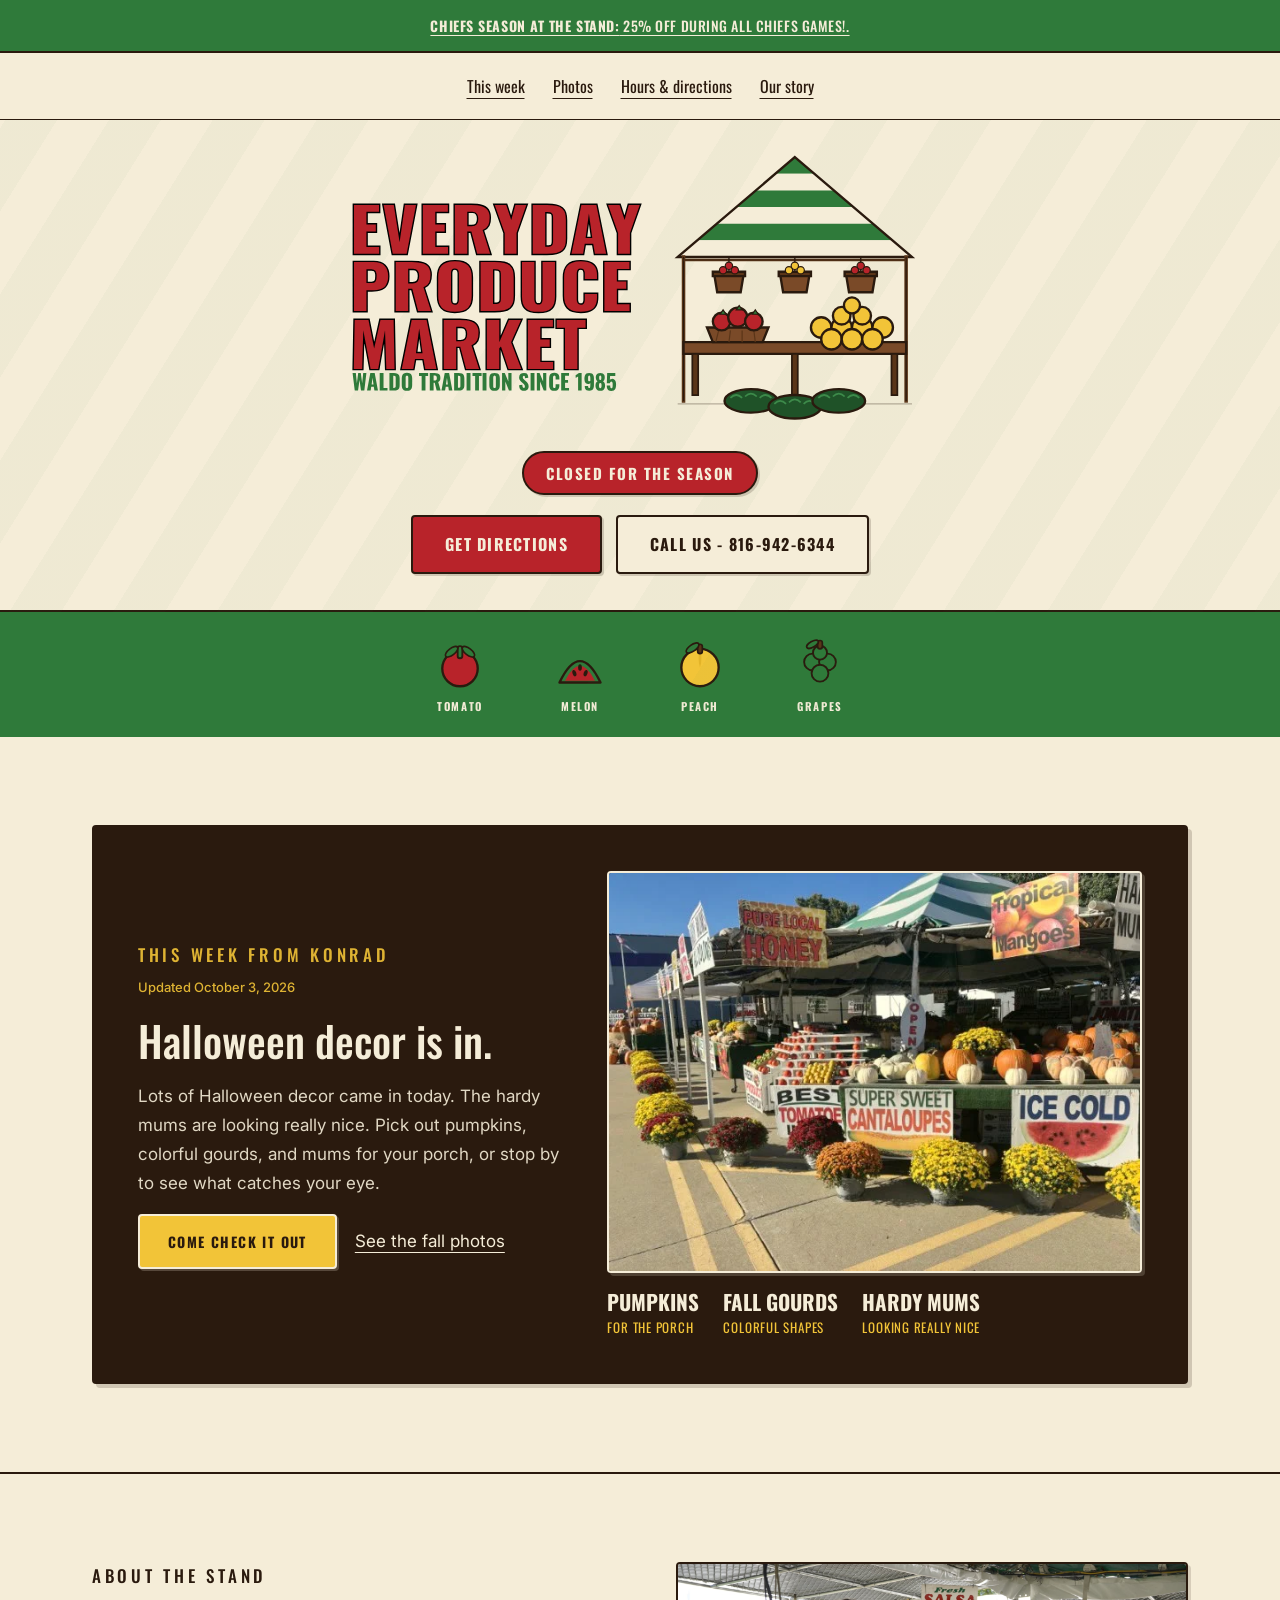
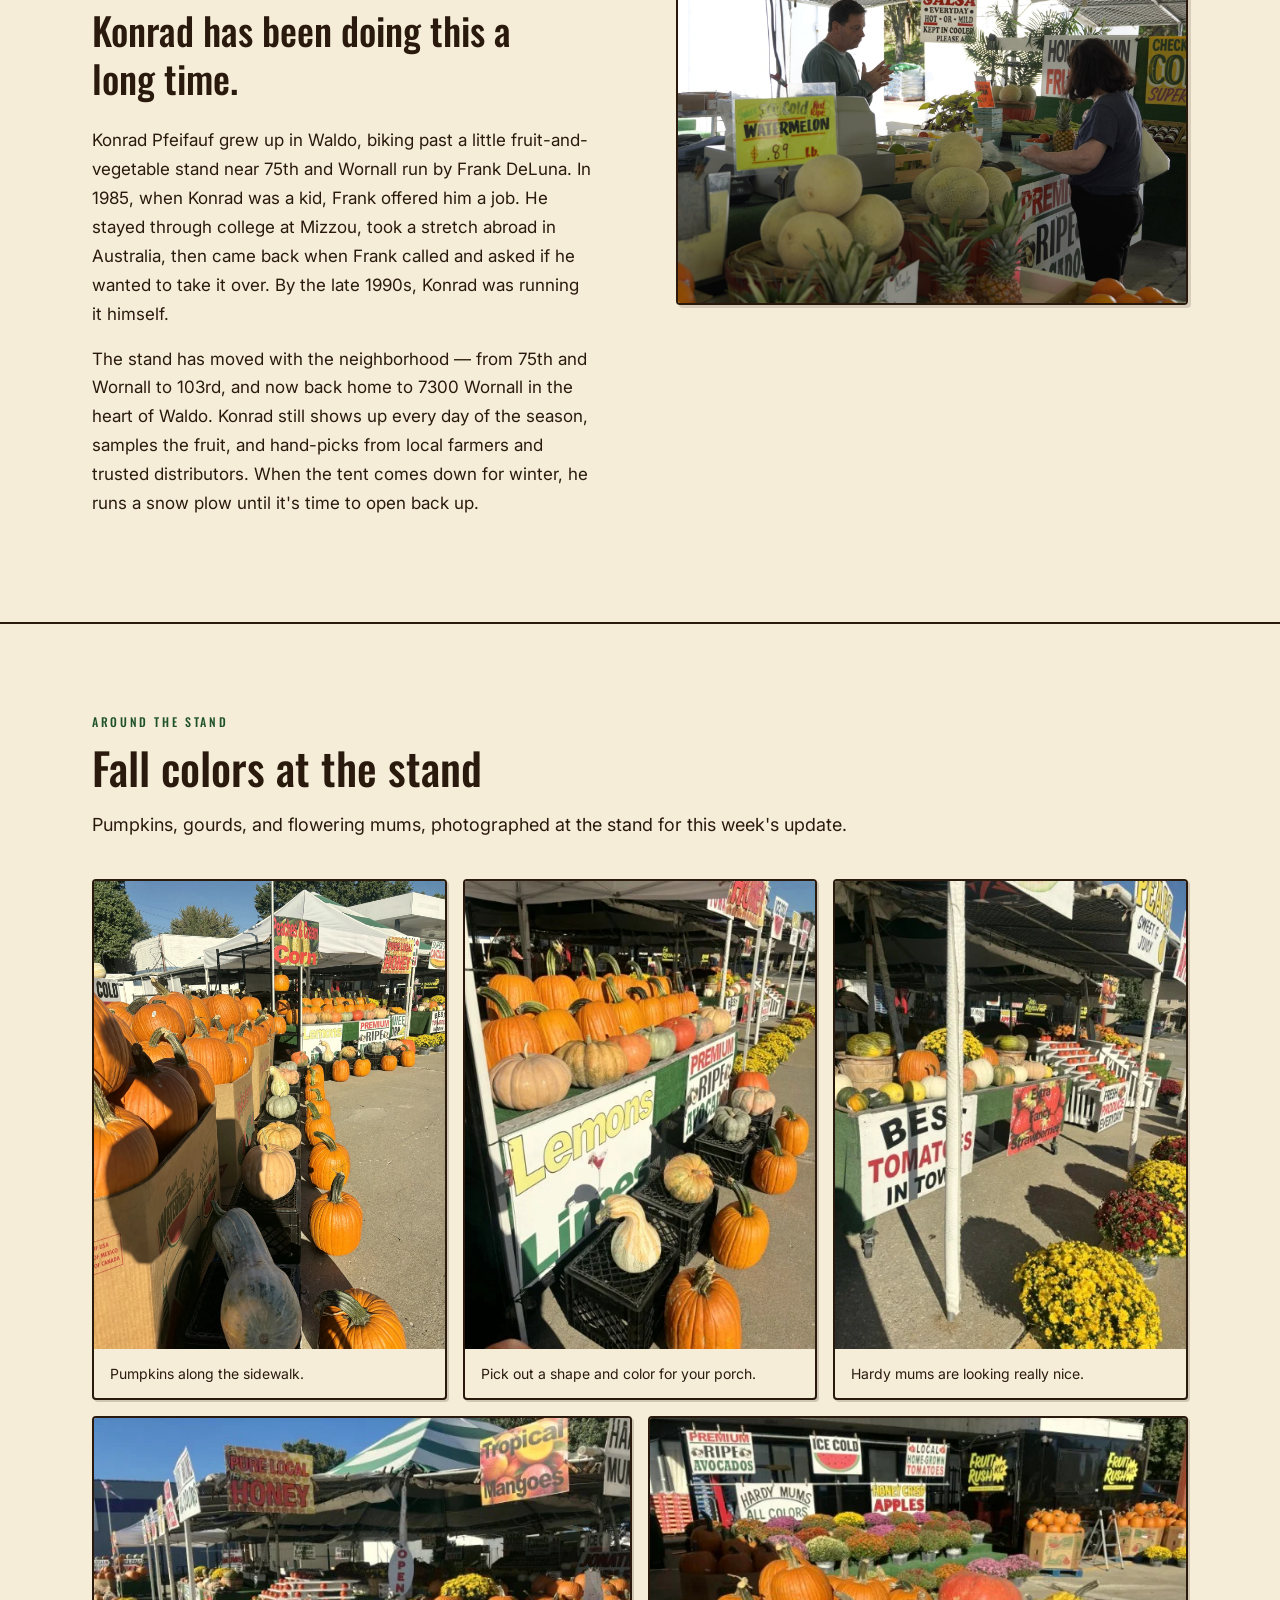
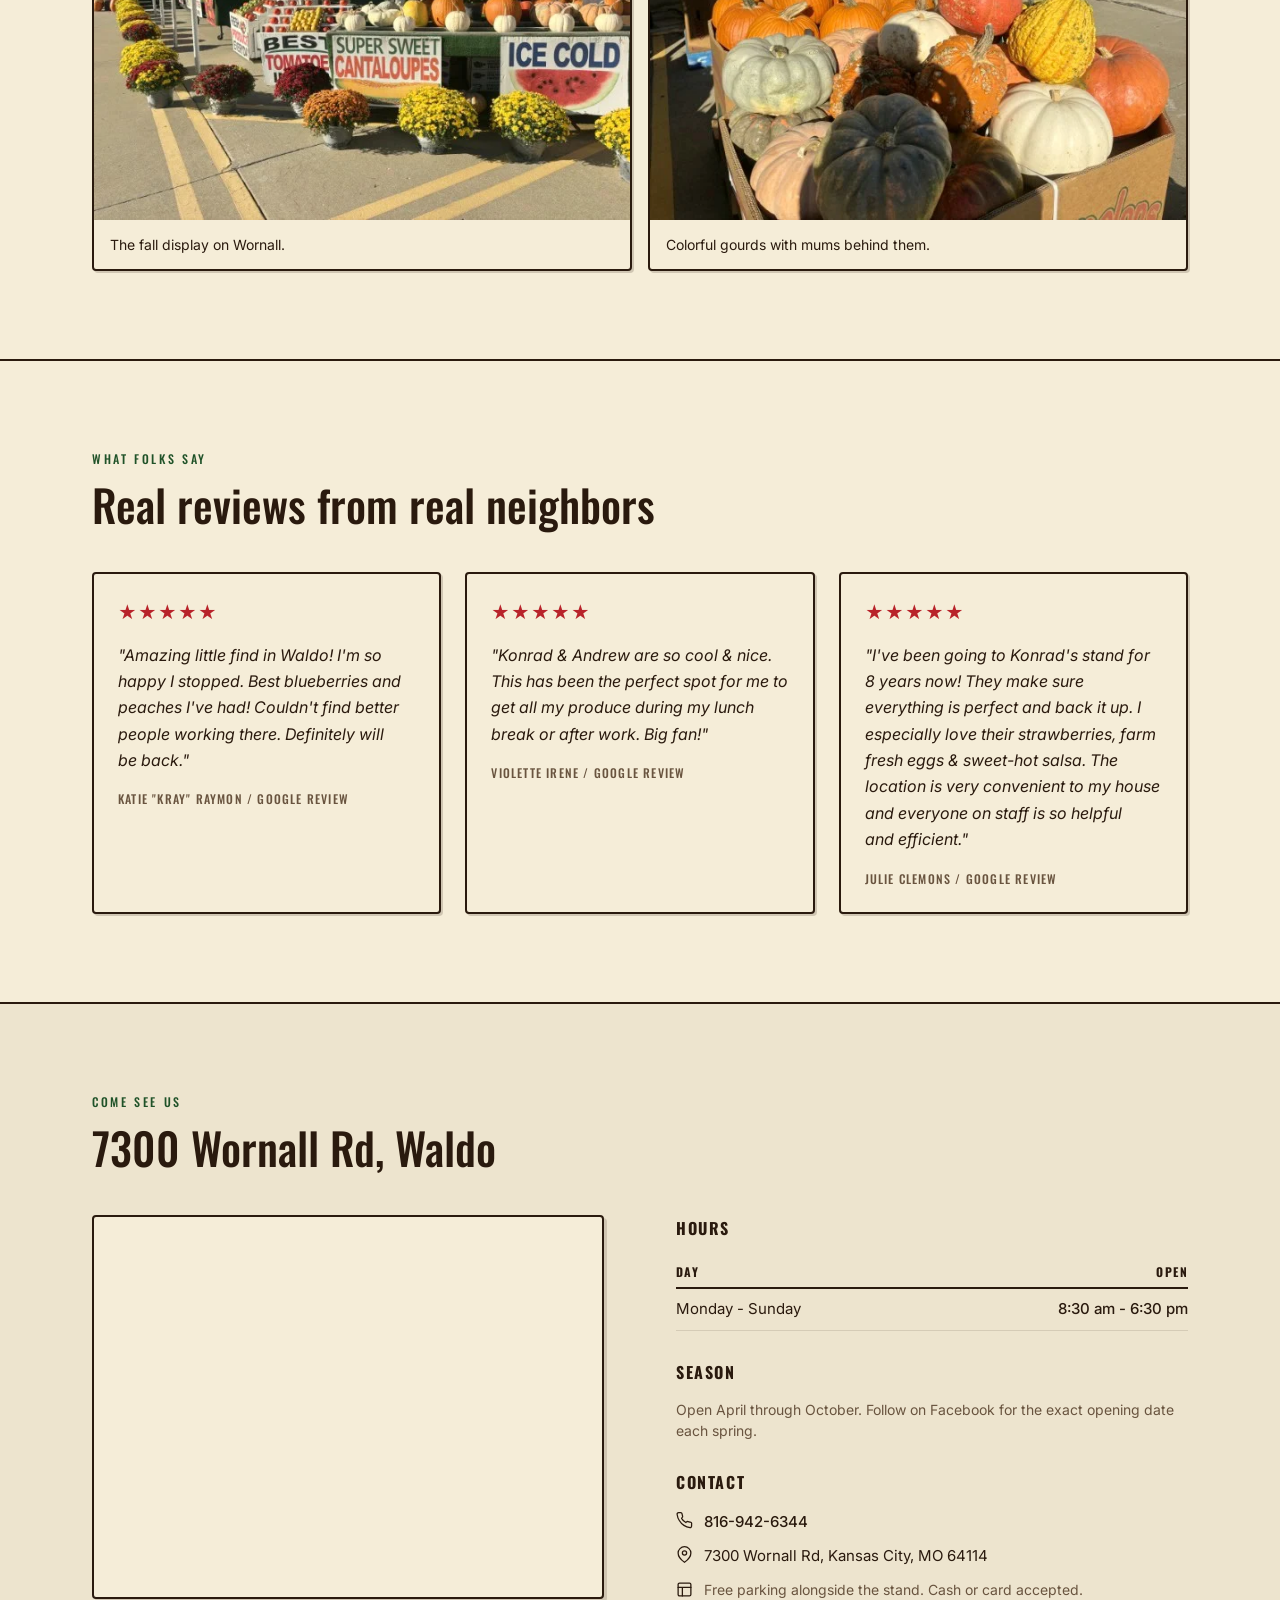
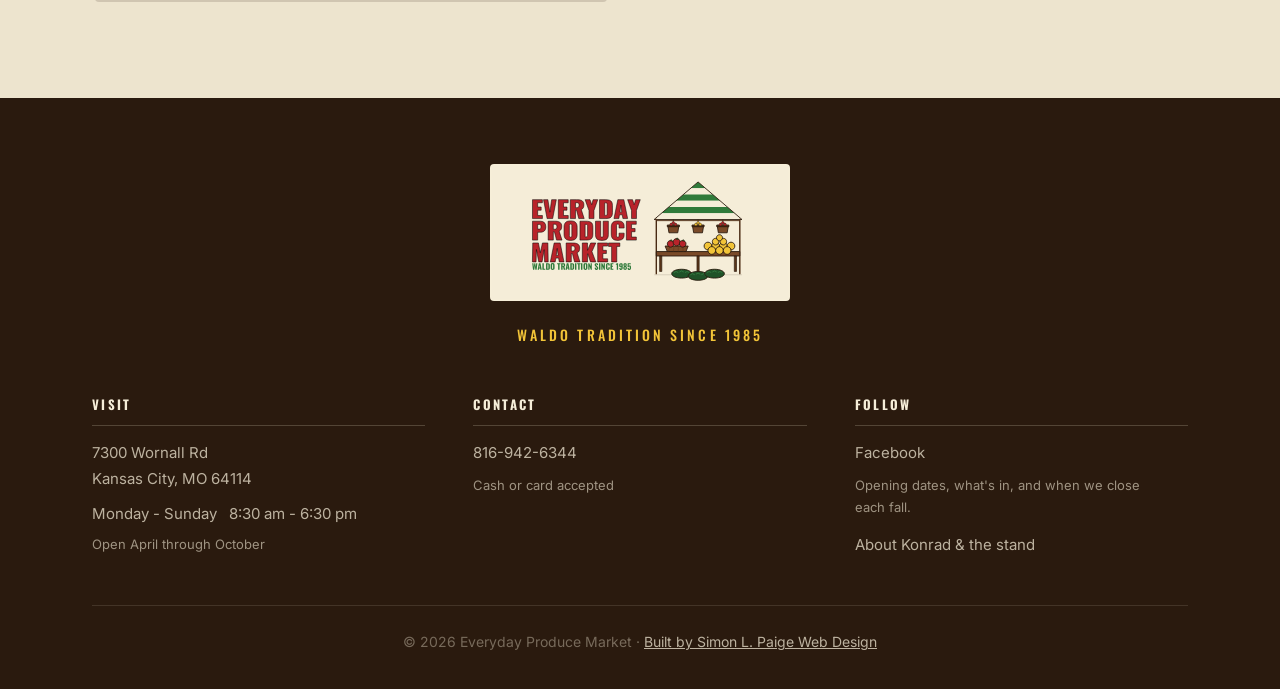
==== index.html @ 8f5fb09f "Update index.html Chiefs season at the stand header change" ====
<!DOCTYPE html>
<html lang="en">
<head>
  <meta charset="UTF-8">
  <meta name="viewport" content="width=device-width, initial-scale=1.0">
  <title>Everyday Produce Market | Fresh Local Produce in Waldo, Kansas City</title>
  <meta name="description" content="Fresh produce, hardy mums, and fall decor at 7300 Wornall Rd in Waldo, Kansas City. Open daily 8:30 am - 6:30 pm, April through October.">
  <meta property="og:title" content="Everyday Produce Market | Produce & Fall Decor in Waldo">
  <meta property="og:description" content="Visit the Waldo stand for seasonal produce, pumpkins, fall gourds, and hardy mums. Find photos, hours, and directions.">
  <meta property="og:image" content="https://everyday-produce.com/photos/weekly-update-2026-10-03/fall-display-on-wornall.jpg">
  <meta property="og:image:alt" content="Pumpkins and flowering hardy mums outside the Everyday Produce Market stand in Waldo.">
  <meta name="twitter:card" content="summary_large_image">
  <meta property="og:locale" content="en_US">
  <meta property="og:site_name" content="Everyday Produce Market">
  <meta property="og:type" content="website">
  <meta property="og:url" content="https://everyday-produce.com">
  <link rel="canonical" href="https://everyday-produce.com">
  <link rel="icon" href="assets/favicon.svg">
  <meta name="theme-color" content="#2F7A3A">
  <link rel="preload" as="image" href="assets/logo-horizontal.svg?v=3" fetchpriority="high">
  <link rel="preconnect" href="https://fonts.googleapis.com">
  <link rel="preconnect" href="https://fonts.gstatic.com" crossorigin>
  <link href="https://fonts.googleapis.com/css2?family=Alfa+Slab+One&family=Oswald:wght@500;700&family=Inter:wght@400;500;600&display=swap" rel="stylesheet">
  <style>
    :root {
      --red:        #B8232A;
      --red-dark:   #8F1A20;
      --green:      #2F7A3A;
      --green-dark: #1F5228;
      --yellow:     #F2C438;
      --brown:      #7A4A28;
      --brown-dark: #5A3518;
      --cream:      #F5EDD8;
      --cream-mid:  #EDE4CE;
      --ink:        #2A1A0E;
      --ink-muted:  #69543F;
      --shadow:     2px 2px 0 rgba(42,26,14,0.18);
    }
    *, *::before, *::after { box-sizing: border-box; margin: 0; padding: 0; }
    html { scroll-behavior: smooth; }
    body {
      background: var(--cream);
      color: var(--ink);
      font-family: 'Inter', sans-serif;
      font-size: 17px;
      line-height: 1.65;
      text-wrap: pretty;
    }

    img { display: block; max-width: 100%; }

    /* Skip link */
    .skip-link {
      position: absolute; top: -200%; left: 16px;
      background: var(--ink); color: var(--cream);
      padding: 8px 20px; border-radius: 4px;
      font-family: 'Oswald', sans-serif; font-weight: 700; font-size: 14px;
      text-transform: uppercase; letter-spacing: 0.08em; text-decoration: none;
      z-index: 9999;
    }
    .skip-link:focus { top: 12px; }

    /* Global layout */
    .container { max-width: 1160px; margin: 0 auto; padding: 0 32px; }
    .section-pad { padding: 88px 0; }
    @media (max-width: 768px) { .section-pad { padding: 56px 0; } .container { padding: 0 20px; } }

    /* Typography helpers */
    .eyebrow {
      font-family: 'Oswald', sans-serif; font-weight: 500;
      font-size: 12px; text-transform: uppercase; letter-spacing: 0.22em;
      color: var(--green-dark); margin-bottom: 8px;
    }
    .section-h2 {
      font-family: 'Oswald', sans-serif; font-weight: 500;
      font-size: clamp(28px, 4vw, 44px); line-height: 1.25; color: var(--ink);
    }

    /* Buttons */
    .btn {
      display: inline-flex; align-items: center; justify-content: center;
      font-family: 'Oswald', sans-serif; font-weight: 700; font-size: 16px;
      text-transform: uppercase; letter-spacing: 0.08em; text-decoration: none;
      padding: 14px 32px; border-radius: 4px; border: 2px solid var(--ink);
      cursor: pointer; transition: background 120ms, transform 120ms;
      box-shadow: var(--shadow); white-space: nowrap;
    }
    .btn:focus-visible { outline: 3px solid var(--ink); outline-offset: 3px; }
    .btn-primary  { background: var(--red);   color: var(--cream); }
    .btn-primary:hover  { background: var(--red-dark); transform: translateY(-1px); }
    .btn-secondary { background: var(--cream); color: var(--ink); }
    .btn-secondary:hover { background: #e6dcc4; transform: translateY(-1px); }

    /* Status pill */
    .status-pill {
      display: inline-flex; align-items: center; gap: 8px;
      font-family: 'Oswald', sans-serif; font-weight: 700; font-size: 15px;
      text-transform: uppercase; letter-spacing: 0.10em; color: var(--cream);
      padding: 8px 22px; border-radius: 999px; border: 2px solid var(--ink);
      box-shadow: var(--shadow);
    }
    .status-open   { background: var(--green); }
    .status-closed { background: var(--red); }

    /* Cards */
    .card {
      background: var(--cream); border: 2px solid var(--ink);
      box-shadow: var(--shadow); border-radius: 4px; padding: 24px;
    }

    /* Logo image */
    .ep-logo { display: block; width: 100%; height: auto; }
    .hero-logo { max-width: 640px; width: 100%; }
    .footer-logo-img { max-width: 240px; width: 100%; }

    /* HERO */
    #hero {
      background: var(--cream);
      display: flex; flex-direction: column; position: relative; overflow: hidden;
    }
    #hero::before {
      content: ''; position: absolute; inset: 0; pointer-events: none;
      background: repeating-linear-gradient(
        -58deg, transparent 0, transparent 44px,
        rgba(47,122,58,0.032) 44px, rgba(47,122,58,0.032) 88px
      );
    }
    .hero-inner {
      flex: 1; display: flex; flex-direction: column;
      align-items: center; justify-content: center;
      text-align: center; padding: 32px 24px 36px; gap: 20px;
      position: relative; z-index: 1;
    }
    .hero-ctas { display: flex; flex-wrap: wrap; justify-content: center; gap: 14px; }

    /* Produce strip */
    .produce-strip {
      border-top: 2px solid var(--ink); background: var(--green);
      padding: 22px 32px; display: flex; justify-content: center;
      align-items: center; gap: clamp(20px, 5vw, 64px); flex-wrap: wrap;
    }
    .produce-chip {
      display: flex; flex-direction: column; align-items: center; gap: 7px;
    }
    .produce-chip svg { width: 56px; height: 56px; }
    .produce-chip span {
      font-family: 'Oswald', sans-serif; font-weight: 700; font-size: 11px;
      text-transform: uppercase; letter-spacing: 0.14em; color: var(--cream);
    }

    /* ABOUT */
    #about { border-top: 2px solid var(--ink); }
    .about-grid {
      display: grid; grid-template-columns: 1fr 1fr;
      gap: 72px; align-items: start;
    }
    @media (max-width: 768px) { .about-grid { grid-template-columns: 1fr; gap: 40px; } }
    .about-h2 {
      font-family: 'Oswald', sans-serif; font-weight: 500; font-size: clamp(26px, 3.5vw, 38px);
      line-height: 1.25; margin: 8px 0 24px; color: var(--ink);
    }
    .about-text p { font-size: 17px; line-height: 1.7; margin-bottom: 16px; color: var(--ink); }
    .about-photo {
      width: 100%; height: auto; display: block;
      border: 2px solid var(--ink); box-shadow: 3px 3px 0 rgba(42,26,14,0.15);
      border-radius: 4px;
    }

    /* GALLERY */
    #gallery { border-top: 2px solid var(--ink); background: var(--cream); }
    .gallery-header { margin-bottom: 40px; }
    .gallery-grid {
      display: grid;
      grid-template-columns: repeat(4, 1fr);
      grid-auto-rows: 240px;
      gap: 16px;
    }
    .gallery-item {
      border: 2px solid var(--ink);
      box-shadow: var(--shadow);
      border-radius: 4px;
      overflow: hidden;
      position: relative;
      background: var(--cream);
    }
    .gallery-item img {
      width: 100%;
      height: 100%;
      object-fit: cover;
      object-position: center center;
      display: block;
      transition: transform 250ms cubic-bezier(0.4, 0, 0.2, 1);
    }
    .gallery-item:hover img,
    .gallery-item:focus-within img { transform: scale(1.04); }
    .gallery-item.tall { grid-row: span 2; }
    .gallery-item.wide { grid-column: span 2; }
    .gallery-grid.bottom-gallery {
      grid-template-columns: repeat(2, minmax(0, 1fr));
      grid-auto-rows: auto;
      margin-top: 16px;
    }
    .bottom-gallery .gallery-item {
      aspect-ratio: 4 / 3;
    }
    @media (max-width: 760px) {
      .gallery-grid {
        grid-template-columns: repeat(2, 1fr);
        grid-auto-rows: 220px;
      }
      .gallery-grid.bottom-gallery {
        grid-template-columns: 1fr;
      }
      .gallery-item.wide { grid-column: span 2; }
    }
    @media (max-width: 520px) {
      .gallery-grid { grid-template-columns: 1fr; }
      .gallery-item.wide { grid-column: span 1; }
    }
    @media (prefers-reduced-motion: reduce) {
      .gallery-item img { transition: none; }
      .gallery-item:hover img,
      .gallery-item:focus-within img { transform: none; }
    }


    /* REVIEWS */
    #reviews { border-top: 2px solid var(--ink); }
    .reviews-grid {
      display: grid; grid-template-columns: repeat(3,1fr); gap: 24px; margin-top: 40px;
    }
    @media (max-width: 900px) { .reviews-grid { grid-template-columns: 1fr; } }
    .review-card {
      background: var(--cream); border: 2px solid var(--ink);
      box-shadow: var(--shadow); border-radius: 4px; padding: 24px;
    }
    .review-stars { color: var(--red); font-size: 18px; letter-spacing: 1px; margin-bottom: 14px; }
    .review-quote { font-style: italic; line-height: 1.65; margin-bottom: 16px; font-size: 16px; }
    .review-meta {
      font-family: 'Oswald', sans-serif; font-weight: 500; font-size: 12px;
      text-transform: uppercase; letter-spacing: 0.1em; color: var(--ink-muted);
    }

    /* VISIT */
    #visit { background: var(--cream-mid); border-top: 2px solid var(--ink); }
    .visit-grid {
      display: grid; grid-template-columns: 1fr 1fr; gap: 72px; align-items: start; margin-top: 40px;
    }
    @media (max-width: 768px) { .visit-grid { grid-template-columns: 1fr; gap: 40px; } }
    .map-frame {
      width: 100%; aspect-ratio: 4/3;
      border: 2px solid var(--ink); box-shadow: 3px 3px 0 rgba(42,26,14,0.15);
      border-radius: 4px; overflow: hidden; background: var(--cream);
    }
    .map-frame iframe { width: 100%; height: 100%; border: 0; display: block; }
    .hours-h3 {
      font-family: 'Oswald', sans-serif; font-weight: 700; font-size: 16px;
      text-transform: uppercase; letter-spacing: 0.1em; margin-bottom: 14px; margin-top: 28px;
    }
    .hours-h3:first-child { margin-top: 0; }
    .hours-table { width: 100%; border-collapse: collapse; margin-bottom: 8px; }
    .hours-table th {
      font-family: 'Oswald', sans-serif; font-weight: 700; font-size: 12px;
      text-transform: uppercase; letter-spacing: 0.12em; padding: 6px 0;
      text-align: left; border-bottom: 2px solid var(--ink); color: var(--ink);
    }
    .hours-table th:last-child { text-align: right; }
    .hours-table td {
      font-family: 'Inter', sans-serif; font-size: 15px; line-height: 1.5;
      padding: 9px 0; border-bottom: 1px solid rgba(42,26,14,0.12); color: var(--ink);
    }
    .hours-table td:last-child { text-align: right; font-weight: 500; }
    .contact-row { display: flex; align-items: flex-start; gap: 11px; margin-bottom: 10px; font-size: 15px; }
    .contact-row svg { flex-shrink: 0; margin-top: 2px; }
    .contact-row a { color: var(--ink); text-decoration: none; font-weight: 500; }
    .contact-row a:hover { color: var(--red); }
    .contact-note { font-size: 14px; color: var(--ink-muted); line-height: 1.5; }

    /* FOOTER */
    footer {
      background: var(--ink); color: var(--cream);
      padding: 64px 0 36px; border-top: 2px solid var(--ink);
    }
    .footer-top { text-align: center; margin-bottom: 48px; }
    .footer-logo-badge {
      display: inline-block; background: var(--cream);
      border: 2px solid rgba(245,237,216,0.25); border-radius: 4px;
      padding: 14px 28px; margin-bottom: 14px;
    }
    .footer-tagline {
      font-family: 'Oswald', sans-serif; font-weight: 500; font-size: 14px;
      text-transform: uppercase; letter-spacing: 0.22em; color: var(--yellow);
    }
    .footer-cols {
      display: grid; grid-template-columns: repeat(3,1fr); gap: 48px; margin-bottom: 48px;
    }
    @media (max-width: 768px) { .footer-cols { grid-template-columns: 1fr; gap: 32px; } }
    .footer-col h4 {
      font-family: 'Oswald', sans-serif; font-weight: 700; font-size: 13px;
      text-transform: uppercase; letter-spacing: 0.18em; color: var(--cream);
      padding-bottom: 10px; margin-bottom: 14px;
      border-bottom: 1px solid rgba(245,237,216,0.2);
    }
    .footer-col p, .footer-col a {
      font-family: 'Inter', sans-serif; font-size: 15px; line-height: 1.7;
      color: rgba(245,237,216,0.72); text-decoration: none; display: block;
    }
    .footer-col a:hover { color: var(--cream); }
    .footer-dim { font-size: 13px !important; opacity: 0.8; margin-top: 6px; }
    .footer-bottom {
      border-top: 1px solid rgba(245,237,216,0.12); padding-top: 24px;
      text-align: center; font-family: 'Inter', sans-serif; font-size: 14px;
      color: rgba(245,237,216,0.38);
    }
    .footer-bottom a {
      color: rgba(245,237,216,0.72);
      text-decoration: underline;
    }
    .footer-bottom a:hover {
      color: var(--cream);
    }
    /* THIS WEEK CALLOUT */

    .this-week-callout {
      background: var(--ink);
      color: var(--cream);
      border: 2px solid var(--ink);
      box-shadow: 4px 4px 0 rgba(42,26,14,0.18);
      border-radius: 4px;
      padding: clamp(24px, 4vw, 44px);
      display: grid;
      grid-template-columns: 0.9fr 1.1fr;
      gap: 32px;
      align-items: center;
    }
    @media (max-width: 820px) { .this-week-callout { grid-template-columns: 1fr; } }
    .this-week-callout .eyebrow { color: var(--yellow); }
    .this-week-callout h2 {
      font-family: 'Oswald', sans-serif;
      font-weight: 500;
      font-size: clamp(26px, 4vw, 42px);
      line-height: 1.25;
      margin: 8px 0 16px;
    }
    .this-week-callout p { font-size: 17px; line-height: 1.7; margin-bottom: 16px; opacity: 0.9; }
    .this-week-callout .callout-cta {
      display: inline-block;
      background: var(--yellow);
      color: var(--ink);
      padding: 14px 28px;
      border-radius: 4px;
      border: 2px solid var(--cream);
      font-family: 'Oswald', sans-serif;
      font-weight: 700;
      font-size: 14px;
      letter-spacing: 0.1em;
      text-transform: uppercase;
      text-decoration: none;
      box-shadow: 2px 2px 0 rgba(245,237,216,0.22);
    }
    .this-week-callout .callout-cta:hover,
    .this-week-callout .callout-cta:focus { background: var(--red); color: var(--cream); }
    .callout-photo-slot {
      margin-bottom: 18px;
      border: 2px solid var(--cream);
      border-radius: 4px;
      overflow: hidden;
      box-shadow: 3px 3px 0 rgba(245,237,216,0.18);
    }
    .callout-photo-slot img {
      width: 100%; height: auto; display: block;
    }
    

    .house-stat-row { display: flex; flex-wrap: wrap; gap: 18px; }
    .house-stat { font-family: 'Oswald', sans-serif; }
    .house-stat .num { display: block; color: var(--cream); font-size: 21px; font-weight: 700; line-height: 1; text-transform: uppercase; }
    .house-stat .label { display: block; color: var(--yellow); font-size: 11px; letter-spacing: 0.14em; margin-top: 5px; text-transform: uppercase; }

/* TODAY'S NEWS BANNER */
    .news-banner {
      background: var(--green);
      color: var(--cream);
      border-bottom: 2px solid var(--ink);
      text-align: center;
      padding: 14px 20px;
      font-family: 'Oswald', sans-serif;
      font-weight: 500;
      font-size: 14px;
      letter-spacing: 0.04em;
      text-transform: uppercase;
    }
    .news-banner strong { font-weight: 700; }
    .news-banner a { color: inherit; text-decoration: underline; text-underline-offset: 3px; }
    .news-banner a:hover { color: var(--yellow); }
    @media (max-width: 640px) {
      .news-banner { font-size: 13px; padding: 12px 16px; }
    }

    /* SEASON LEDE (the "Right now" line) */
    .season-lede {
      font-size: 18px;
      line-height: 1.6;
      margin-top: 16px;
      max-width: 760px;
      color: var(--ink);
    }

    /* Gallery: ensure <picture> wrappers fill their tile */
    .gallery-item picture { display: block; width: 100%; height: 100%; }
  


    /* Keep seasonal photos whole, with captions that explain the display. */
    .quick-nav { display: flex; flex-wrap: wrap; justify-content: center; gap: 4px 16px; padding: 10px 20px; border-bottom: 1px solid var(--ink); }
    .quick-nav a { color: var(--ink); font-family: 'Oswald', sans-serif; font-size: 16px; padding: 10px 6px; text-underline-offset: 5px; }
    a:focus-visible { outline: 3px solid var(--ink); outline-offset: 4px; }
    .this-week-callout a:focus-visible, footer a:focus-visible { outline-color: var(--cream); }
    .update-date { display: block; font-family: 'Inter', sans-serif; font-size: 13px; letter-spacing: 0; text-transform: none; margin-top: 6px; }
    .callout-actions { display: flex; flex-wrap: wrap; align-items: center; gap: 18px; }
    .callout-link { color: var(--cream); text-underline-offset: 5px; padding: 10px 0; }
    .house-stat-row { gap: 24px; }
    .house-stat .label { font-size: 13px; letter-spacing: 0.06em; }
    .gallery-grid { grid-template-columns: repeat(3, minmax(0, 1fr)); grid-auto-rows: auto; align-items: start; }
    .gallery-item img { height: auto; object-fit: contain; transition: none; }
    .gallery-item:hover img, .gallery-item:focus-within img { transform: none; }
    .gallery-item picture { height: auto; }
    .gallery-item figcaption { padding: 14px 16px; font-size: 14px; line-height: 1.5; }
    .bottom-gallery .gallery-item { aspect-ratio: auto; }
    section { scroll-margin-top: 16px; }
    @media (max-width: 760px) { .gallery-grid { grid-template-columns: 1fr; } .gallery-item { max-width: 520px; width: 100%; margin: 0 auto; } }
    @media (prefers-reduced-motion: reduce) { html { scroll-behavior: auto; } .btn { transition: none; } }
  </style>
</head>
<body>
<h1 style="position:absolute;left:-9999px;width:1px;height:1px;overflow:hidden">Everyday Produce Market - Fresh Local Produce in Waldo, Kansas City</h1>

  <a class="skip-link" href="#main">Skip to main content</a>
  <!-- TODAY'S NEWS BANNER -->
  <header>
  <div class="news-banner" role="region" aria-label="Latest update from the stand">
    <a href="#this-week"><strong>Chiefs season at the stand:</strong> 25% off During all Chiefs games!.</a>
  </div>

  <nav class="quick-nav" aria-label="Main navigation">
    <a href="#this-week">This week</a><a href="#gallery">Photos</a><a href="#visit">Hours &amp; directions</a><a href="about.html">Our story</a>
  </nav>
  </header>

  <main id="main">

    <!-- HERO -->
    <section id="hero" aria-label="Hero">
      <div class="hero-inner">
        <img src="assets/logo-horizontal.svg?v=3" alt="Everyday Produce Market - Waldo Tradition Since 1985" class="ep-logo hero-logo" width="920" height="400">

        <div id="status-pill" class="status-pill status-open" aria-live="polite" aria-atomic="true" aria-label="Seasonal hours">
          8:30 am - 6:30 pm &middot; 7 days a week
        </div>

        <div class="hero-ctas">
          <a href="https://maps.google.com/?q=7300+Wornall+Rd+Kansas+City+MO+64114"
             class="btn btn-primary" target="_blank" rel="noopener">Get directions</a>
          <a href="tel:+18169426344" class="btn btn-secondary">Call us - 816-942-6344</a>
        </div>
      </div>

      <!-- Produce strip -->
      <div class="produce-strip" aria-hidden="true" role="presentation">

        <!-- Tomato -->
        <div class="produce-chip">
          <svg viewBox="0 0 60 60" fill="none" xmlns="http://www.w3.org/2000/svg">
            <circle cx="30" cy="37" r="19" fill="#B8232A" stroke="#2A1A0E" stroke-width="2.5"/>
            <rect x="27.5" y="13" width="5" height="13" rx="2.5" fill="#2F7A3A" stroke="#2A1A0E" stroke-width="2"/>
            <ellipse cx="21" cy="19" rx="8" ry="3.5" fill="#2F7A3A" stroke="#2A1A0E" stroke-width="1.8" transform="rotate(-38 21 19)"/>
            <ellipse cx="39" cy="19" rx="8" ry="3.5" fill="#2F7A3A" stroke="#2A1A0E" stroke-width="1.8" transform="rotate(38 39 19)"/>
          </svg>
          <span>Tomato</span>
        </div>

        <!-- Watermelon slice -->
        <div class="produce-chip">
          <svg viewBox="0 0 60 60" fill="none" xmlns="http://www.w3.org/2000/svg">
            <path d="M8 52 Q30 6 52 52Z" fill="#2F7A3A" stroke="#2A1A0E" stroke-width="2.5" stroke-linejoin="round"/>
            <path d="M14 50 Q30 18 46 50Z" fill="#B8232A"/>
            <ellipse cx="24" cy="42" rx="2" ry="3.5" fill="#2A1A0E" transform="rotate(-18 24 42)"/>
            <ellipse cx="30" cy="36" rx="2" ry="3.5" fill="#2A1A0E"/>
            <ellipse cx="36" cy="42" rx="2" ry="3.5" fill="#2A1A0E" transform="rotate(18 36 42)"/>
          </svg>
          <span>Melon</span>
        </div>

        <!-- Peach -->
        <div class="produce-chip">
          <svg viewBox="0 0 60 60" fill="none" xmlns="http://www.w3.org/2000/svg">
            <circle cx="30" cy="36" r="20" fill="#F2C438" stroke="#2A1A0E" stroke-width="2.5"/>
            <path d="M30 16 Q27 26 30 36 Q33 26 30 16" fill="#D4A419" opacity="0.5"/>
            <rect x="27.5" y="11" width="5" height="10" rx="2.5" fill="#5A3518" stroke="#2A1A0E" stroke-width="1.8"/>
            <ellipse cx="22" cy="15" rx="8" ry="3.5" fill="#2F7A3A" stroke="#2A1A0E" stroke-width="1.8" transform="rotate(-35 22 15)"/>
          </svg>
          <span>Peach</span>
        </div>

        <!-- Grapes -->
        <div class="produce-chip">
          <svg viewBox="0 0 60 60" fill="none" xmlns="http://www.w3.org/2000/svg">
            <circle cx="22" cy="30" r="9"  fill="#2F7A3A" stroke="#2A1A0E" stroke-width="2"/>
            <circle cx="38" cy="30" r="9"  fill="#2F7A3A" stroke="#2A1A0E" stroke-width="2"/>
            <circle cx="30" cy="42" r="9"  fill="#2F7A3A" stroke="#2A1A0E" stroke-width="2"/>
            <circle cx="30" cy="20" r="7.5" fill="#2F7A3A" stroke="#2A1A0E" stroke-width="2"/>
            <rect x="27.5" y="7" width="5" height="9" rx="2.5" fill="#5A3518" stroke="#2A1A0E" stroke-width="1.8"/>
            <ellipse cx="22" cy="11" rx="7" ry="3" fill="#2F7A3A" stroke="#2A1A0E" stroke-width="1.8" transform="rotate(-30 22 11)"/>
          </svg>
          <span>Grapes</span>
        </div>

      </div>
    </section>


    <!-- THIS WEEK CALLOUT -->
    <section id="this-week" class="section-pad callout-section" aria-labelledby="weekly-heading">
      <div class="container">
        <div class="house-callout this-week-callout">
          <div class="callout-copy">
            <p class="eyebrow">This week from Konrad <time class="update-date" datetime="2026-10-03">Updated October 3, 2026</time></p>
            <h2 id="weekly-heading">Halloween decor is in.</h2>
            <p>Lots of Halloween decor came in today. The hardy mums are looking really nice. Pick out pumpkins, colorful gourds, and mums for your porch, or stop by to see what catches your eye.</p>
            <div class="callout-actions"><a href="#visit" class="callout-cta">Come check it out</a><a href="#gallery" class="callout-link">See the fall photos</a></div>
          </div>
          <div class="callout-card">
            <div class="callout-photo-slot">
              <picture>
                <source srcset="photos/weekly-update-2026-10-03/fall-display-on-wornall.webp" type="image/webp">
                <img src="photos/weekly-update-2026-10-03/fall-display-on-wornall.jpg" alt="Yellow, red, and orange hardy mums line the stand in front of pumpkins under the striped awning." loading="lazy" width="600" height="450">
              </picture>
            </div>
            <div class="house-stat-row">
              <div class="house-stat"><span class="num">Pumpkins</span><span class="label">for the porch</span></div>
              <div class="house-stat"><span class="num">Fall gourds</span><span class="label">colorful shapes</span></div>
              <div class="house-stat"><span class="num">Hardy mums</span><span class="label">looking really nice</span></div>
            </div>
          </div>
        </div>
      </div>
    </section>

    <!-- ABOUT -->
    <section id="about" class="section-pad">
      <div class="container">
        <div class="about-grid">

          <div class="about-text">
            <p class="eyebrow">About the stand</p>
            <h2 class="about-h2">Konrad has been doing this a long time.</h2>
            <p>Konrad Pfeifauf grew up in Waldo, biking past a little fruit-and-vegetable stand near 75th and Wornall run by Frank DeLuna. In 1985, when Konrad was a kid, Frank offered him a job. He stayed through college at Mizzou, took a stretch abroad in Australia, then came back when Frank called and asked if he wanted to take it over. By the late 1990s, Konrad was running it himself.</p>
            <p>The stand has moved with the neighborhood &mdash; from 75th and Wornall to 103rd, and now back home to 7300 Wornall in the heart of Waldo. Konrad still shows up every day of the season, samples the fruit, and hand-picks from local farmers and trusted distributors. When the tent comes down for winter, he runs a snow plow until it's time to open back up.</p>
          </div>

          <img class="about-photo"
               src="photos/about-customers.jpg"
               alt="Konrad at the register helping a customer under the stand's awning on Wornall Rd"
               width="1600" height="1067" loading="lazy">

        </div>
      </div>
    </section>

    <!-- GALLERY -->
    <section id="gallery" class="section-pad" aria-label="Around the stand">
      <div class="container">
        <div class="gallery-header">
          <p class="eyebrow">Around the stand</p>
          <h2 class="section-h2">Fall colors at the stand</h2>
          <p class="season-lede">Pumpkins, gourds, and flowering mums, photographed at the stand for this week's update.</p>
        </div>


        <div class="gallery-grid">
          <figure class="gallery-item">
            <picture>
              <source srcset="photos/weekly-update-2026-10-03/pumpkins-at-the-stand.webp" type="image/webp">
              <img src="photos/weekly-update-2026-10-03/pumpkins-at-the-stand.jpg" alt="Orange pumpkins and pale green gourds line the sidewalk beside the stand." loading="lazy" decoding="async" width="1350" height="1800">
            </picture>
            <figcaption>Pumpkins along the sidewalk.</figcaption>
          </figure>
          <figure class="gallery-item">
            <picture>
              <source srcset="photos/weekly-update-2026-10-03/pumpkins-and-fall-gourds.webp" type="image/webp">
              <img src="photos/weekly-update-2026-10-03/pumpkins-and-fall-gourds.jpg" alt="Rows of orange pumpkins and multicolored gourds under the stand's awning." loading="lazy" decoding="async" width="450" height="600">
            </picture>
            <figcaption>Pick out a shape and color for your porch.</figcaption>
          </figure>
          <figure class="gallery-item">
            <picture>
              <source srcset="photos/weekly-update-2026-10-03/hardy-mums-along-the-stand.webp" type="image/webp">
              <img src="photos/weekly-update-2026-10-03/hardy-mums-along-the-stand.jpg" alt="Yellow and burgundy hardy mums beside pumpkins, gourds, and produce bins." loading="lazy" decoding="async" width="450" height="600">
            </picture>
            <figcaption>Hardy mums are looking really nice.</figcaption>
          </figure>
        </div>
        <div class="gallery-grid bottom-gallery">
          <figure class="gallery-item">
            <picture>
              <source srcset="photos/weekly-update-2026-10-03/fall-display-on-wornall.webp" type="image/webp">
              <img src="photos/weekly-update-2026-10-03/fall-display-on-wornall.jpg" alt="Yellow, orange, and burgundy mums in front of the pumpkin display under the striped awning." loading="lazy" decoding="async" width="600" height="450">
            </picture>
            <figcaption>The fall display on Wornall.</figcaption>
          </figure>
          <figure class="gallery-item">
            <picture>
              <source srcset="photos/weekly-update-2026-10-03/colorful-gourds-and-mums.webp" type="image/webp">
              <img src="photos/weekly-update-2026-10-03/colorful-gourds-and-mums.jpg" alt="Green, cream, orange, and yellow decorative gourds with flowering mums behind them." loading="lazy" decoding="async" width="600" height="450">
            </picture>
            <figcaption>Colorful gourds with mums behind them.</figcaption>
          </figure>
        </div>
      </div>
    </section>

    <!-- REVIEWS -->
    <section id="reviews" class="section-pad">
      <div class="container">
        <p class="eyebrow">What folks say</p>
        <h2 class="section-h2">Real reviews from real neighbors</h2>

        <div class="reviews-grid">

          <article class="review-card">
            <div class="review-stars" aria-label="5 out of 5 stars">★★★★★</div>
            <p class="review-quote">"Amazing little find in Waldo! I'm so happy I stopped. Best blueberries and peaches I've had! Couldn't find better people working there. Definitely will be back."</p>
            <p class="review-meta">Katie "KRay" Raymon / Google Review</p>
          </article>

          <article class="review-card">
            <div class="review-stars" aria-label="5 out of 5 stars">★★★★★</div>
            <p class="review-quote">"Konrad &amp; Andrew are so cool &amp; nice. This has been the perfect spot for me to get all my produce during my lunch break or after work. Big fan!"</p>
            <p class="review-meta">Violette Irene / Google Review</p>
          </article>

          <article class="review-card">
            <div class="review-stars" aria-label="5 out of 5 stars">★★★★★</div>
            <p class="review-quote">"I've been going to Konrad's stand for 8 years now! They make sure everything is perfect and back it up. I especially love their strawberries, farm fresh eggs &amp; sweet-hot salsa. The location is very convenient to my house and everyone on staff is so helpful and efficient."</p>
            <p class="review-meta">Julie Clemons / Google Review</p>
          </article>

        </div>
      </div>
    </section>

    <!-- VISIT -->
    <section id="visit" class="section-pad">
      <div class="container">
        <p class="eyebrow">Come see us</p>
        <h2 class="section-h2">7300 Wornall Rd, Waldo</h2>

        <div class="visit-grid">

          <div class="map-frame">
            <iframe
              src="https://www.google.com/maps/embed?pb=!1m18!1m12!1m3!1d3100.0!2d-94.5935!3d38.9935!2m3!1f0!2f0!3f0!3m2!1i1024!2i768!4f13.1!3m3!1m2!1s0x87c0ead8f1a4f33d%3A0x2d6e1a8c6e7a2f3e!2s7300%20Wornall%20Rd%2C%20Kansas%20City%2C%20MO%2064114!5e0!3m2!1sen!2sus!4v1700000000000!5m2!1sen!2sus"
              loading="lazy"
              referrerpolicy="no-referrer-when-downgrade"
              allowfullscreen=""
              title="Everyday Produce Market on Google Maps"></iframe>
          </div>

          <div class="hours-block">
            <p class="hours-h3">Hours</p>
            <table class="hours-table" aria-label="Store hours">
              <thead>
                <tr><th scope="col">Day</th><th scope="col">Open</th></tr>
              </thead>
              <tbody>
                <tr><td>Monday - Sunday</td><td><time datetime="08:30-18:30">8:30 am - 6:30 pm</time></td></tr>
              </tbody>
            </table>

            <p class="hours-h3">Season</p>
            <p class="contact-note" style="margin-bottom:24px;">Open April through October. Follow on Facebook for the exact opening date each spring.</p>

            <p class="hours-h3">Contact</p>
            <div class="contact-row">
              <svg width="17" height="17" viewBox="0 0 24 24" fill="none" stroke="currentColor" stroke-width="1.8" stroke-linecap="round" stroke-linejoin="round" aria-hidden="true"><path d="M22 16.92v3a2 2 0 0 1-2.18 2 19.79 19.79 0 0 1-8.63-3.07A19.5 19.5 0 0 1 4.69 12 19.79 19.79 0 0 1 1.6 3.47 2 2 0 0 1 3.57 1h3a2 2 0 0 1 2 1.72 12.84 12.84 0 0 0 .7 2.81 2 2 0 0 1-.45 2.11L7.91 8.91a16 16 0 0 0 6 6l.92-.92a2 2 0 0 1 2.11-.45 12.84 12.84 0 0 0 2.81.7A2 2 0 0 1 22 16.92Z"/></svg>
              <a href="tel:+18169426344">816-942-6344</a>
            </div>
            <div class="contact-row">
              <svg width="17" height="17" viewBox="0 0 24 24" fill="none" stroke="currentColor" stroke-width="1.8" stroke-linecap="round" stroke-linejoin="round" aria-hidden="true"><path d="M21 10c0 7-9 13-9 13s-9-6-9-13a9 9 0 0 1 18 0z"/><circle cx="12" cy="10" r="3"/></svg>
              <span>7300 Wornall Rd, Kansas City, MO 64114</span>
            </div>
            <div class="contact-row" style="align-items:flex-start;">
              <svg width="17" height="17" viewBox="0 0 24 24" fill="none" stroke="currentColor" stroke-width="1.8" stroke-linecap="round" stroke-linejoin="round" aria-hidden="true" style="margin-top:2px;"><rect x="3" y="3" width="18" height="18" rx="2" ry="2"/><path d="M3 9h18M9 21V9"/></svg>
              <span class="contact-note">Free parking alongside the stand. Cash or card accepted.</span>
            </div>
          </div>

        </div>
      </div>
    </section>

  </main>

  <!-- FOOTER -->
  <footer>
    <div class="container">

      <div class="footer-top">
        <div class="footer-logo-badge">
          <img src="assets/logo-horizontal.svg?v=3" alt="Everyday Produce Market" class="ep-logo footer-logo-img" width="920" height="400">
        </div>
        <p class="footer-tagline">Waldo Tradition Since 1985</p>
      </div>

      <div class="footer-cols">
        <div class="footer-col">
          <h4>Visit</h4>
          <p>7300 Wornall Rd<br>Kansas City, MO 64114</p>
          <p style="margin-top:10px;">Monday - Sunday &nbsp; 8:30 am - 6:30 pm</p>
          <p class="footer-dim">Open April through October</p>
        </div>
        <div class="footer-col">
          <h4>Contact</h4>
          <a href="tel:+18169426344">816-942-6344</a>
          <p class="footer-dim" style="margin-top:8px;">Cash or card accepted</p>
        </div>
        <div class="footer-col">
          <h4>Follow</h4>
          <a href="https://www.facebook.com/everydayproduce" target="_blank" rel="noopener">Facebook</a>
          <p class="footer-dim" style="margin-top:8px;">Opening dates, what's in, and when we close each fall.</p>
          <p style="margin-top:14px;"><a href="about.html">About Konrad &amp; the stand</a></p>
        </div>
      </div>

      <p class="footer-bottom">
        &copy; 2026 Everyday Produce Market &middot; <a href="https://simonlpaige.com" rel="noopener" class="site-credit">Built by Simon L. Paige Web Design</a>
      </p>

    </div>
  </footer>

  <script>
    // Hero status pill.
    // Per Konrad: in season, always show the standing hours line
    // ("8:30 am - 6:30 pm \u00b7 7 days a week"). Off-season, flip to
    // "Closed for the season". The stand runs April 15 - October 31.
    (function () {
      function inSeason(d) {
        const m = d.getMonth(), day = d.getDate();
        if (m < 3 || m > 9) return false;         // closed Nov-March
        if (m === 3 && day < 15) return false;    // opens mid-April
        return true;
      }

      function liveStatus() {
        const now = new Date();
        if (!inSeason(now)) {
          return { open: false, text: 'Closed for the season' };
        }
        if (now.getMonth() === 6 && now.getDate() === 4) {
          return { open: true, text: '8:30 am - 4:30 pm \u00b7 Fourth of July' };
        }
        return { open: true, text: '8:30 am - 6:30 pm \u00b7 7 days a week' };
      }

      function apply(s) {
        const pill = document.getElementById('status-pill');
        if (!pill) return;
        pill.textContent = s.text;
        pill.classList.toggle('status-open', s.open);
        pill.classList.toggle('status-closed', !s.open);
      }

      apply(liveStatus());
      // Recheck once an hour - season boundary is the only thing that flips.
      setInterval(function () { apply(liveStatus()); }, 60 * 60 * 1000);
    })();
  </script>

  <!-- Structured data -->
  <script type="application/ld+json">
{
  "@context": "https://schema.org",
  "@graph": [
    {
      "@type": "GroceryStore",
      "name": "Everyday Produce Market",
      "image": "https://everyday-produce.com/photos/weekly-update-2026-10-03/fall-display-on-wornall.jpg",
      "url": "https://everyday-produce.com",
      "telephone": "+18169426344",
      "address": {
        "@type": "PostalAddress",
        "streetAddress": "7300 Wornall Rd",
        "addressLocality": "Kansas City",
        "addressRegion": "MO",
        "postalCode": "64114",
        "addressCountry": "US"
      },
      "geo": {
        "@type": "GeoCoordinates",
        "latitude": 38.9609,
        "longitude": -94.5943
      },
      "openingHoursSpecification": {
        "@type": "OpeningHoursSpecification",
        "dayOfWeek": [
          "Monday",
          "Tuesday",
          "Wednesday",
          "Thursday",
          "Friday",
          "Saturday",
          "Sunday"
        ],
        "opens": "08:30",
        "closes": "18:30"
      },
      "sameAs": [
        "https://www.facebook.com/everydayproduce",
        "https://www.yelp.com/biz/everyday-produce-market-kansas-city-2"
      ],
      "description": "Fresh produce, hardy mums, and fall decor at 7300 Wornall Rd in Waldo, Kansas City. Open daily 8:30 am - 6:30 pm, April through October.",
      "@id": "https://everyday-produce.com/#market",
      "logo": "https://everyday-produce.com/assets/logo-horizontal.svg",
      "foundingDate": "1985"
    },
    {
      "@type": "WebSite",
      "@id": "https://everyday-produce.com/#website",
      "url": "https://everyday-produce.com/",
      "name": "Everyday Produce Market",
      "publisher": {
        "@id": "https://everyday-produce.com/#market"
      }
    },
    {
      "@type": "WebPage",
      "@id": "https://everyday-produce.com/#webpage",
      "url": "https://everyday-produce.com/",
      "name": "Everyday Produce Market | Fresh Local Produce in Waldo, Kansas City",
      "dateModified": "2026-10-03",
      "inLanguage": "en-US",
      "isPartOf": {
        "@id": "https://everyday-produce.com/#website"
      },
      "about": {
        "@id": "https://everyday-produce.com/#market"
      },
      "description": "October 3 update from Konrad: Halloween decor is in and hardy mums are looking really nice."
    }
  ]
}
  </script>

</body>
</html>
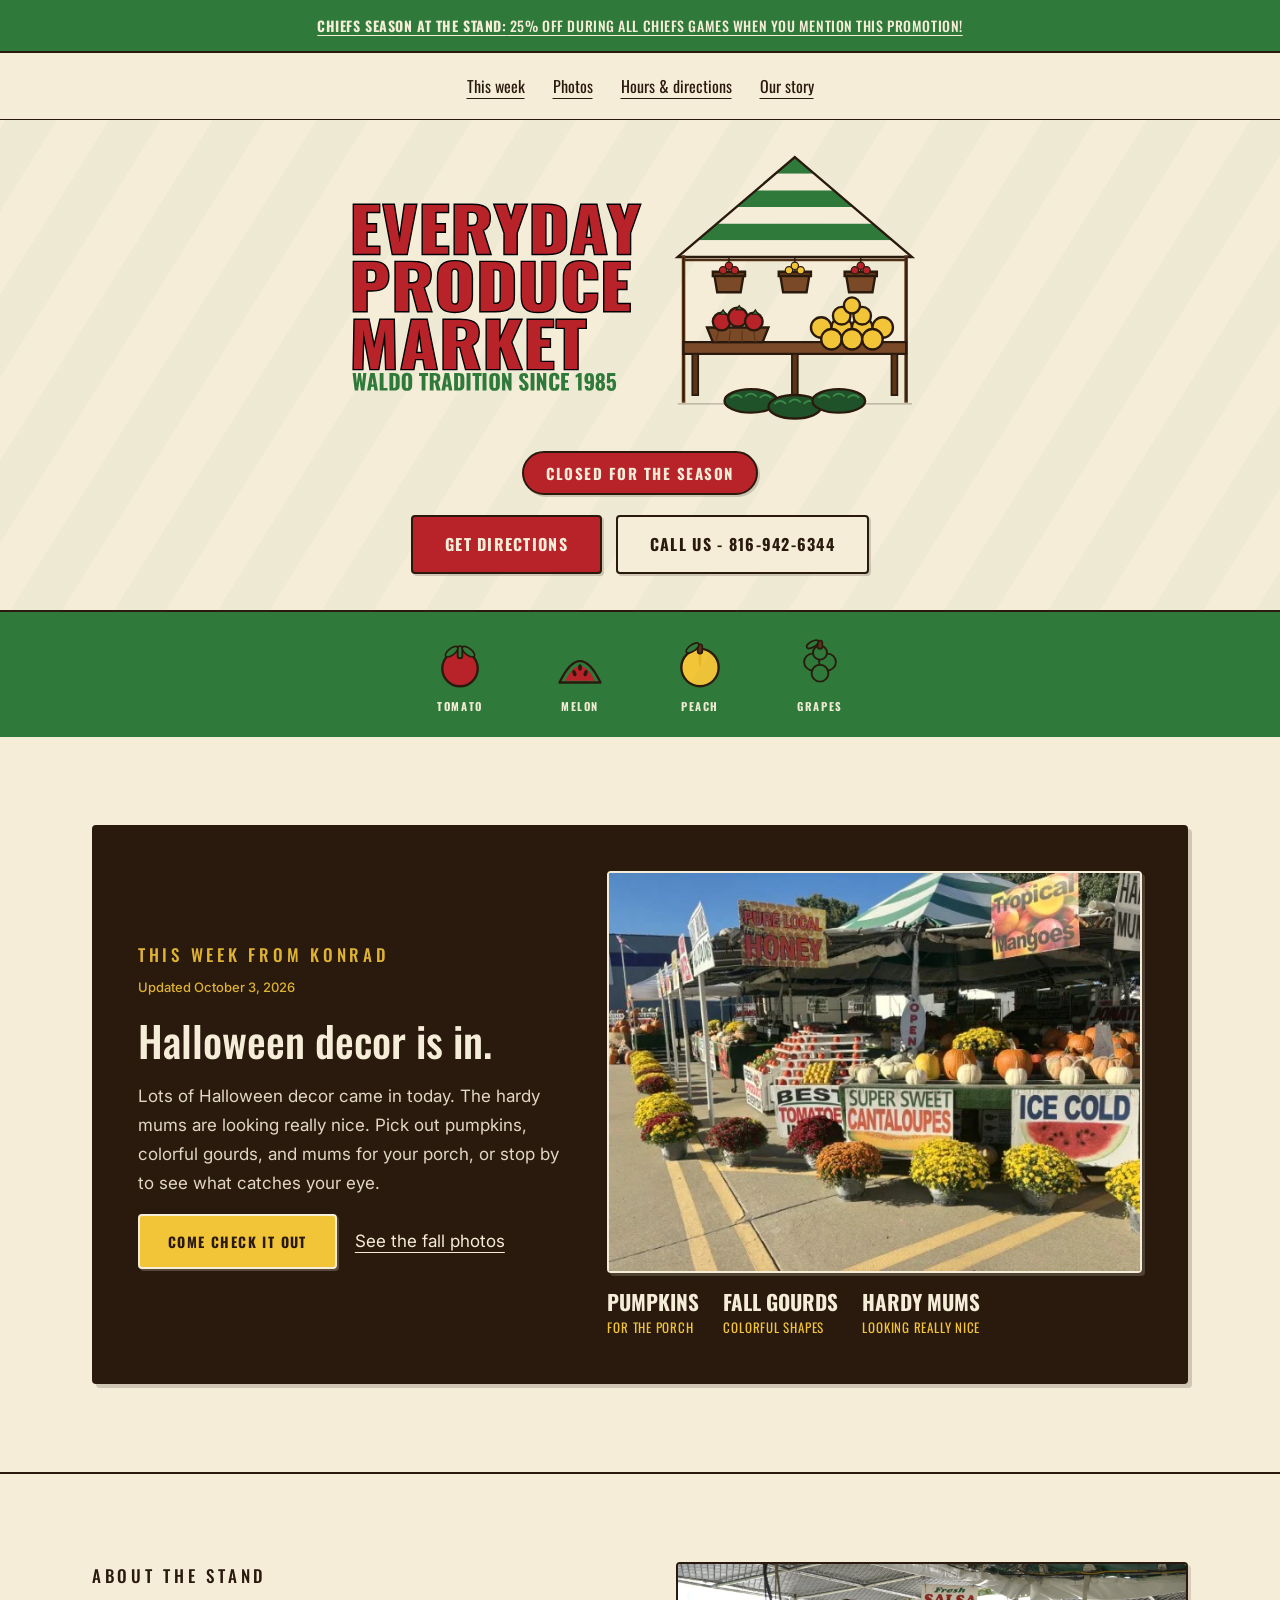
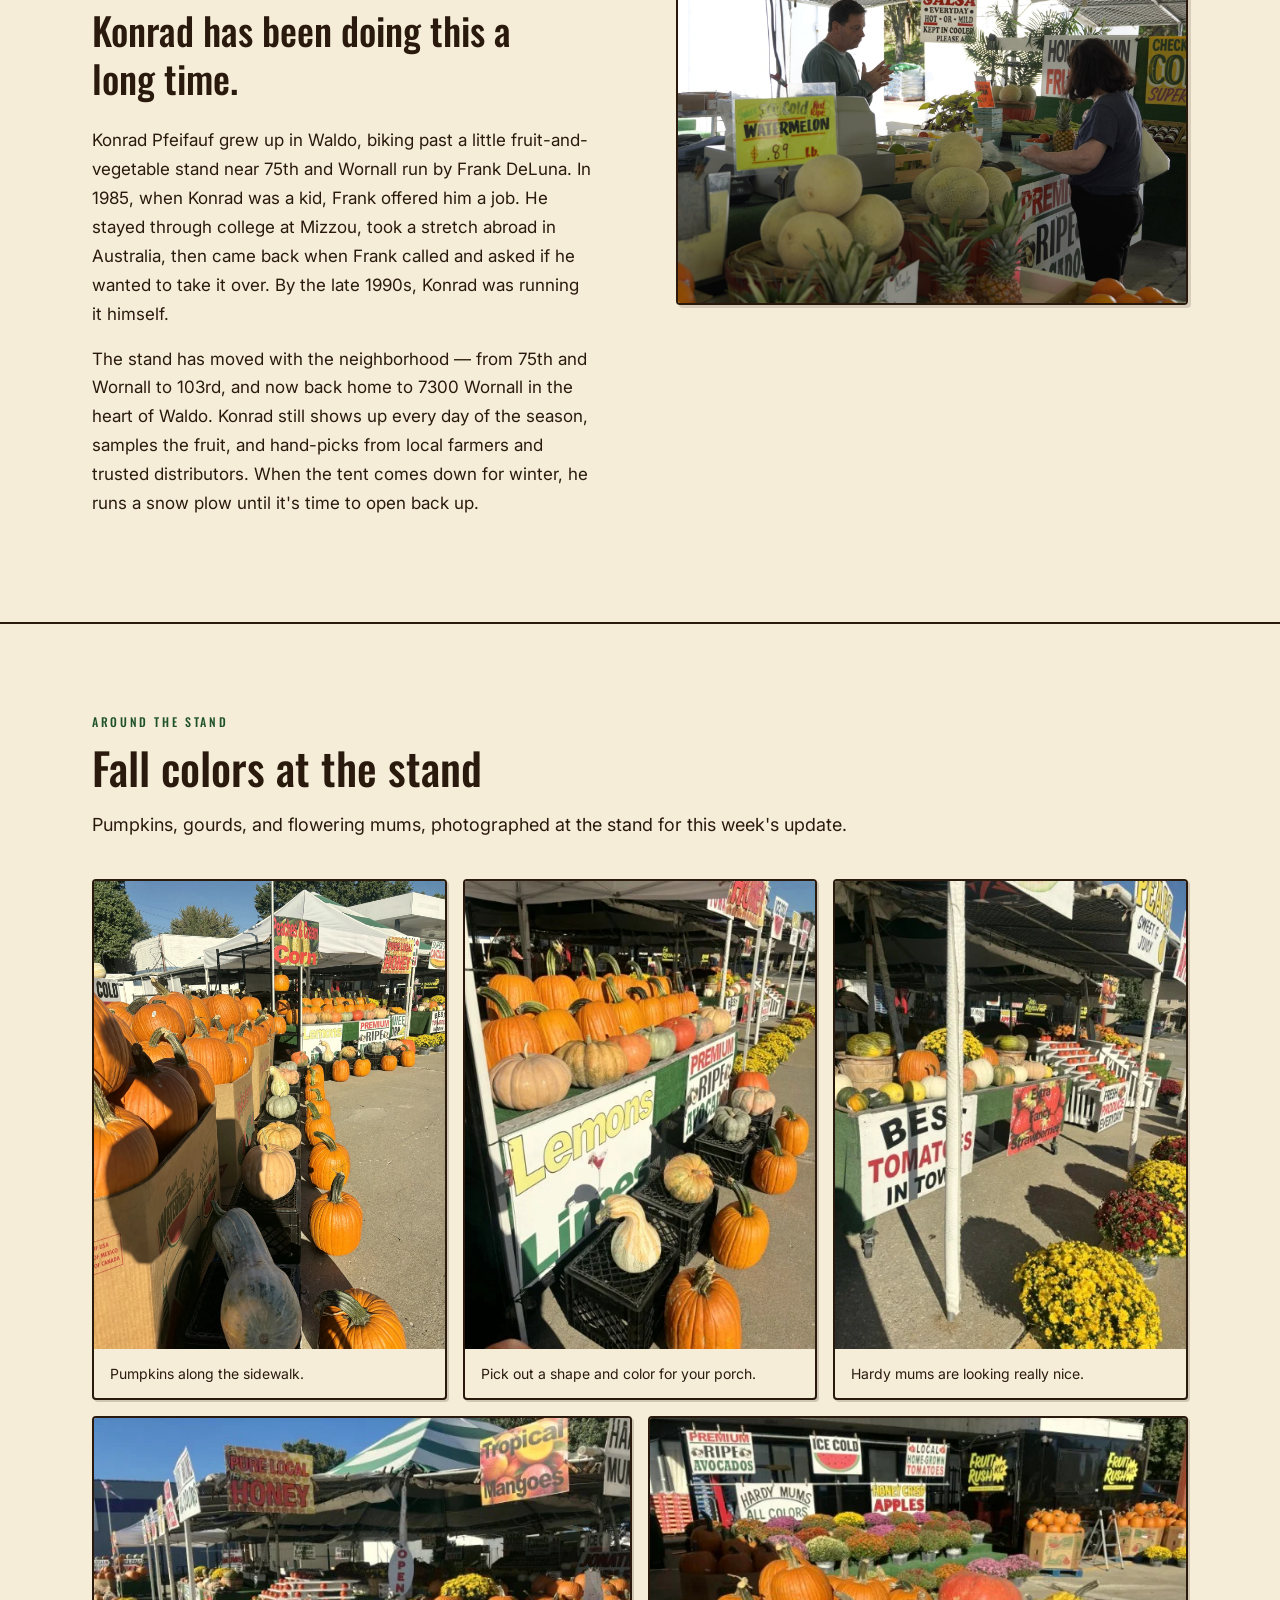
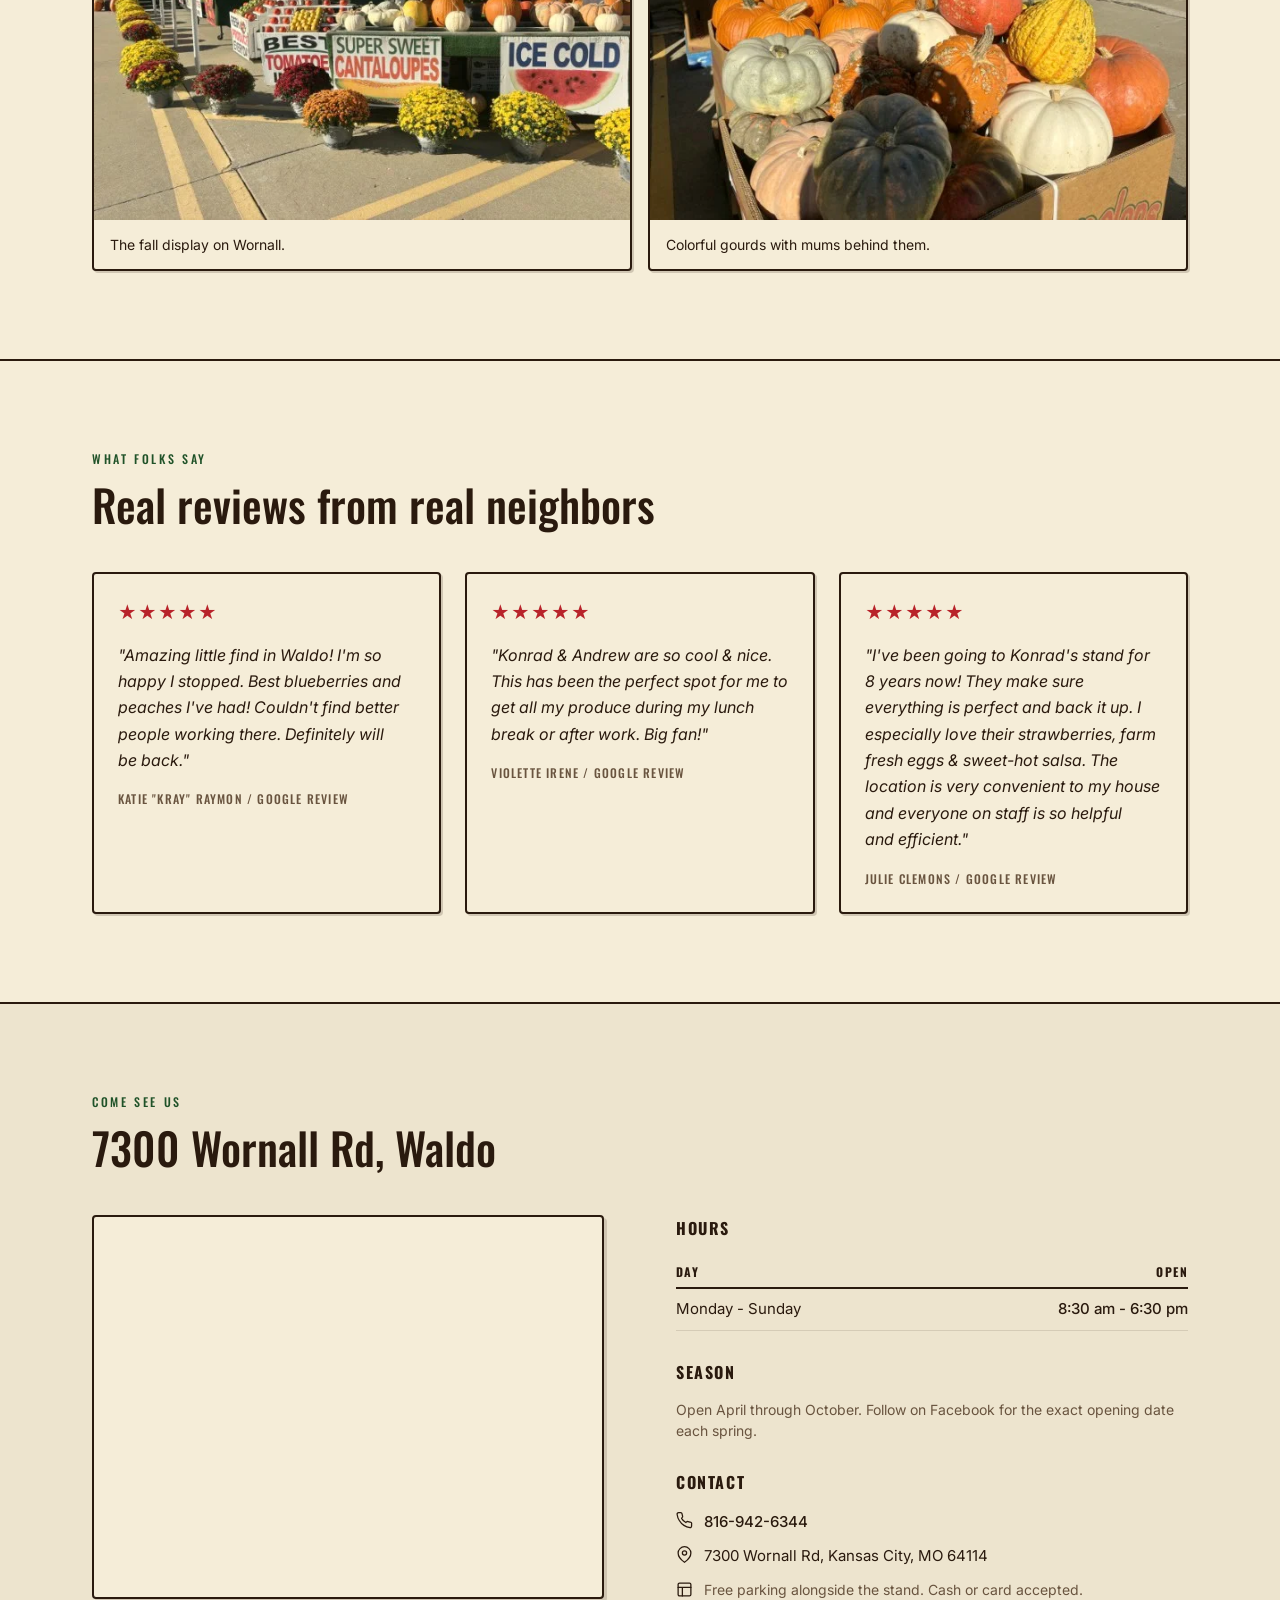
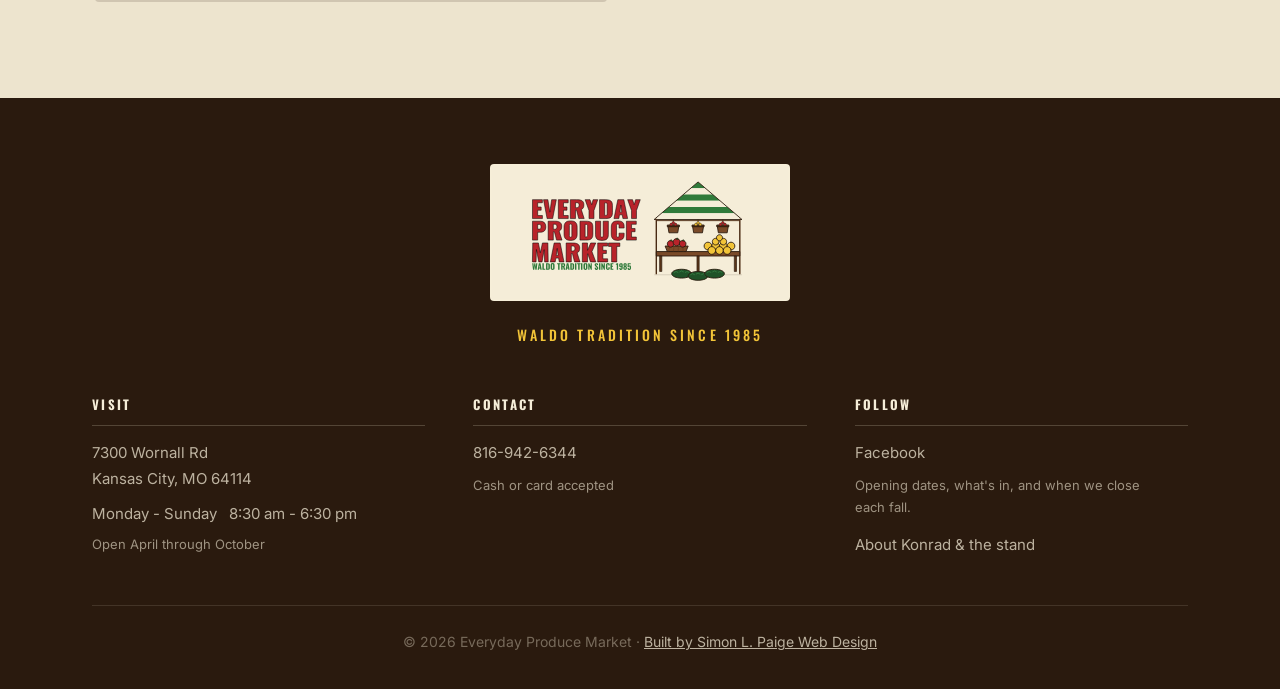
==== commit 3809a836: "Update index.html header again" ====
--- a/index.html
+++ b/index.html
@@ -439,7 +439,7 @@
   <!-- TODAY'S NEWS BANNER -->
   <header>
   <div class="news-banner" role="region" aria-label="Latest update from the stand">
-    <a href="#this-week"><strong>Chiefs season at the stand:</strong> 25% off During all Chiefs games!.</a>
+    <a href="#this-week"><strong>Chiefs season at the stand:</strong> 25% off During all Chiefs games when you mention this promotion!</a>
   </div>
 
   <nav class="quick-nav" aria-label="Main navigation">
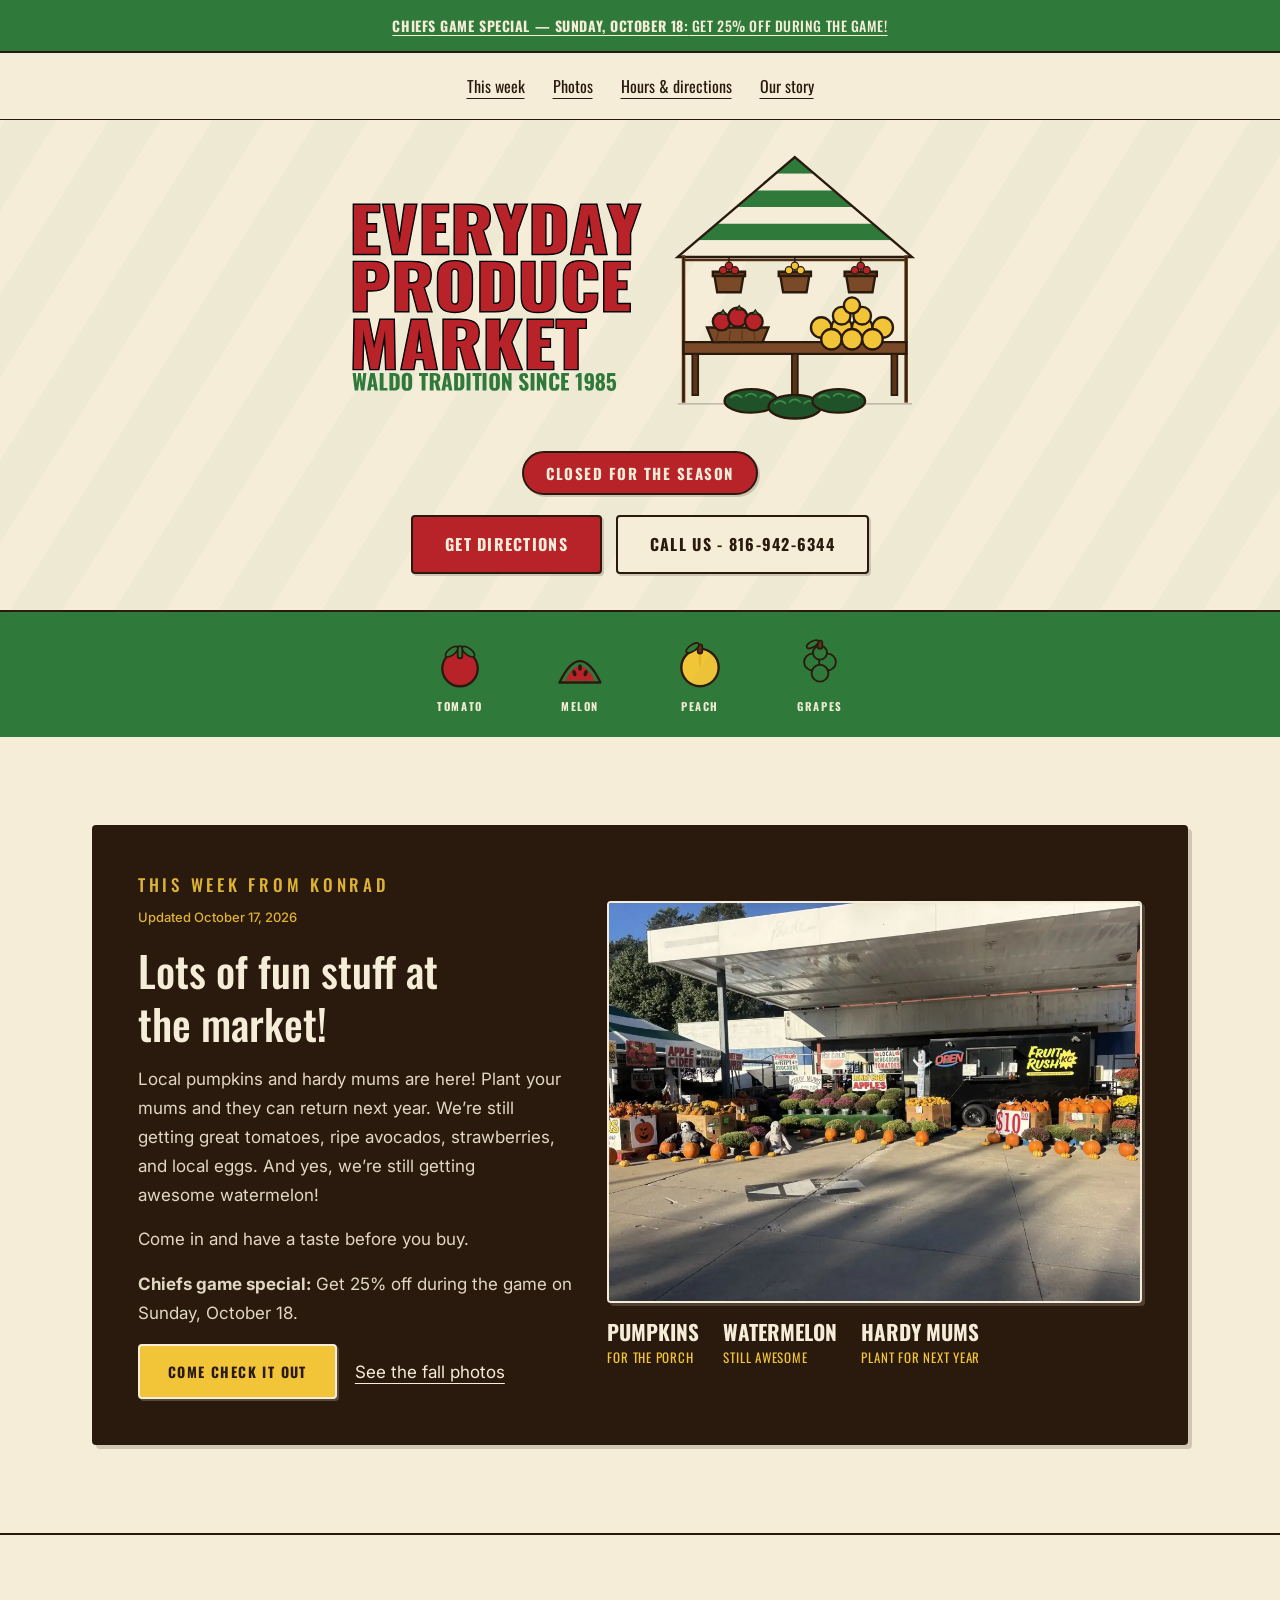
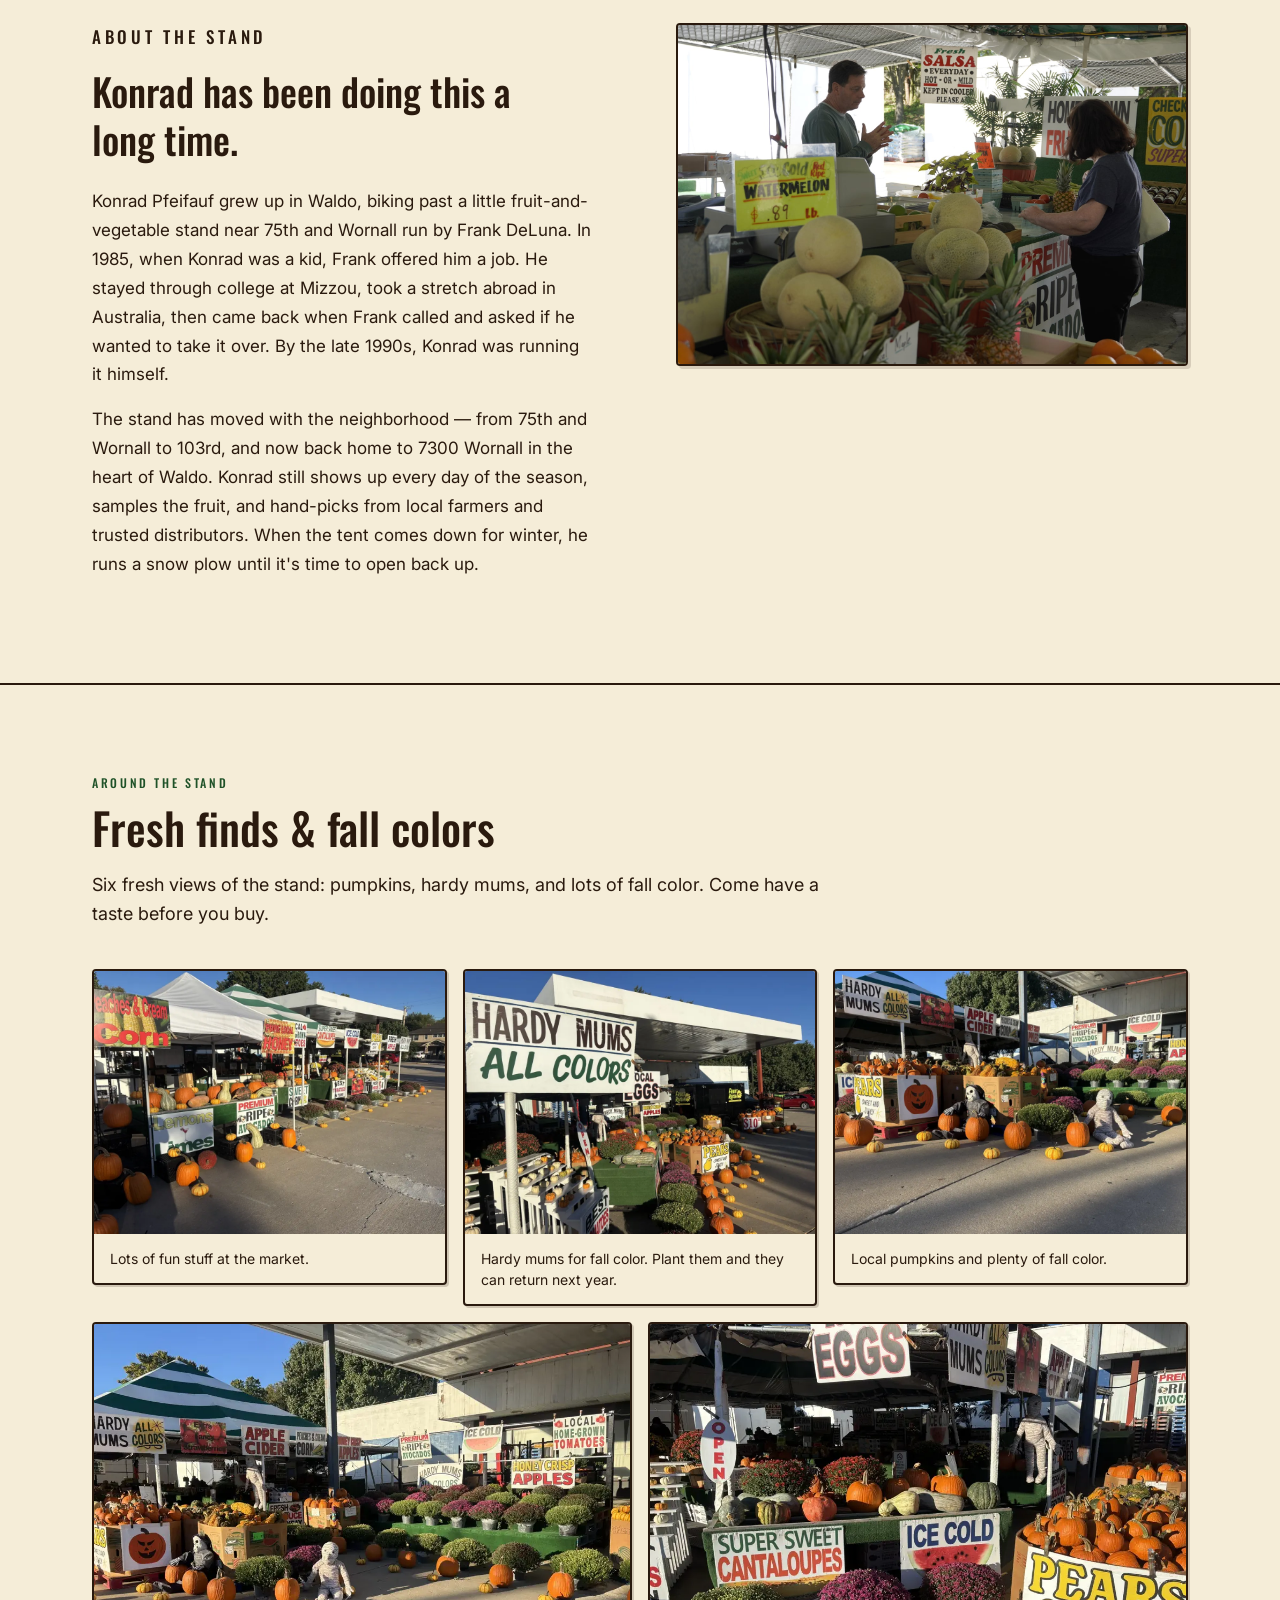
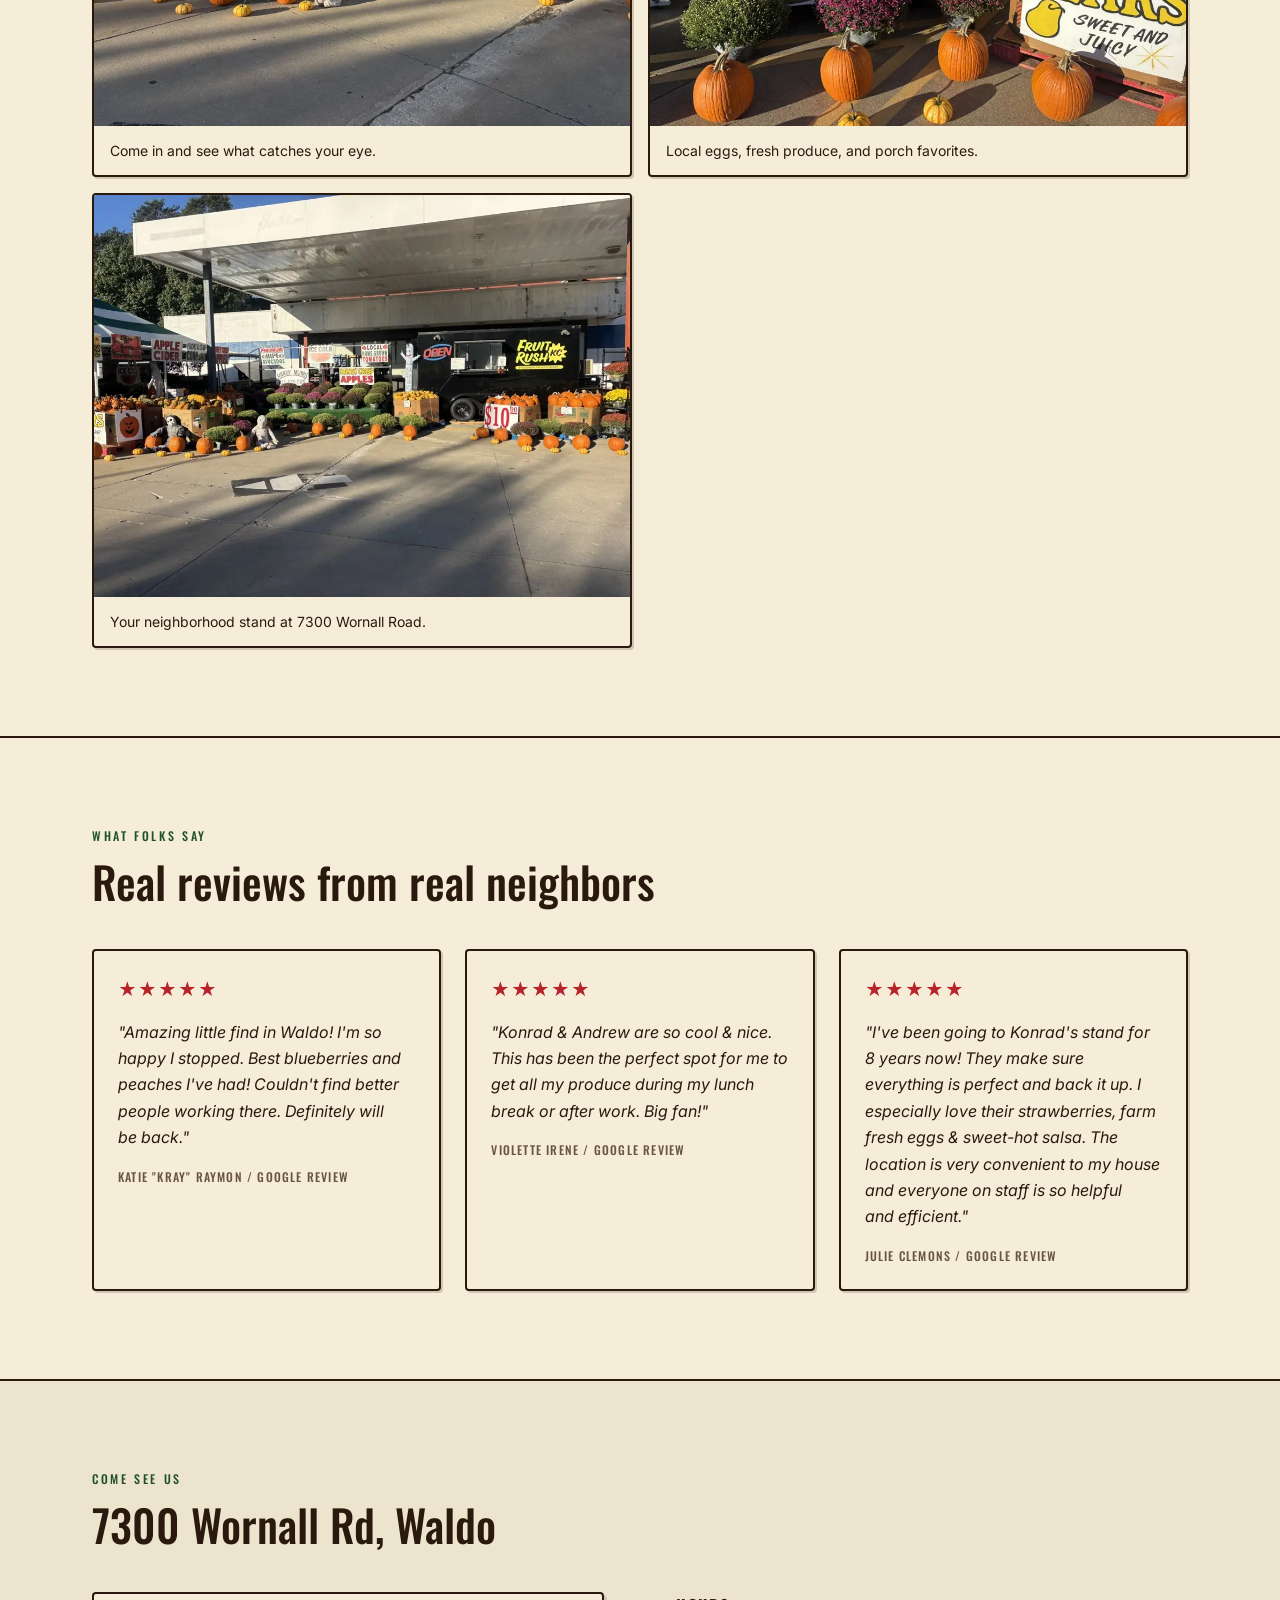
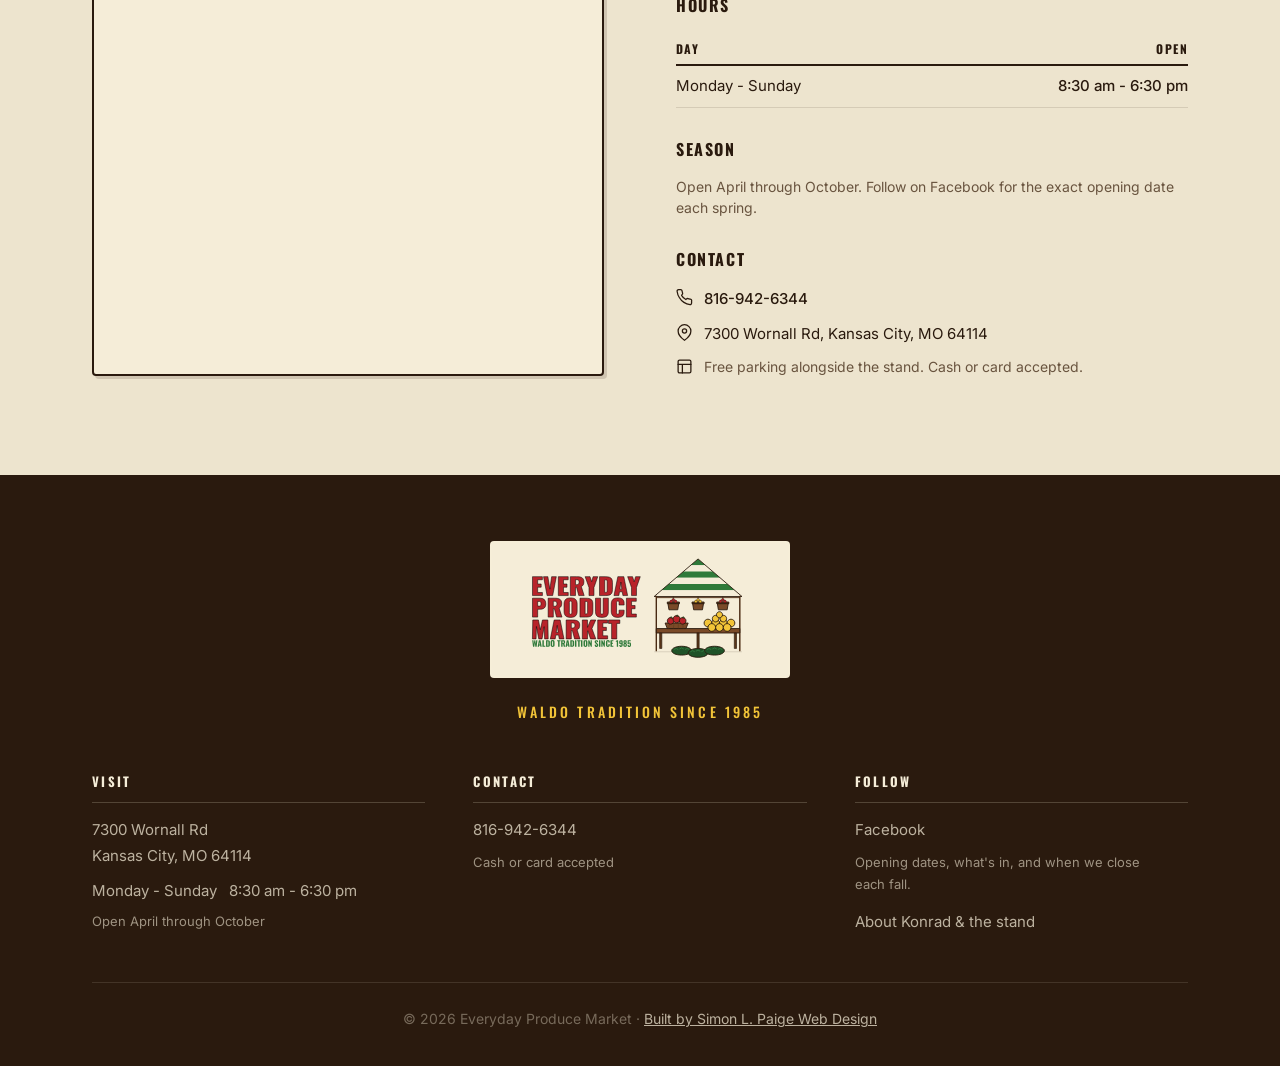
==== commit e7dea577: "Refresh October 17 market update and six seasonal photos" ====
--- a/index.html
+++ b/index.html
@@ -7,7 +7,7 @@
   <meta name="description" content="Fresh produce, hardy mums, and fall decor at 7300 Wornall Rd in Waldo, Kansas City. Open daily 8:30 am - 6:30 pm, April through October.">
   <meta property="og:title" content="Everyday Produce Market | Produce & Fall Decor in Waldo">
   <meta property="og:description" content="Visit the Waldo stand for seasonal produce, pumpkins, fall gourds, and hardy mums. Find photos, hours, and directions.">
-  <meta property="og:image" content="https://everyday-produce.com/photos/weekly-update-2026-10-03/fall-display-on-wornall.jpg">
+  <meta property="og:image" content="https://everyday-produce.com/photos/weekly-update-2026-10-17/wornall-market-front.jpg">
   <meta property="og:image:alt" content="Pumpkins and flowering hardy mums outside the Everyday Produce Market stand in Waldo.">
   <meta name="twitter:card" content="summary_large_image">
   <meta property="og:locale" content="en_US">
@@ -439,7 +439,7 @@
   <!-- TODAY'S NEWS BANNER -->
   <header>
   <div class="news-banner" role="region" aria-label="Latest update from the stand">
-    <a href="#this-week"><strong>Chiefs season at the stand:</strong> 25% off During all Chiefs games when you mention this promotion!</a>
+    <a href="#this-week"><strong>Chiefs game special — Sunday, October 18:</strong> Get 25% off during the game!</a>
   </div>
 
   <nav class="quick-nav" aria-label="Main navigation">
@@ -524,22 +524,24 @@
       <div class="container">
         <div class="house-callout this-week-callout">
           <div class="callout-copy">
-            <p class="eyebrow">This week from Konrad <time class="update-date" datetime="2026-10-03">Updated October 3, 2026</time></p>
-            <h2 id="weekly-heading">Halloween decor is in.</h2>
-            <p>Lots of Halloween decor came in today. The hardy mums are looking really nice. Pick out pumpkins, colorful gourds, and mums for your porch, or stop by to see what catches your eye.</p>
+            <p class="eyebrow">This week from Konrad <time class="update-date" datetime="2026-10-17">Updated October 17, 2026</time></p>
+            <h2 id="weekly-heading">Lots of fun stuff at the market!</h2>
+            <p>Local pumpkins and hardy mums are here! Plant your mums and they can return next year. We’re still getting great tomatoes, ripe avocados, strawberries, and local eggs. And yes, we’re still getting awesome watermelon!</p>
+            <p>Come in and have a taste before you buy.</p>
+            <p><strong>Chiefs game special:</strong> Get 25% off during the game on Sunday, October 18.</p>
             <div class="callout-actions"><a href="#visit" class="callout-cta">Come check it out</a><a href="#gallery" class="callout-link">See the fall photos</a></div>
           </div>
           <div class="callout-card">
             <div class="callout-photo-slot">
               <picture>
-                <source srcset="photos/weekly-update-2026-10-03/fall-display-on-wornall.webp" type="image/webp">
-                <img src="photos/weekly-update-2026-10-03/fall-display-on-wornall.jpg" alt="Yellow, red, and orange hardy mums line the stand in front of pumpkins under the striped awning." loading="lazy" width="600" height="450">
+                <source srcset="photos/weekly-update-2026-10-17/wornall-market-front.webp" type="image/webp">
+                <img src="photos/weekly-update-2026-10-17/wornall-market-front.jpg" alt="A wide view of Everyday Produce with pumpkins and colorful mums along the sidewalk." loading="lazy" width="1000" height="750">
               </picture>
             </div>
             <div class="house-stat-row">
               <div class="house-stat"><span class="num">Pumpkins</span><span class="label">for the porch</span></div>
-              <div class="house-stat"><span class="num">Fall gourds</span><span class="label">colorful shapes</span></div>
-              <div class="house-stat"><span class="num">Hardy mums</span><span class="label">looking really nice</span></div>
+              <div class="house-stat"><span class="num">Watermelon</span><span class="label">still awesome</span></div>
+              <div class="house-stat"><span class="num">Hardy mums</span><span class="label">plant for next year</span></div>
             </div>
           </div>
         </div>
@@ -572,48 +574,55 @@
       <div class="container">
         <div class="gallery-header">
           <p class="eyebrow">Around the stand</p>
-          <h2 class="section-h2">Fall colors at the stand</h2>
-          <p class="season-lede">Pumpkins, gourds, and flowering mums, photographed at the stand for this week's update.</p>
+          <h2 class="section-h2">Fresh finds &amp; fall colors</h2>
+          <p class="season-lede">Six fresh views of the stand: pumpkins, hardy mums, and lots of fall color. Come have a taste before you buy.</p>
         </div>
 
 
         <div class="gallery-grid">
           <figure class="gallery-item">
             <picture>
-              <source srcset="photos/weekly-update-2026-10-03/pumpkins-at-the-stand.webp" type="image/webp">
-              <img src="photos/weekly-update-2026-10-03/pumpkins-at-the-stand.jpg" alt="Orange pumpkins and pale green gourds line the sidewalk beside the stand." loading="lazy" decoding="async" width="1350" height="1800">
+              <source srcset="photos/weekly-update-2026-10-17/pumpkins-and-produce.webp" type="image/webp">
+              <img src="photos/weekly-update-2026-10-17/pumpkins-and-produce.jpg" alt="Pumpkins and produce displays stretch along the sidewalk under the market tents." loading="lazy" decoding="async" width="1000" height="750">
             </picture>
-            <figcaption>Pumpkins along the sidewalk.</figcaption>
+            <figcaption>Lots of fun stuff at the market.</figcaption>
           </figure>
           <figure class="gallery-item">
             <picture>
-              <source srcset="photos/weekly-update-2026-10-03/pumpkins-and-fall-gourds.webp" type="image/webp">
-              <img src="photos/weekly-update-2026-10-03/pumpkins-and-fall-gourds.jpg" alt="Rows of orange pumpkins and multicolored gourds under the stand's awning." loading="lazy" decoding="async" width="450" height="600">
+              <source srcset="photos/weekly-update-2026-10-17/hardy-mums.webp" type="image/webp">
+              <img src="photos/weekly-update-2026-10-17/hardy-mums.jpg" alt="Hardy mums in several colors sit beside pumpkins beneath the market awning." loading="lazy" decoding="async" width="1000" height="750">
             </picture>
-            <figcaption>Pick out a shape and color for your porch.</figcaption>
+            <figcaption>Hardy mums for fall color. Plant them and they can return next year.</figcaption>
           </figure>
           <figure class="gallery-item">
             <picture>
-              <source srcset="photos/weekly-update-2026-10-03/hardy-mums-along-the-stand.webp" type="image/webp">
-              <img src="photos/weekly-update-2026-10-03/hardy-mums-along-the-stand.jpg" alt="Yellow and burgundy hardy mums beside pumpkins, gourds, and produce bins." loading="lazy" decoding="async" width="450" height="600">
+              <source srcset="photos/weekly-update-2026-10-17/fall-pumpkin-display.webp" type="image/webp">
+              <img src="photos/weekly-update-2026-10-17/fall-pumpkin-display.jpg" alt="Pumpkins, flowering mums, and Halloween decorations fill the front of the stand." loading="lazy" decoding="async" width="1000" height="750">
             </picture>
-            <figcaption>Hardy mums are looking really nice.</figcaption>
+            <figcaption>Local pumpkins and plenty of fall color.</figcaption>
           </figure>
         </div>
         <div class="gallery-grid bottom-gallery">
           <figure class="gallery-item">
             <picture>
-              <source srcset="photos/weekly-update-2026-10-03/fall-display-on-wornall.webp" type="image/webp">
-              <img src="photos/weekly-update-2026-10-03/fall-display-on-wornall.jpg" alt="Yellow, orange, and burgundy mums in front of the pumpkin display under the striped awning." loading="lazy" decoding="async" width="600" height="450">
+              <source srcset="photos/weekly-update-2026-10-17/market-fall-colors.webp" type="image/webp">
+              <img src="photos/weekly-update-2026-10-17/market-fall-colors.jpg" alt="Mums, pumpkins, and produce displays line the open-air market on Wornall Road." loading="lazy" decoding="async" width="1000" height="750">
             </picture>
-            <figcaption>The fall display on Wornall.</figcaption>
+            <figcaption>Come in and see what catches your eye.</figcaption>
           </figure>
           <figure class="gallery-item">
             <picture>
-              <source srcset="photos/weekly-update-2026-10-03/colorful-gourds-and-mums.webp" type="image/webp">
-              <img src="photos/weekly-update-2026-10-03/colorful-gourds-and-mums.jpg" alt="Green, cream, orange, and yellow decorative gourds with flowering mums behind them." loading="lazy" decoding="async" width="600" height="450">
+              <source srcset="photos/weekly-update-2026-10-17/local-eggs-and-fall-produce.webp" type="image/webp">
+              <img src="photos/weekly-update-2026-10-17/local-eggs-and-fall-produce.jpg" alt="A local eggs sign hangs above produce bins, pumpkins, and flowering mums." loading="lazy" decoding="async" width="1000" height="750">
             </picture>
-            <figcaption>Colorful gourds with mums behind them.</figcaption>
+            <figcaption>Local eggs, fresh produce, and porch favorites.</figcaption>
+          </figure>
+          <figure class="gallery-item">
+            <picture>
+              <source srcset="photos/weekly-update-2026-10-17/wornall-market-front.webp" type="image/webp">
+              <img src="photos/weekly-update-2026-10-17/wornall-market-front.jpg" alt="A wide view of Everyday Produce with pumpkins and colorful mums along the sidewalk." loading="lazy" decoding="async" width="1000" height="750">
+            </picture>
+            <figcaption>Your neighborhood stand at 7300 Wornall Road.</figcaption>
           </figure>
         </div>
       </div>
@@ -785,7 +794,7 @@
     {
       "@type": "GroceryStore",
       "name": "Everyday Produce Market",
-      "image": "https://everyday-produce.com/photos/weekly-update-2026-10-03/fall-display-on-wornall.jpg",
+      "image": "https://everyday-produce.com/photos/weekly-update-2026-10-17/wornall-market-front.jpg",
       "url": "https://everyday-produce.com",
       "telephone": "+18169426344",
       "address": {
@@ -838,7 +847,7 @@
       "@id": "https://everyday-produce.com/#webpage",
       "url": "https://everyday-produce.com/",
       "name": "Everyday Produce Market | Fresh Local Produce in Waldo, Kansas City",
-      "dateModified": "2026-10-03",
+      "dateModified": "2026-10-17",
       "inLanguage": "en-US",
       "isPartOf": {
         "@id": "https://everyday-produce.com/#website"
@@ -846,7 +855,7 @@
       "about": {
         "@id": "https://everyday-produce.com/#market"
       },
-      "description": "October 3 update from Konrad: Halloween decor is in and hardy mums are looking really nice."
+      "description": "October 17 update from Konrad: local pumpkins, hardy mums, tomatoes, ripe avocados, strawberries, local eggs, and watermelon. Taste before you buy. Get 25% off during the Chiefs game on Sunday, October 18."
     }
   ]
 }
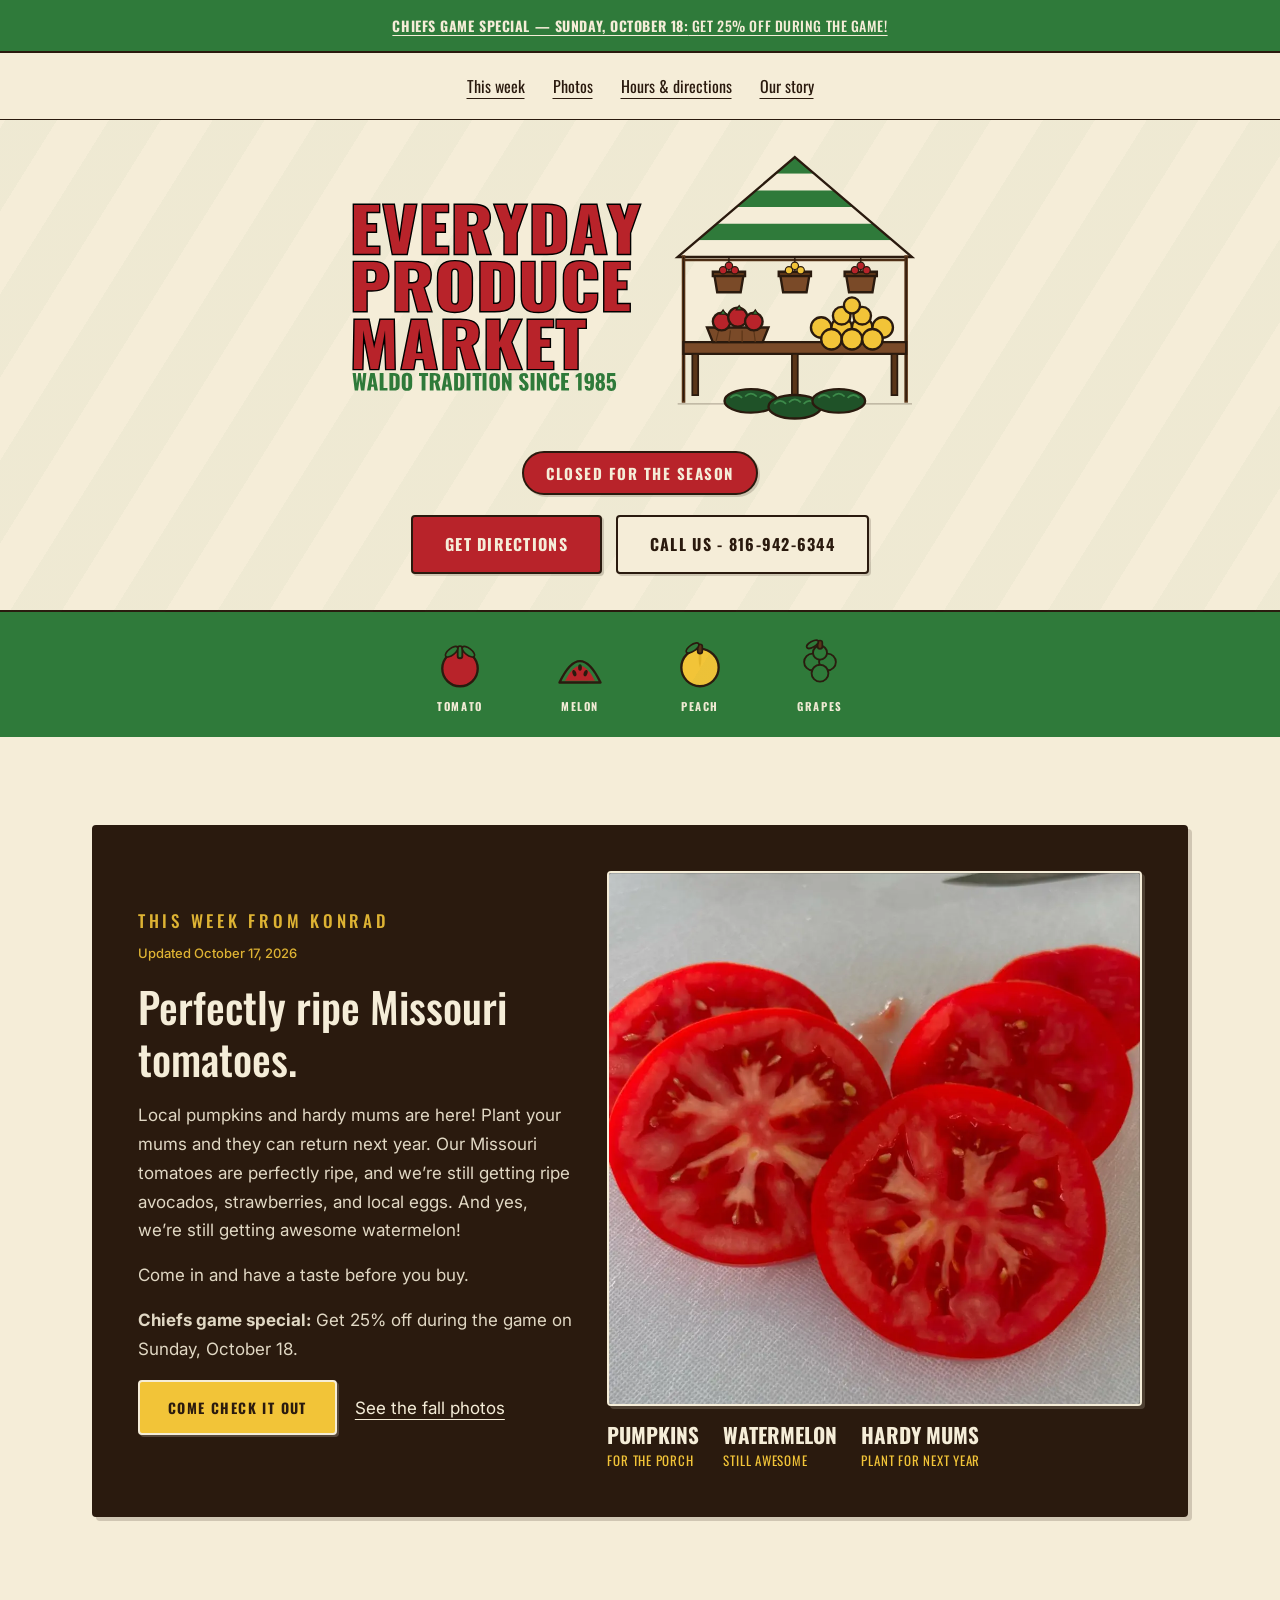
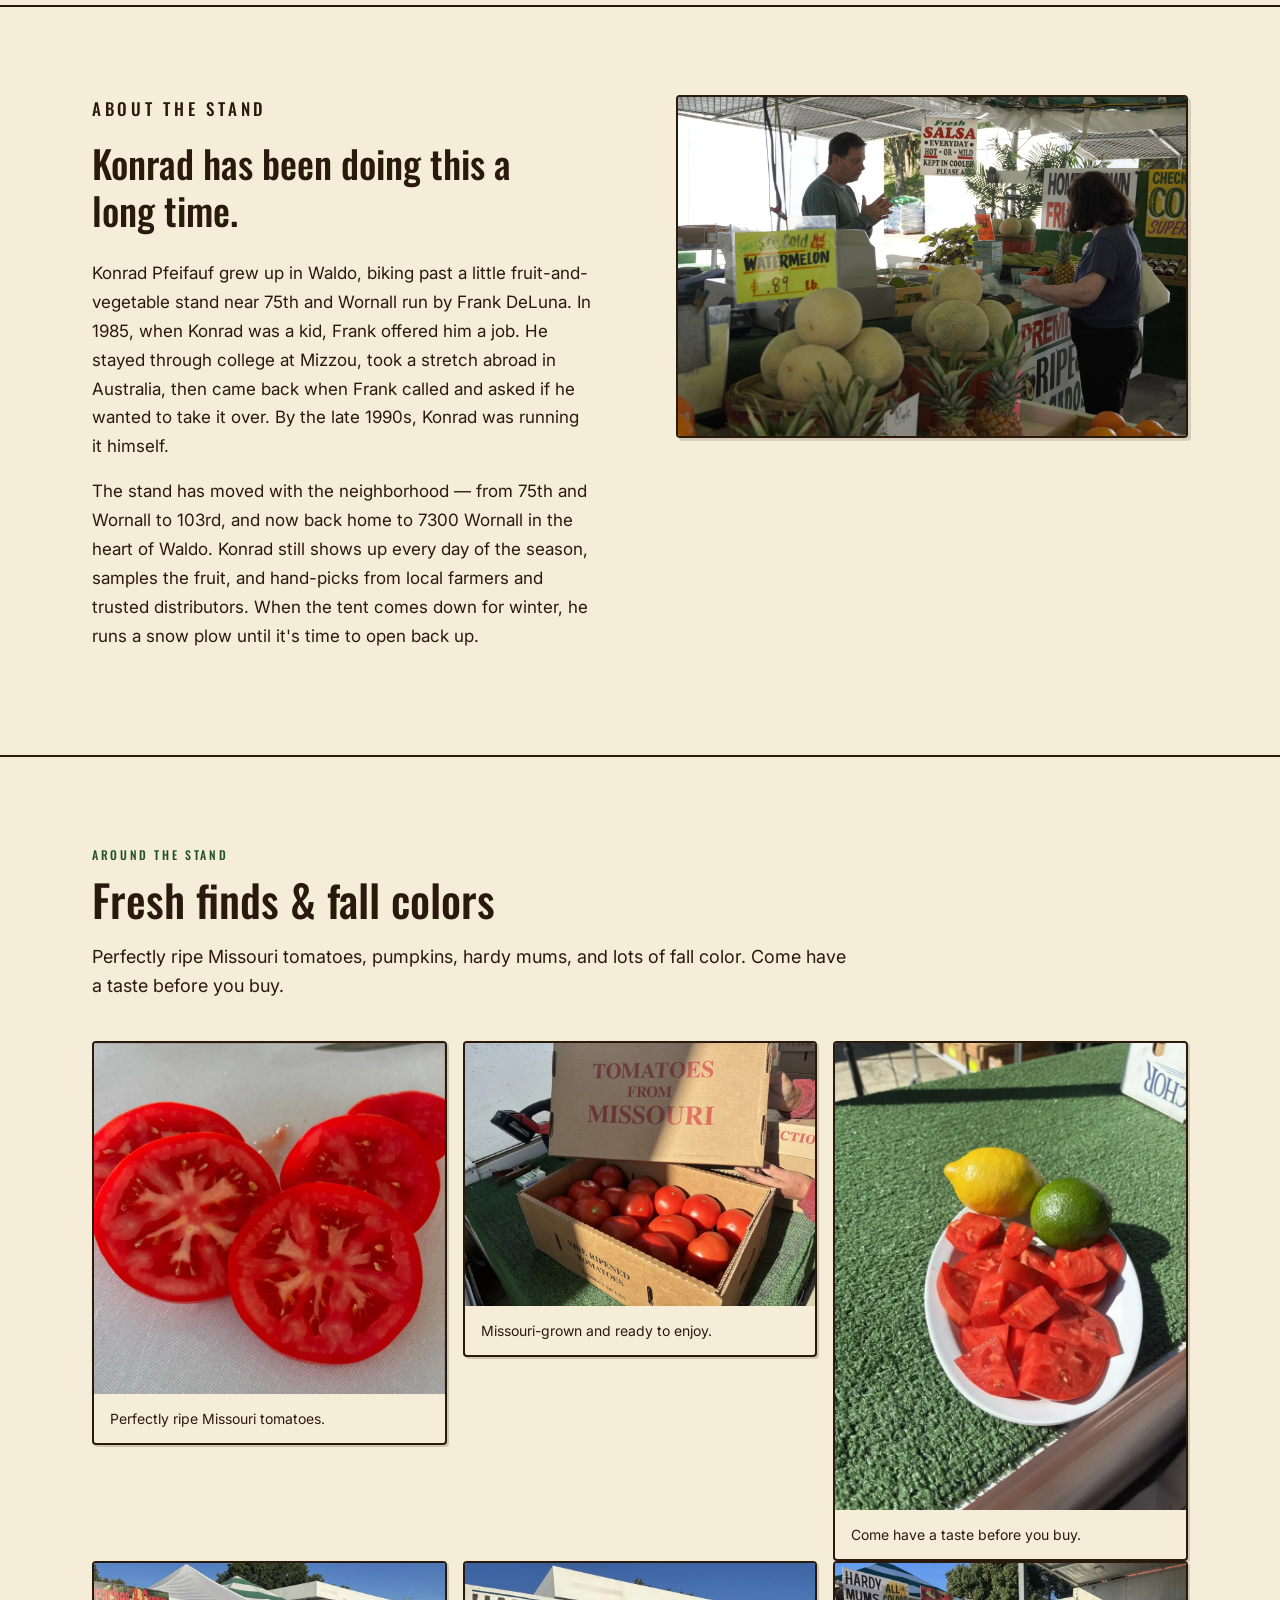
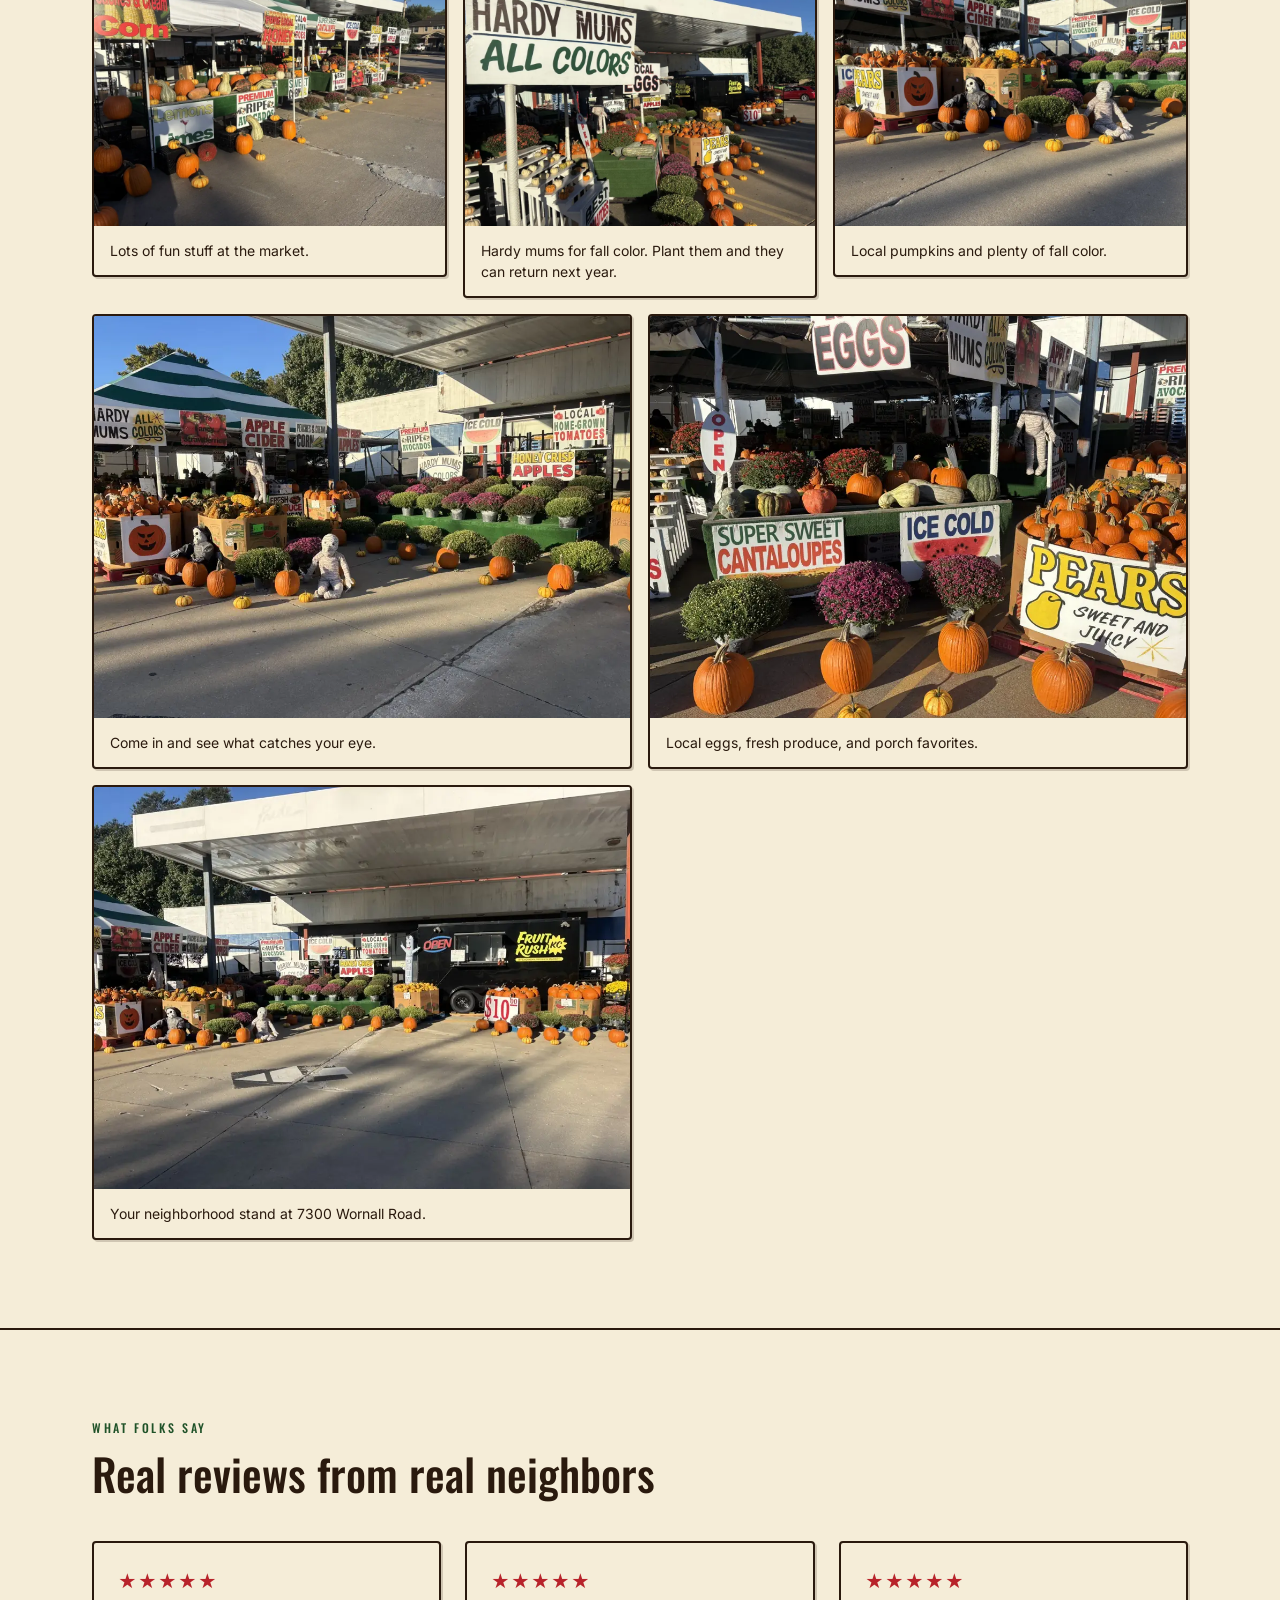
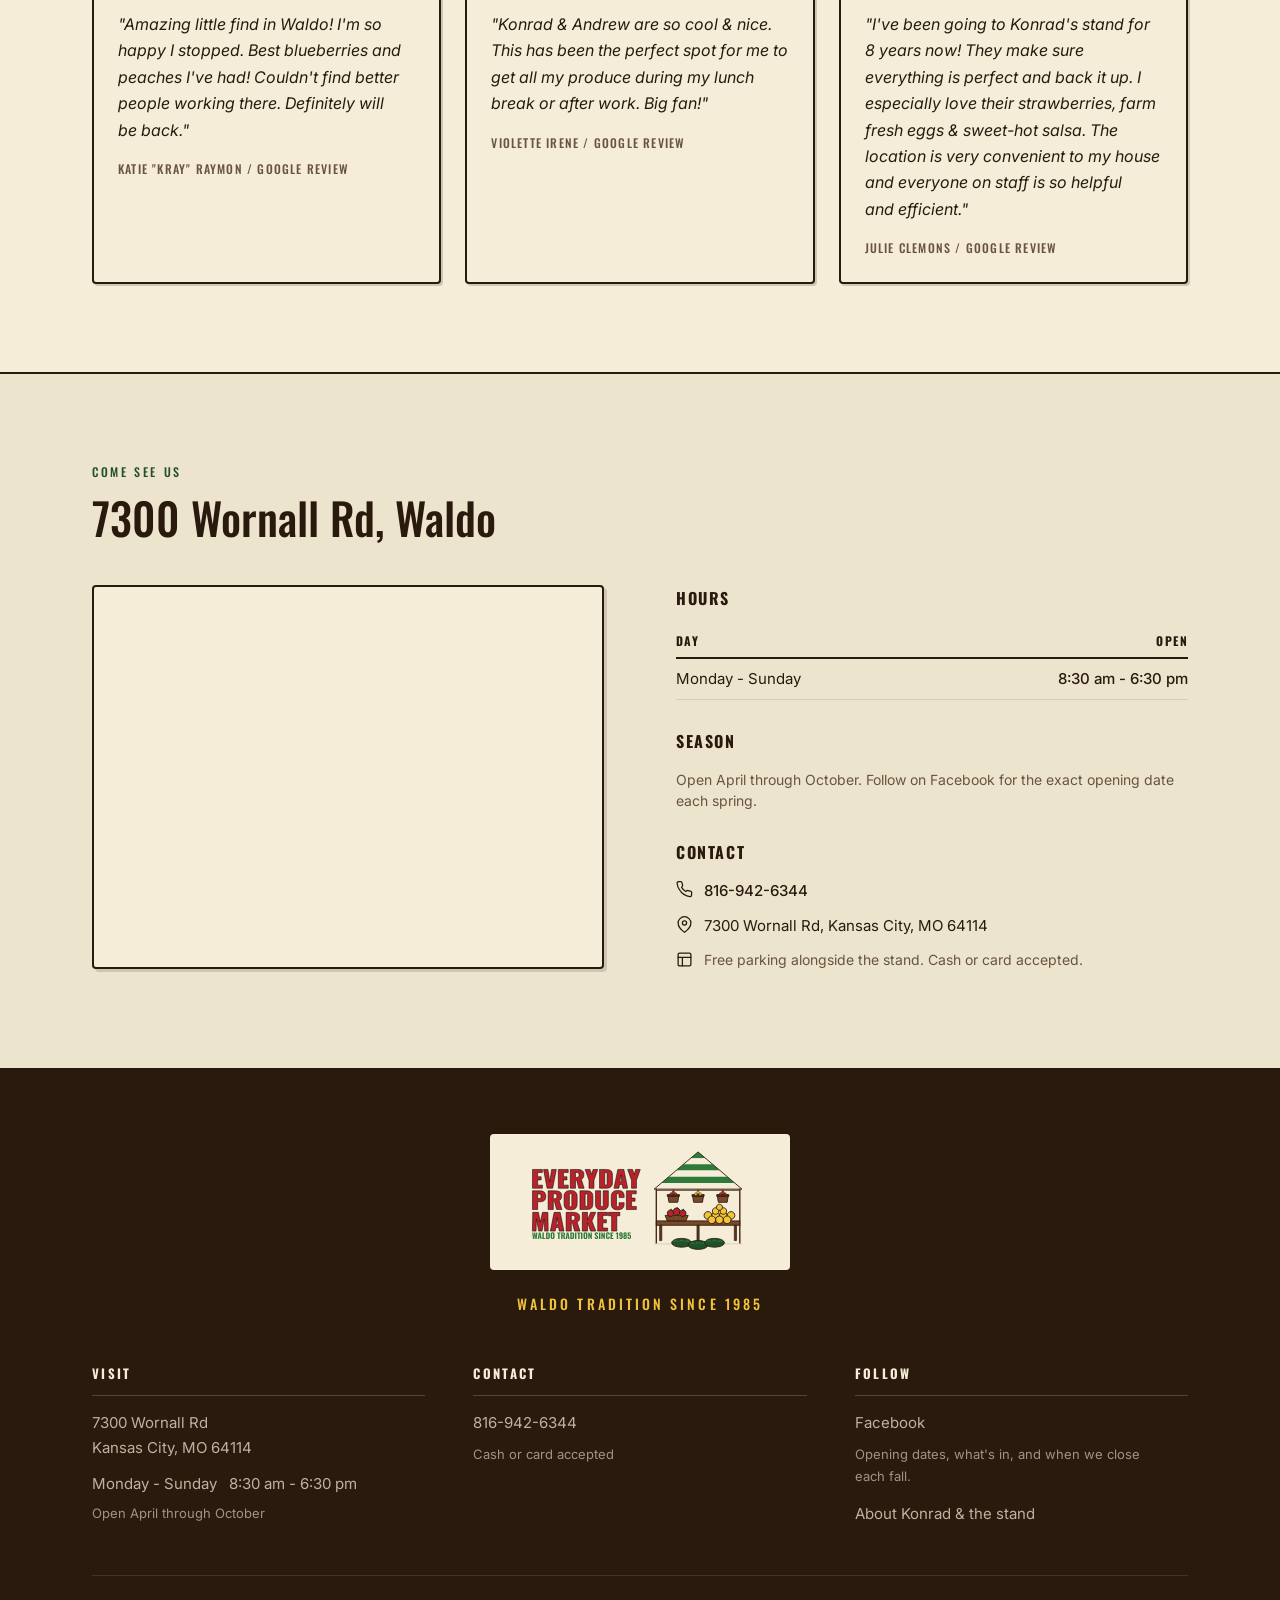
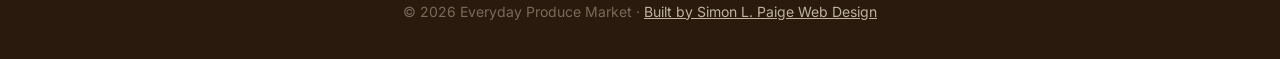
==== commit 6cad0e41: "Feature ripe Missouri tomatoes with three new photos" ====
--- a/index.html
+++ b/index.html
@@ -7,7 +7,7 @@
   <meta name="description" content="Fresh produce, hardy mums, and fall decor at 7300 Wornall Rd in Waldo, Kansas City. Open daily 8:30 am - 6:30 pm, April through October.">
   <meta property="og:title" content="Everyday Produce Market | Produce & Fall Decor in Waldo">
   <meta property="og:description" content="Visit the Waldo stand for seasonal produce, pumpkins, fall gourds, and hardy mums. Find photos, hours, and directions.">
-  <meta property="og:image" content="https://everyday-produce.com/photos/weekly-update-2026-10-17/wornall-market-front.jpg">
+  <meta property="og:image" content="https://everyday-produce.com/photos/weekly-update-2026-10-17/ripe-missouri-tomato-slices.jpg">
   <meta property="og:image:alt" content="Pumpkins and flowering hardy mums outside the Everyday Produce Market stand in Waldo.">
   <meta name="twitter:card" content="summary_large_image">
   <meta property="og:locale" content="en_US">
@@ -525,8 +525,8 @@
         <div class="house-callout this-week-callout">
           <div class="callout-copy">
             <p class="eyebrow">This week from Konrad <time class="update-date" datetime="2026-10-17">Updated October 17, 2026</time></p>
-            <h2 id="weekly-heading">Lots of fun stuff at the market!</h2>
-            <p>Local pumpkins and hardy mums are here! Plant your mums and they can return next year. We’re still getting great tomatoes, ripe avocados, strawberries, and local eggs. And yes, we’re still getting awesome watermelon!</p>
+            <h2 id="weekly-heading">Perfectly ripe Missouri tomatoes.</h2>
+            <p>Local pumpkins and hardy mums are here! Plant your mums and they can return next year. Our Missouri tomatoes are perfectly ripe, and we’re still getting ripe avocados, strawberries, and local eggs. And yes, we’re still getting awesome watermelon!</p>
             <p>Come in and have a taste before you buy.</p>
             <p><strong>Chiefs game special:</strong> Get 25% off during the game on Sunday, October 18.</p>
             <div class="callout-actions"><a href="#visit" class="callout-cta">Come check it out</a><a href="#gallery" class="callout-link">See the fall photos</a></div>
@@ -534,8 +534,8 @@
           <div class="callout-card">
             <div class="callout-photo-slot">
               <picture>
-                <source srcset="photos/weekly-update-2026-10-17/wornall-market-front.webp" type="image/webp">
-                <img src="photos/weekly-update-2026-10-17/wornall-market-front.jpg" alt="A wide view of Everyday Produce with pumpkins and colorful mums along the sidewalk." loading="lazy" width="1000" height="750">
+                <source srcset="photos/weekly-update-2026-10-17/ripe-missouri-tomato-slices.webp" type="image/webp">
+                <img src="photos/weekly-update-2026-10-17/ripe-missouri-tomato-slices.jpg" alt="Close-up of ripe red Missouri tomato slices on a white cutting board." loading="lazy" width="1000" height="1000">
               </picture>
             </div>
             <div class="house-stat-row">
@@ -575,10 +575,33 @@
         <div class="gallery-header">
           <p class="eyebrow">Around the stand</p>
           <h2 class="section-h2">Fresh finds &amp; fall colors</h2>
-          <p class="season-lede">Six fresh views of the stand: pumpkins, hardy mums, and lots of fall color. Come have a taste before you buy.</p>
-        </div>
-
-
+          <p class="season-lede">Perfectly ripe Missouri tomatoes, pumpkins, hardy mums, and lots of fall color. Come have a taste before you buy.</p>
+        </div>
+
+
+        <div class="gallery-grid">
+          <figure class="gallery-item">
+            <picture>
+              <source srcset="photos/weekly-update-2026-10-17/ripe-missouri-tomato-slices.webp" type="image/webp">
+              <img src="photos/weekly-update-2026-10-17/ripe-missouri-tomato-slices.jpg" alt="Close-up of ripe red Missouri tomato slices on a white cutting board." loading="lazy" decoding="async" width="1000" height="1000">
+            </picture>
+            <figcaption>Perfectly ripe Missouri tomatoes.</figcaption>
+          </figure>
+          <figure class="gallery-item">
+            <picture>
+              <source srcset="photos/weekly-update-2026-10-17/tomatoes-from-missouri.webp" type="image/webp">
+              <img src="photos/weekly-update-2026-10-17/tomatoes-from-missouri.jpg" alt="Ripe red tomatoes in an open box labeled Tomatoes from Missouri." loading="lazy" decoding="async" width="1000" height="750">
+            </picture>
+            <figcaption>Missouri-grown and ready to enjoy.</figcaption>
+          </figure>
+          <figure class="gallery-item">
+            <picture>
+              <source srcset="photos/weekly-update-2026-10-17/tomato-tasting-plate.webp" type="image/webp">
+              <img src="photos/weekly-update-2026-10-17/tomato-tasting-plate.jpg" alt="A plate of cut red tomatoes with a lemon and lime on the market counter." loading="lazy" decoding="async" width="750" height="1000">
+            </picture>
+            <figcaption>Come have a taste before you buy.</figcaption>
+          </figure>
+        </div>
         <div class="gallery-grid">
           <figure class="gallery-item">
             <picture>
@@ -794,7 +817,7 @@
     {
       "@type": "GroceryStore",
       "name": "Everyday Produce Market",
-      "image": "https://everyday-produce.com/photos/weekly-update-2026-10-17/wornall-market-front.jpg",
+      "image": "https://everyday-produce.com/photos/weekly-update-2026-10-17/ripe-missouri-tomato-slices.jpg",
       "url": "https://everyday-produce.com",
       "telephone": "+18169426344",
       "address": {
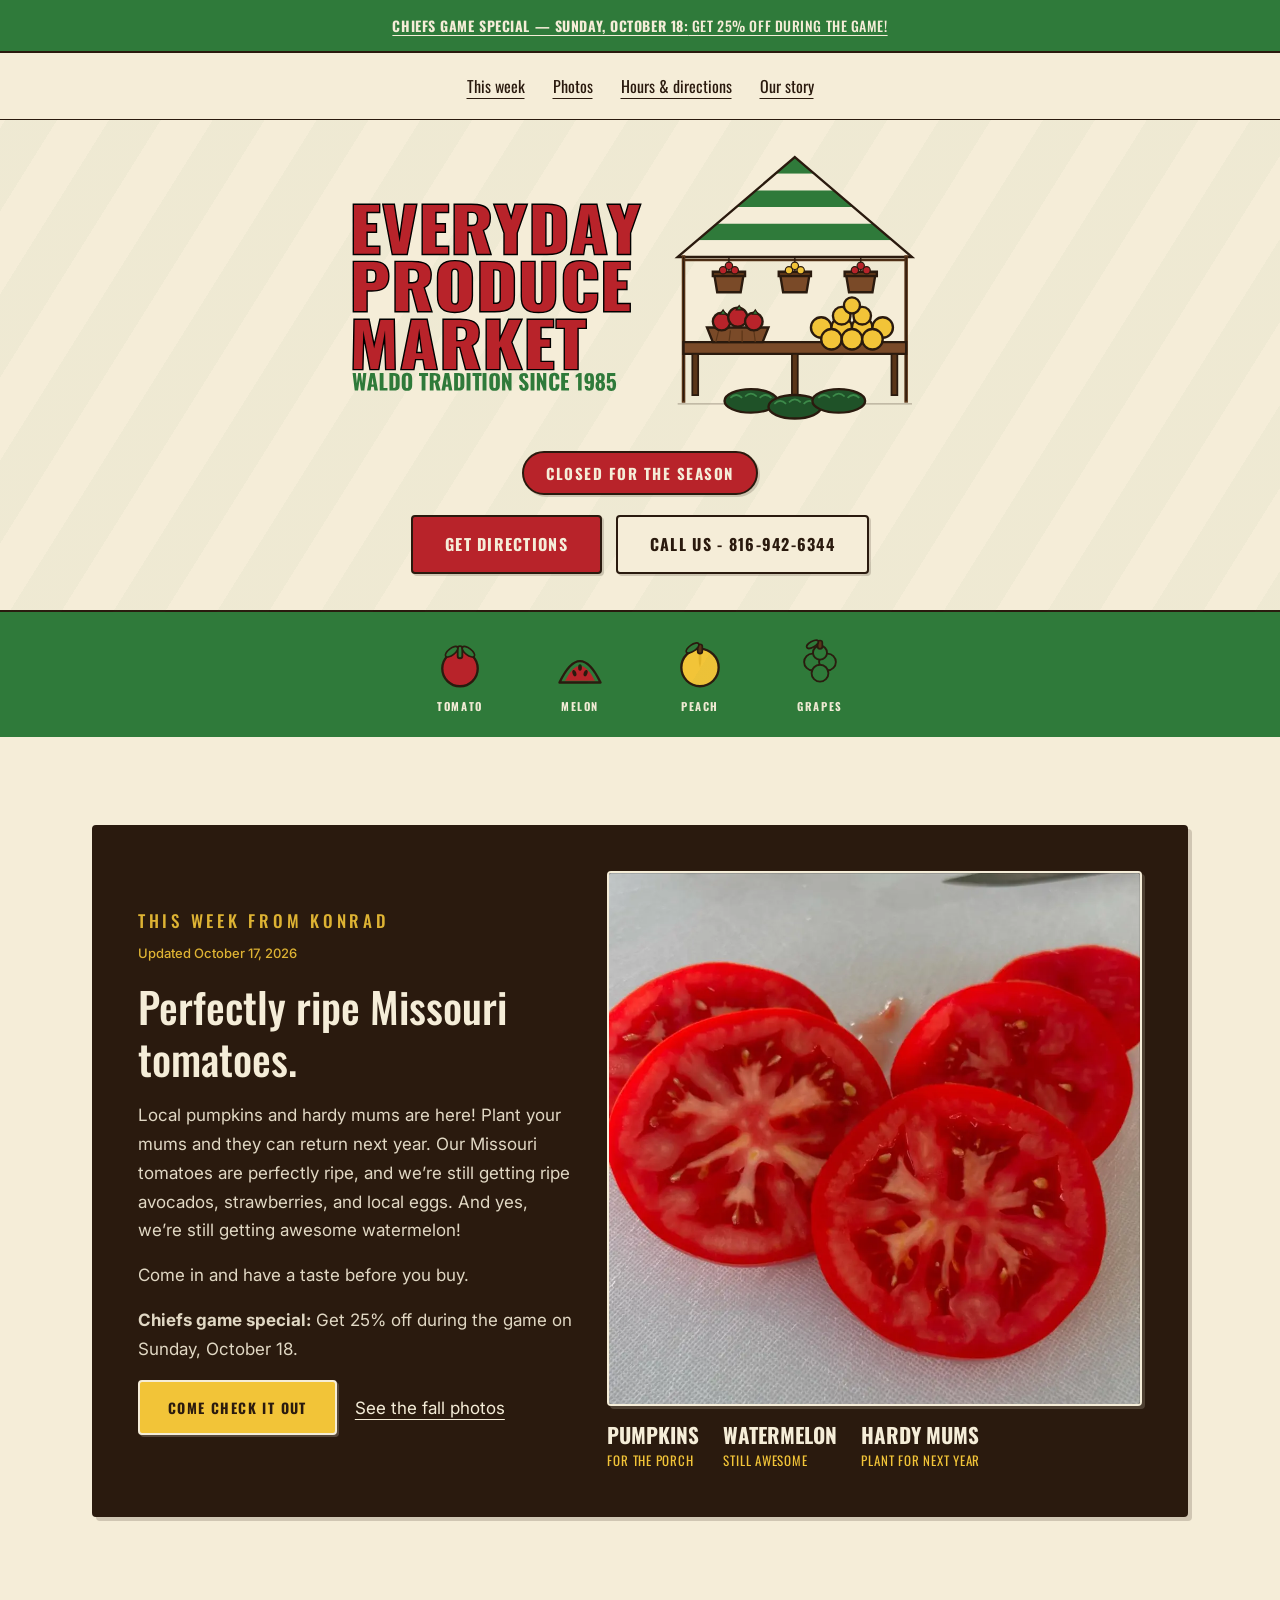
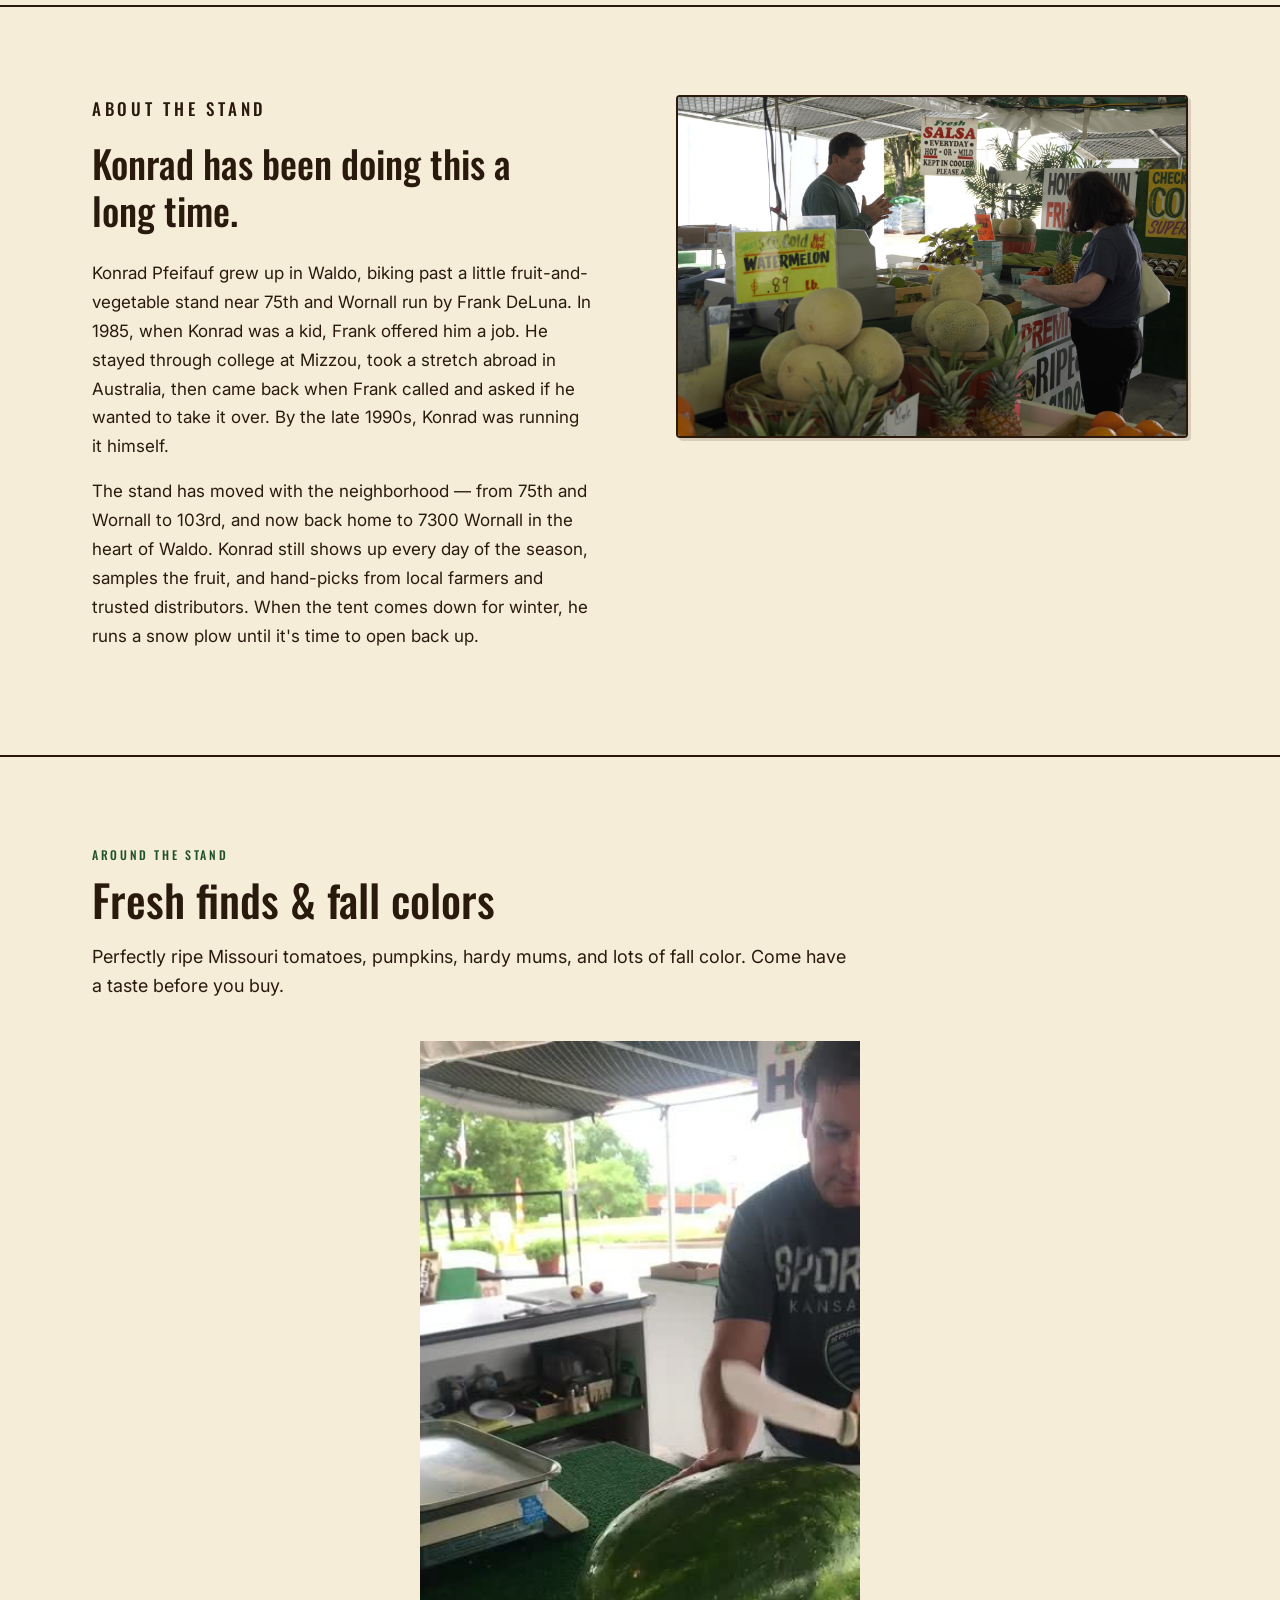
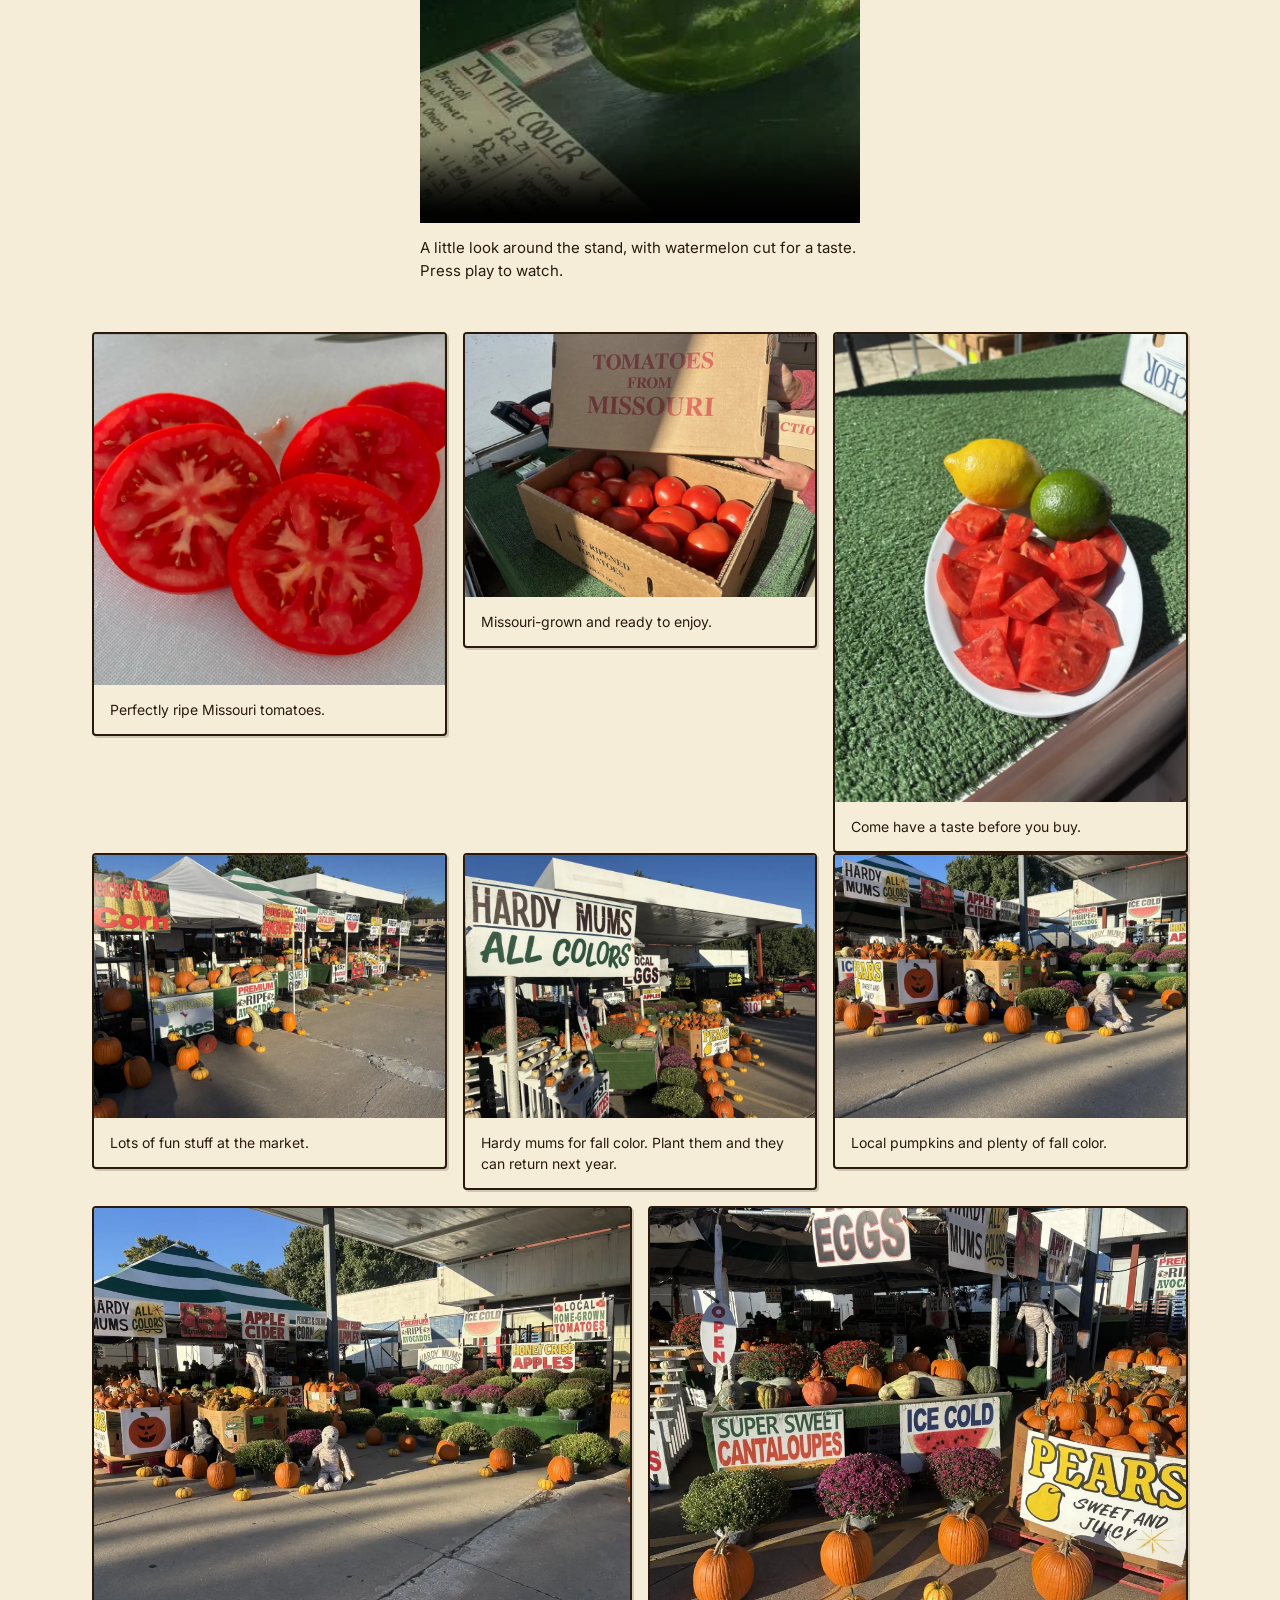
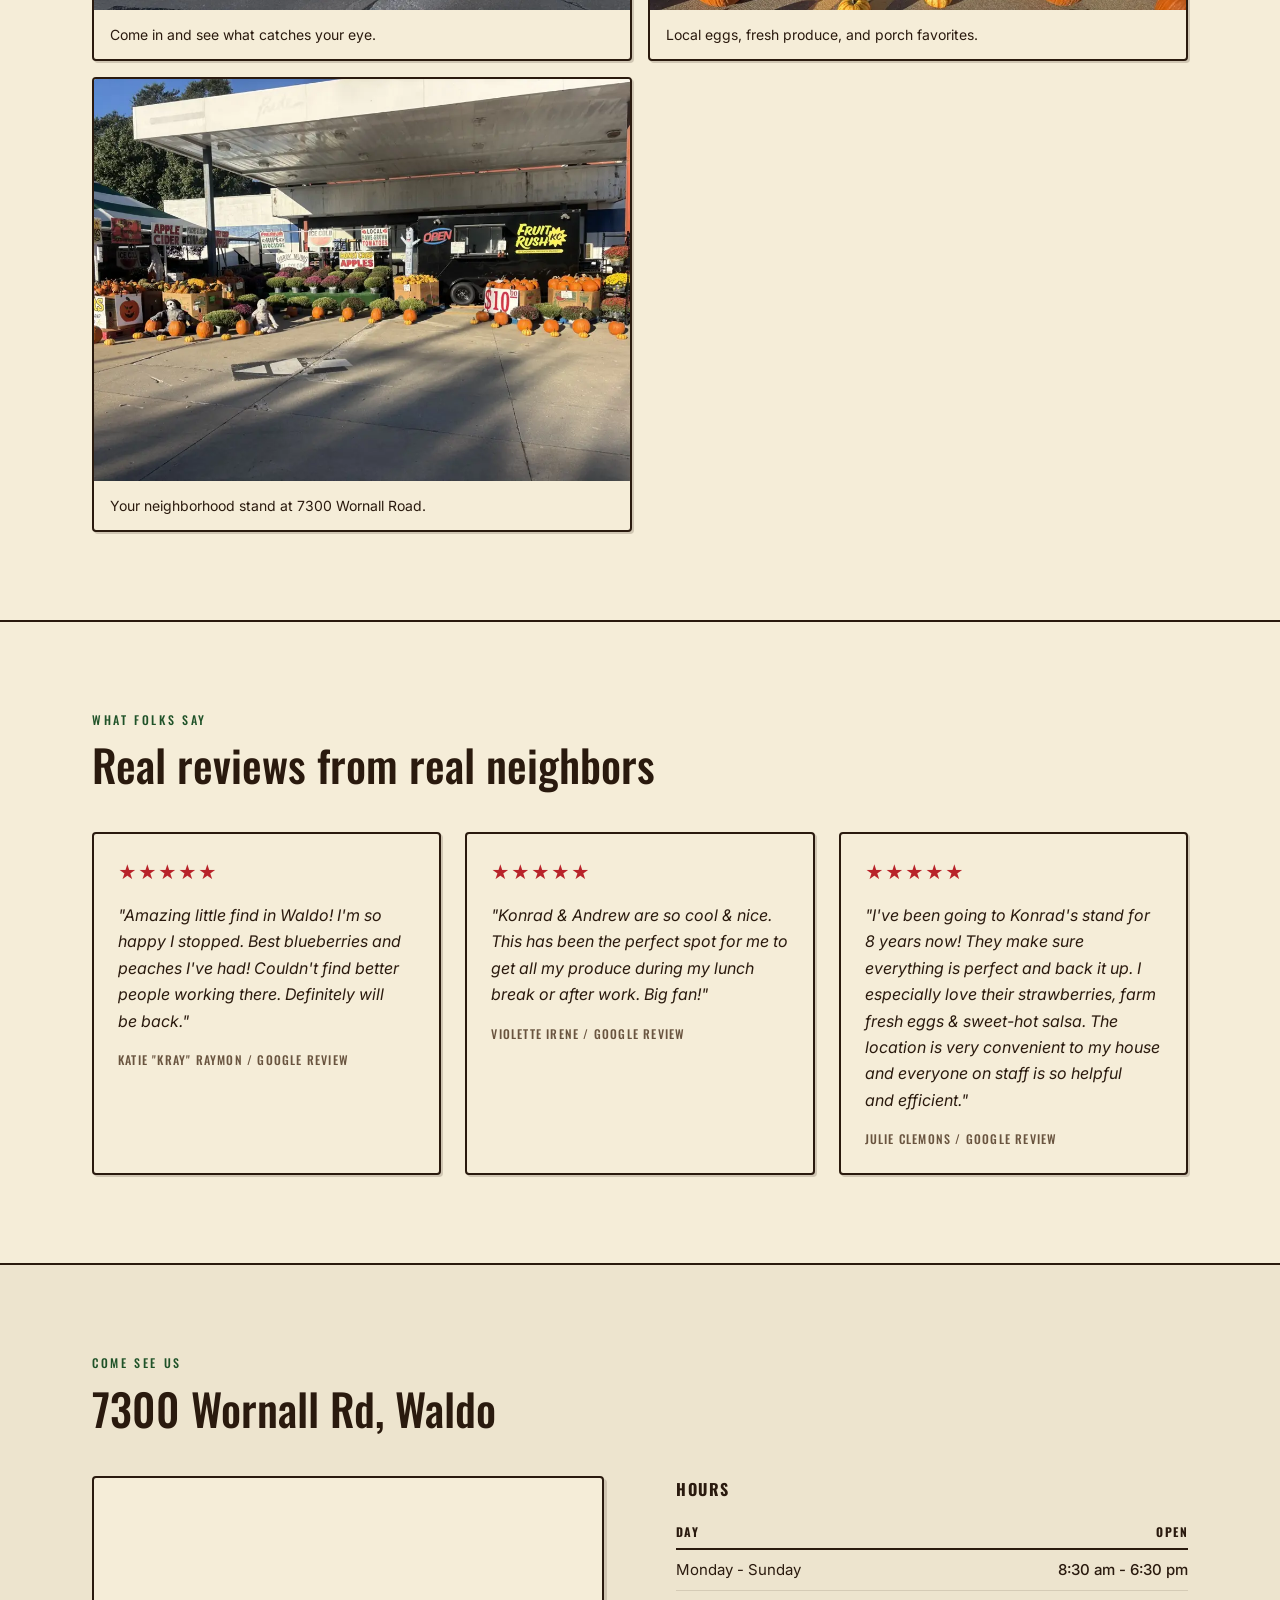
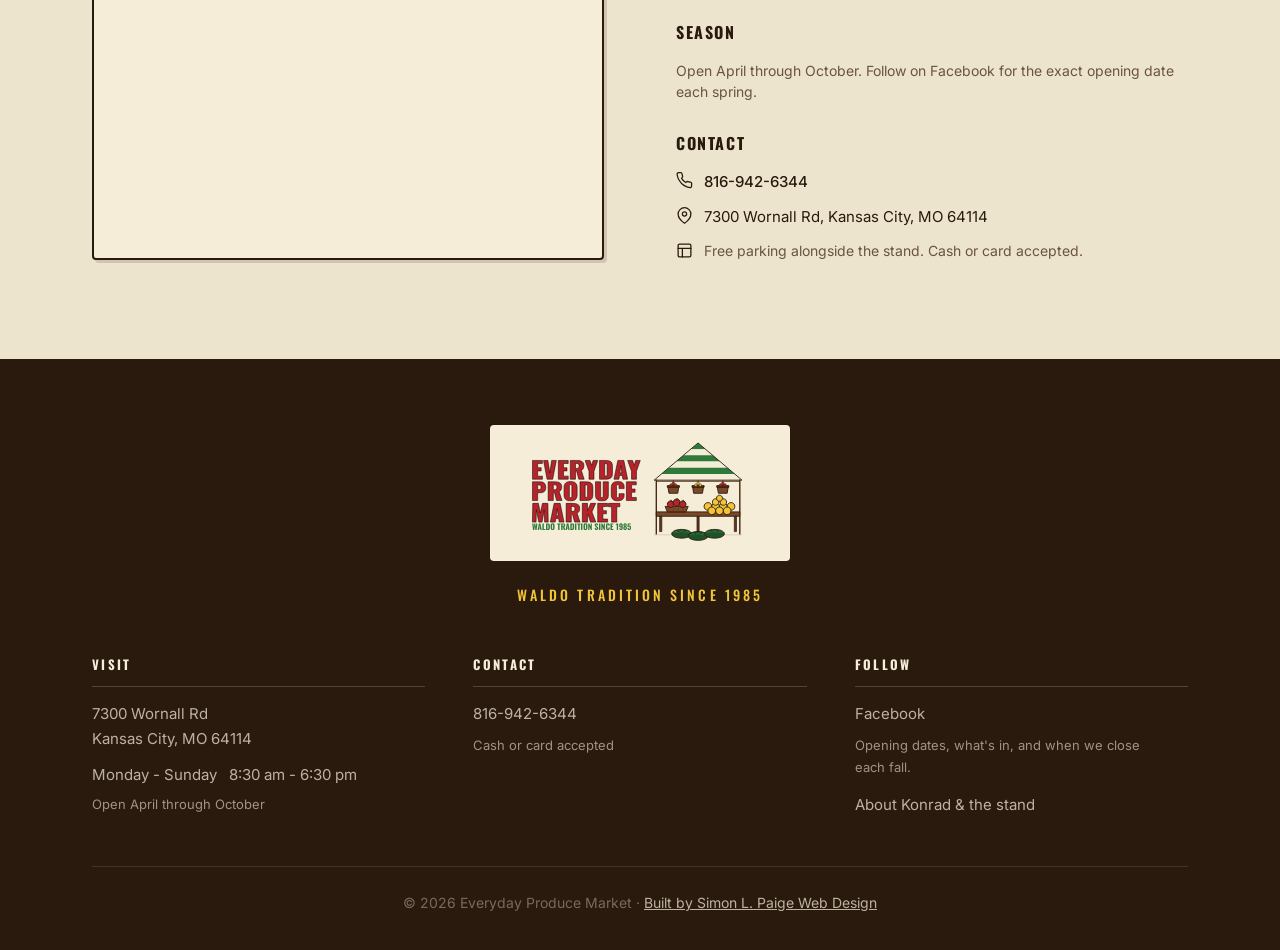
==== commit 7f86fd09: "Add mobile-friendly market and watermelon tasting video" ====
--- a/index.html
+++ b/index.html
@@ -416,6 +416,9 @@
     .quick-nav a { color: var(--ink); font-family: 'Oswald', sans-serif; font-size: 16px; padding: 10px 6px; text-underline-offset: 5px; }
     a:focus-visible { outline: 3px solid var(--ink); outline-offset: 4px; }
     .this-week-callout a:focus-visible, footer a:focus-visible { outline-color: var(--cream); }
+    .market-video { max-width: 440px; margin: 0 auto 36px; }
+    .market-video video { display: block; width: 100%; height: auto; background: #15251a; }
+    .market-video figcaption { padding: 14px 0; font-size: 15px; line-height: 1.5; }
     .update-date { display: block; font-family: 'Inter', sans-serif; font-size: 13px; letter-spacing: 0; text-transform: none; margin-top: 6px; }
     .callout-actions { display: flex; flex-wrap: wrap; align-items: center; gap: 18px; }
     .callout-link { color: var(--cream); text-underline-offset: 5px; padding: 10px 0; }
@@ -578,6 +581,14 @@
           <p class="season-lede">Perfectly ripe Missouri tomatoes, pumpkins, hardy mums, and lots of fall color. Come have a taste before you buy.</p>
         </div>
 
+
+        <figure class="market-video">
+          <video controls playsinline preload="none" poster="photos/weekly-update-2026-10-17/watermelon-video-poster.jpg" width="360" height="640" aria-label="A visit to Everyday Produce, including watermelon being cut at the stand" aria-describedby="market-video-caption">
+            <source src="videos/market-walkthrough-2026-10-17.mp4" type="video/mp4">
+            <a href="videos/market-walkthrough-2026-10-17.mp4">Watch the video from the stand</a>.
+          </video>
+          <figcaption id="market-video-caption">A little look around the stand, with watermelon cut for a taste. Press play to watch.</figcaption>
+        </figure>
 
         <div class="gallery-grid">
           <figure class="gallery-item">
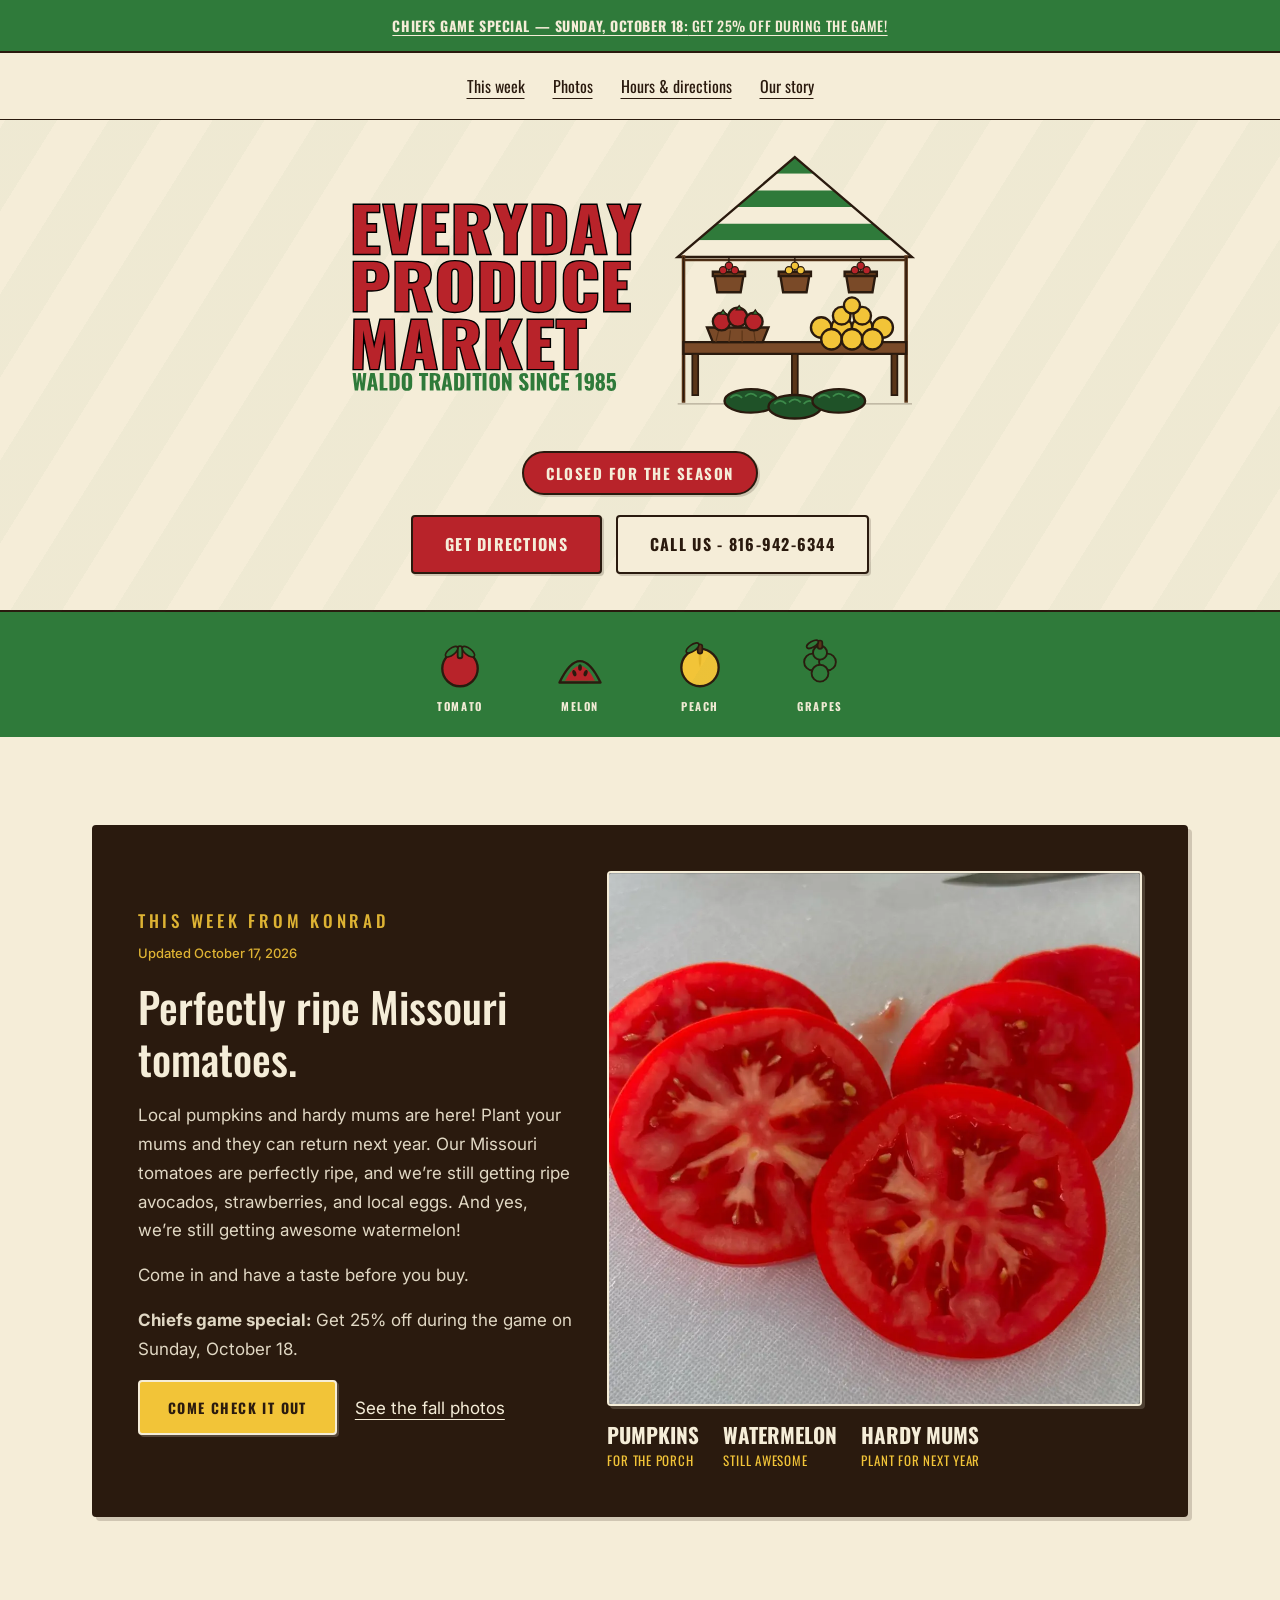
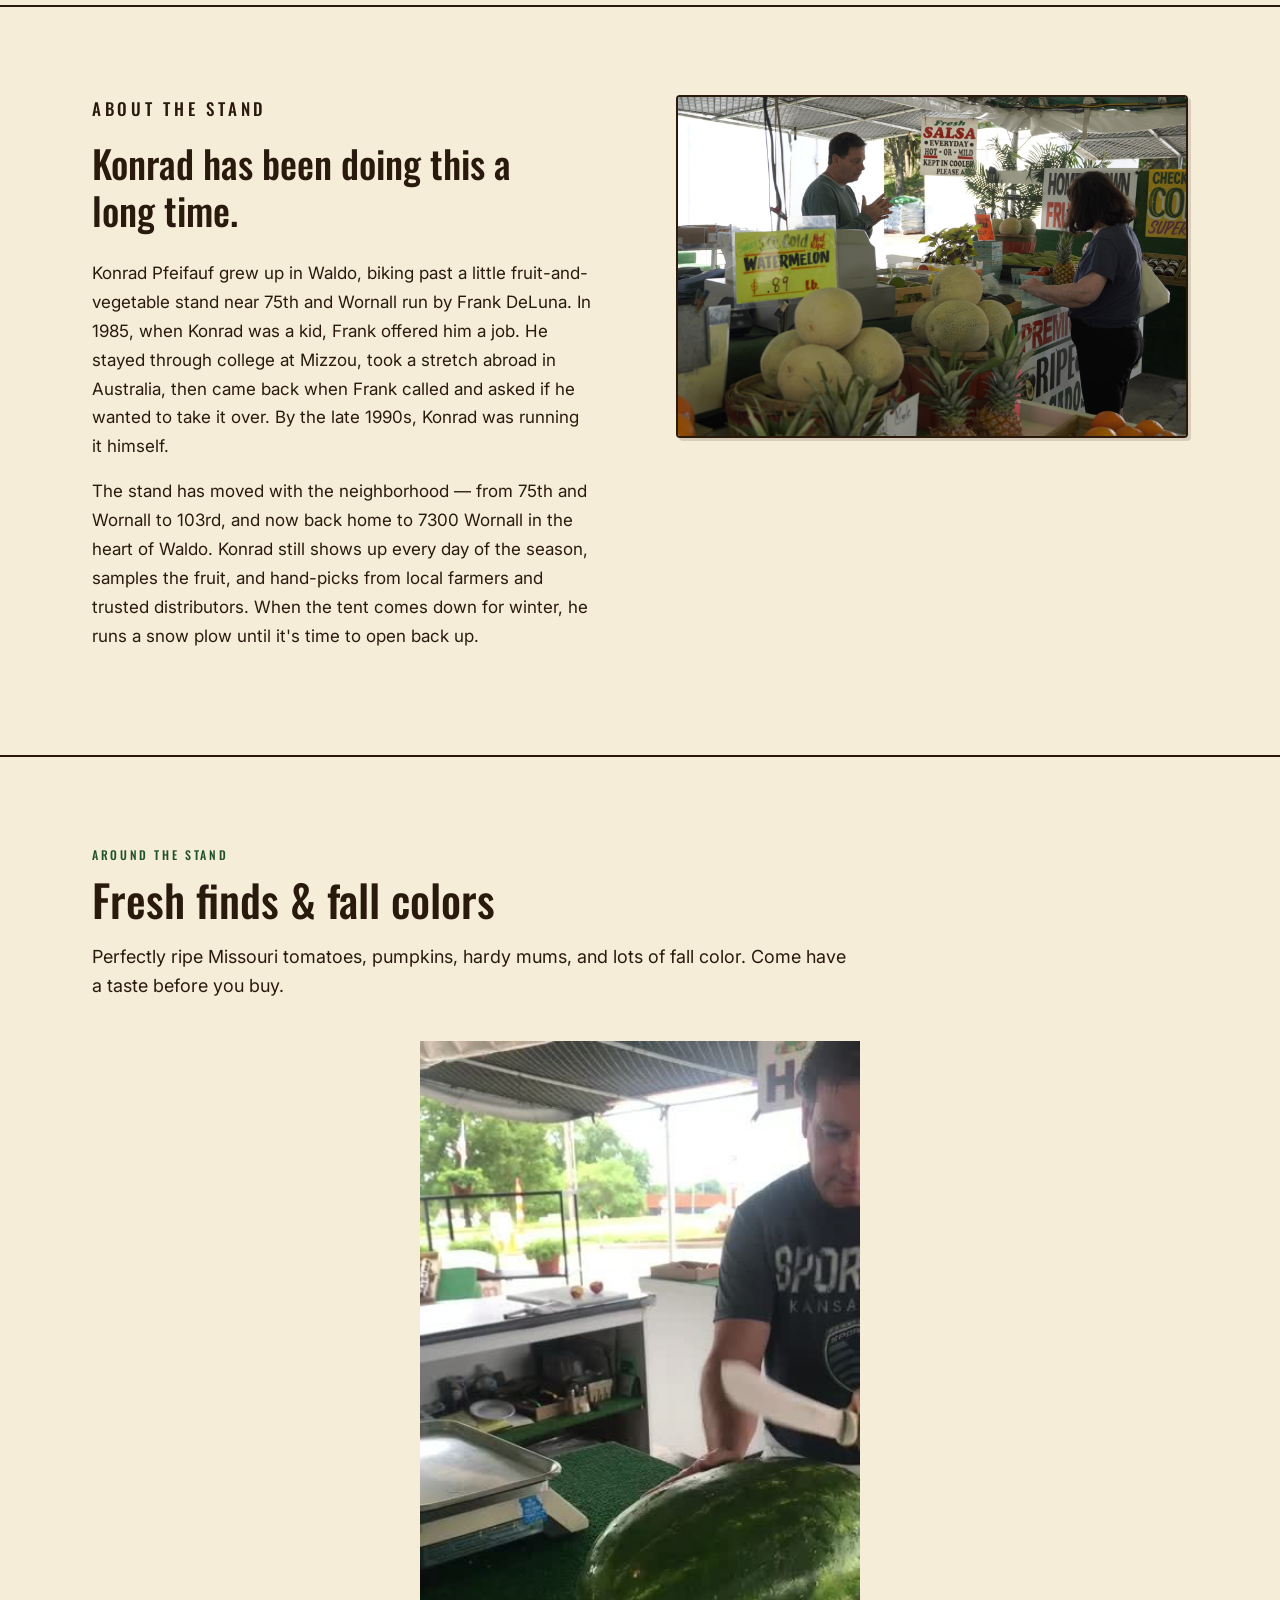
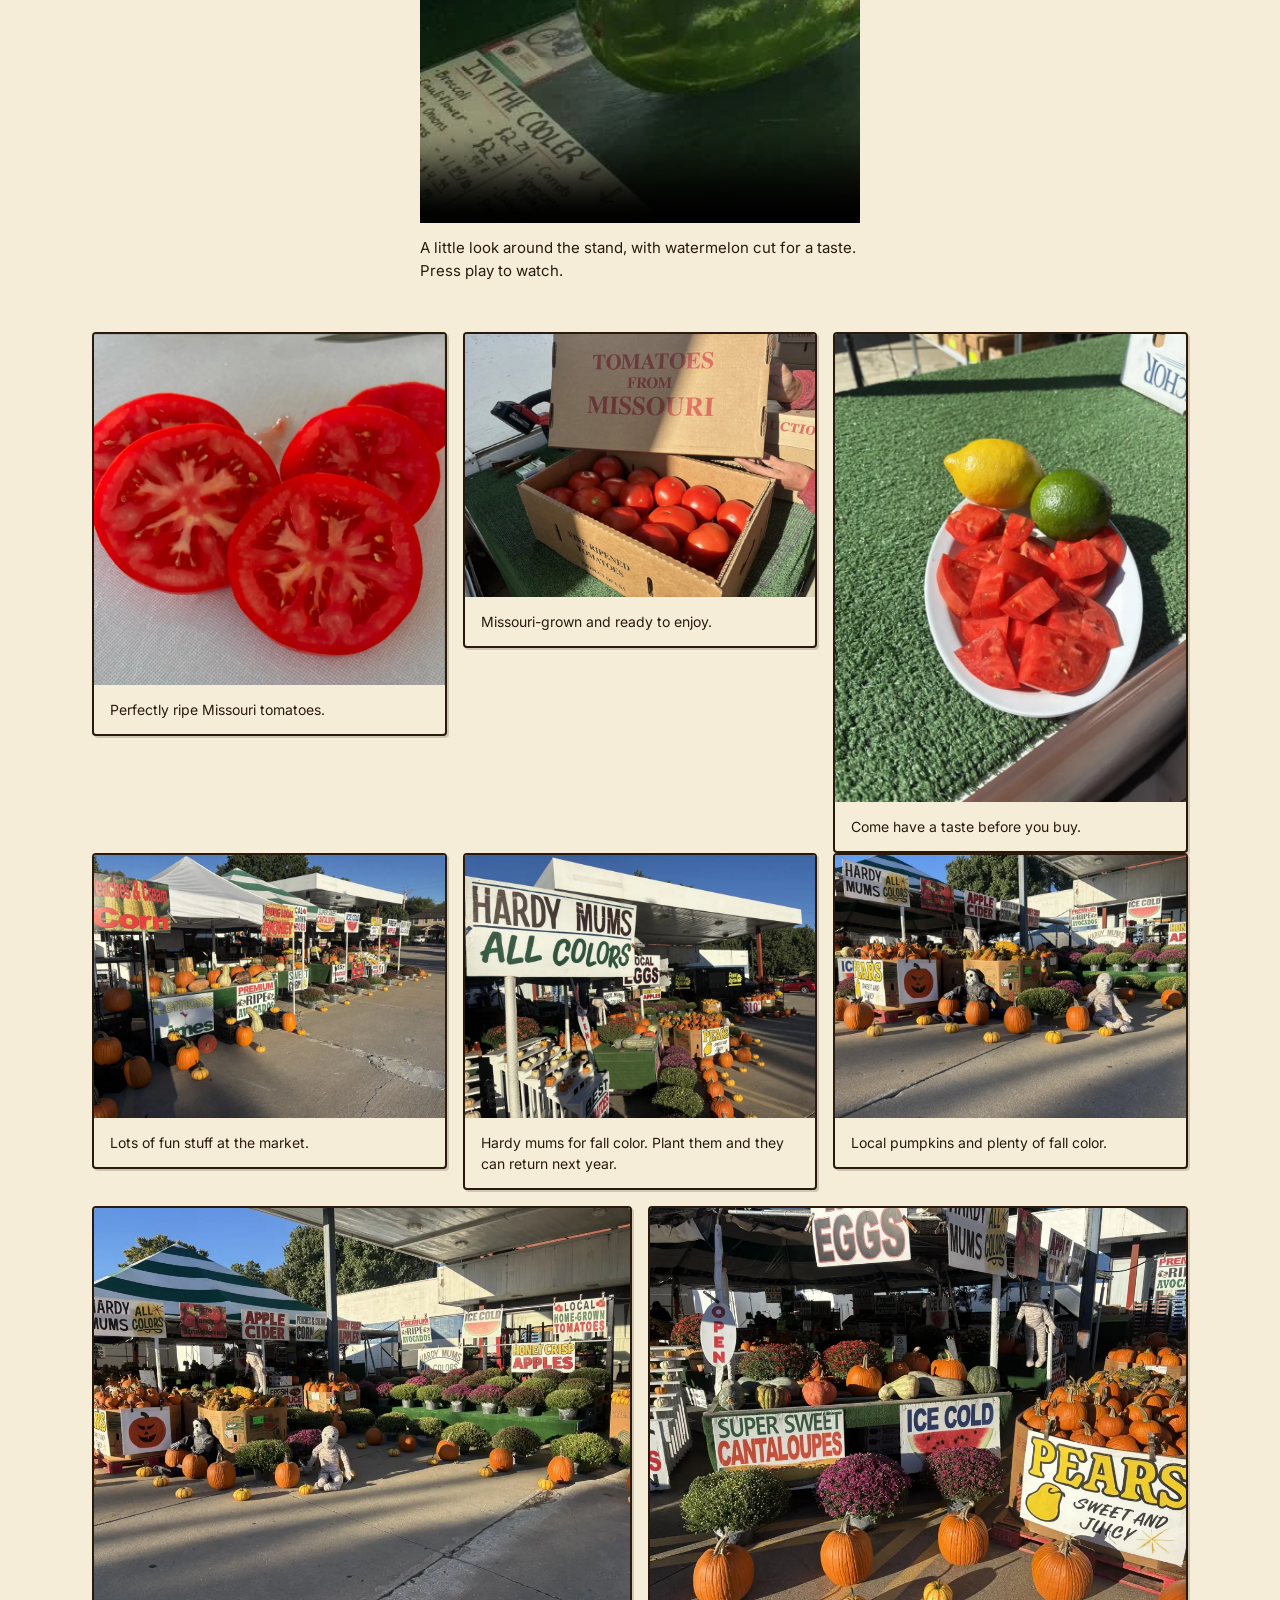
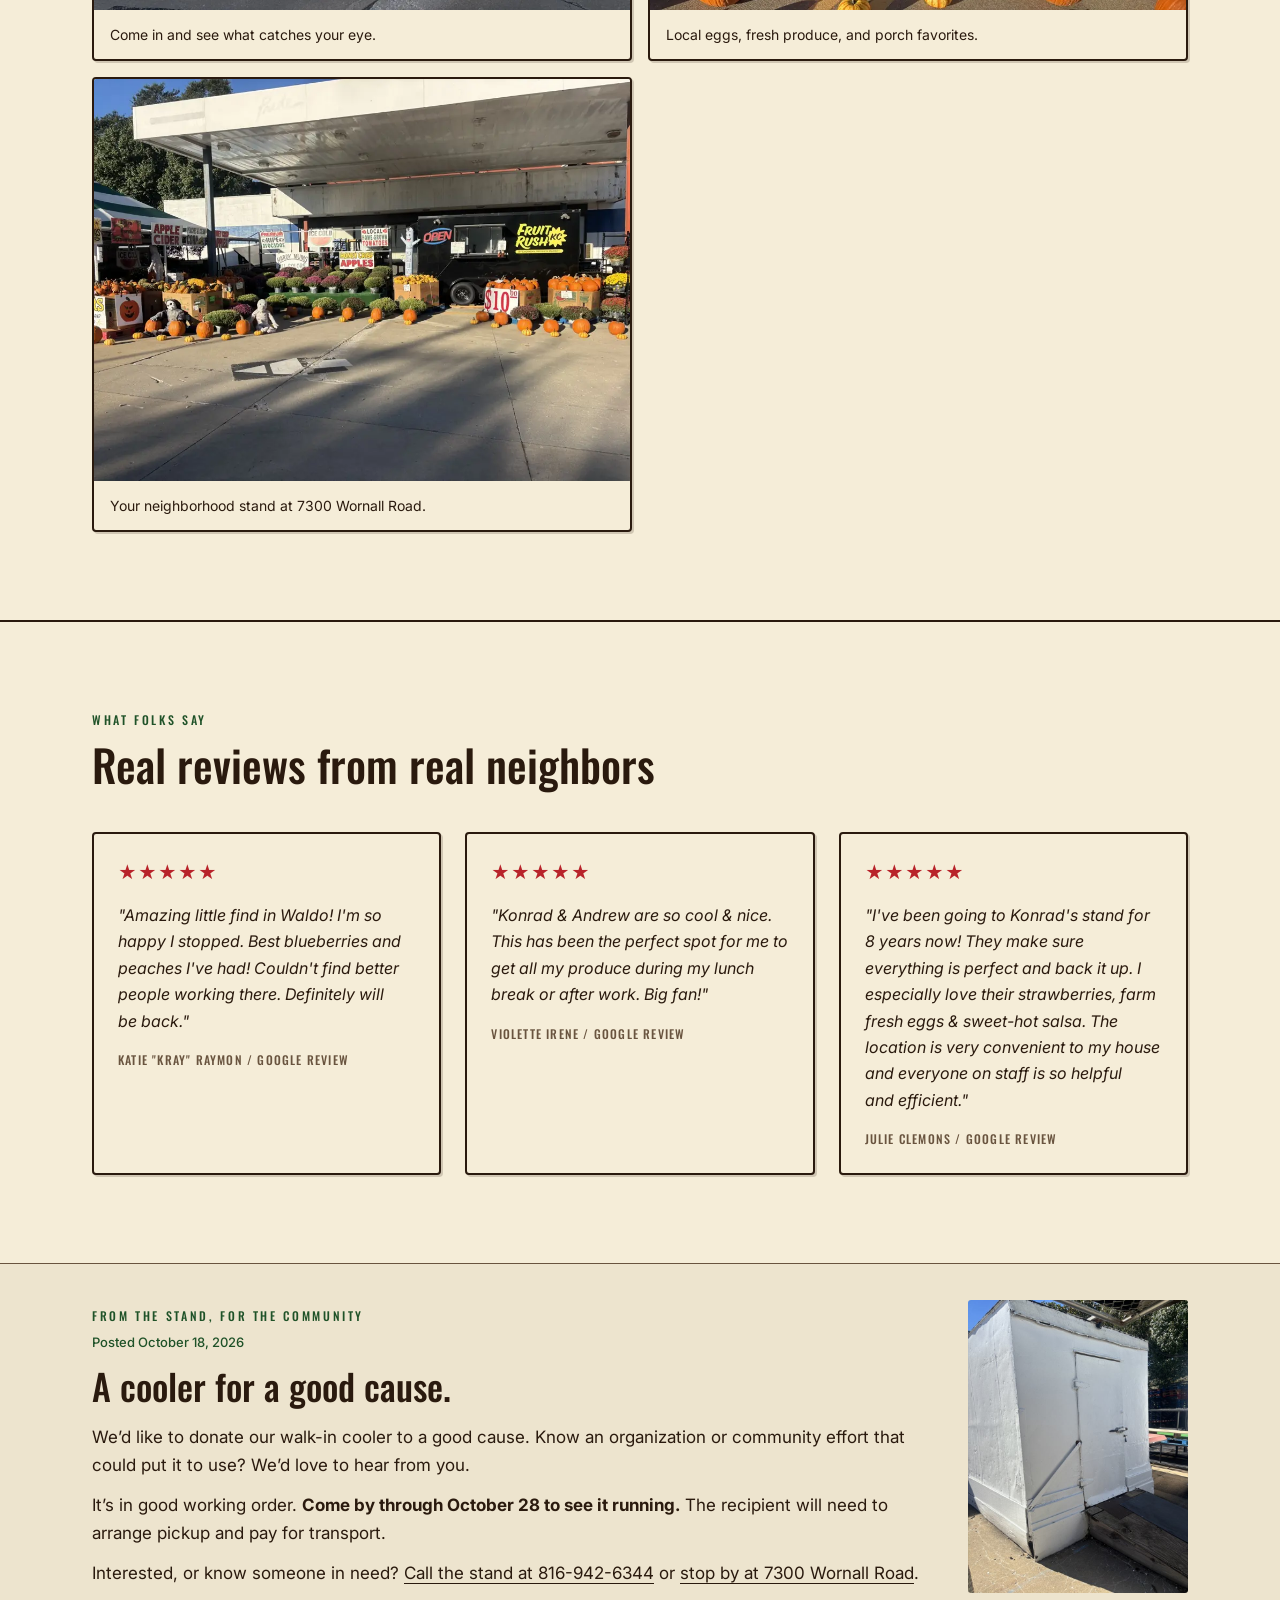
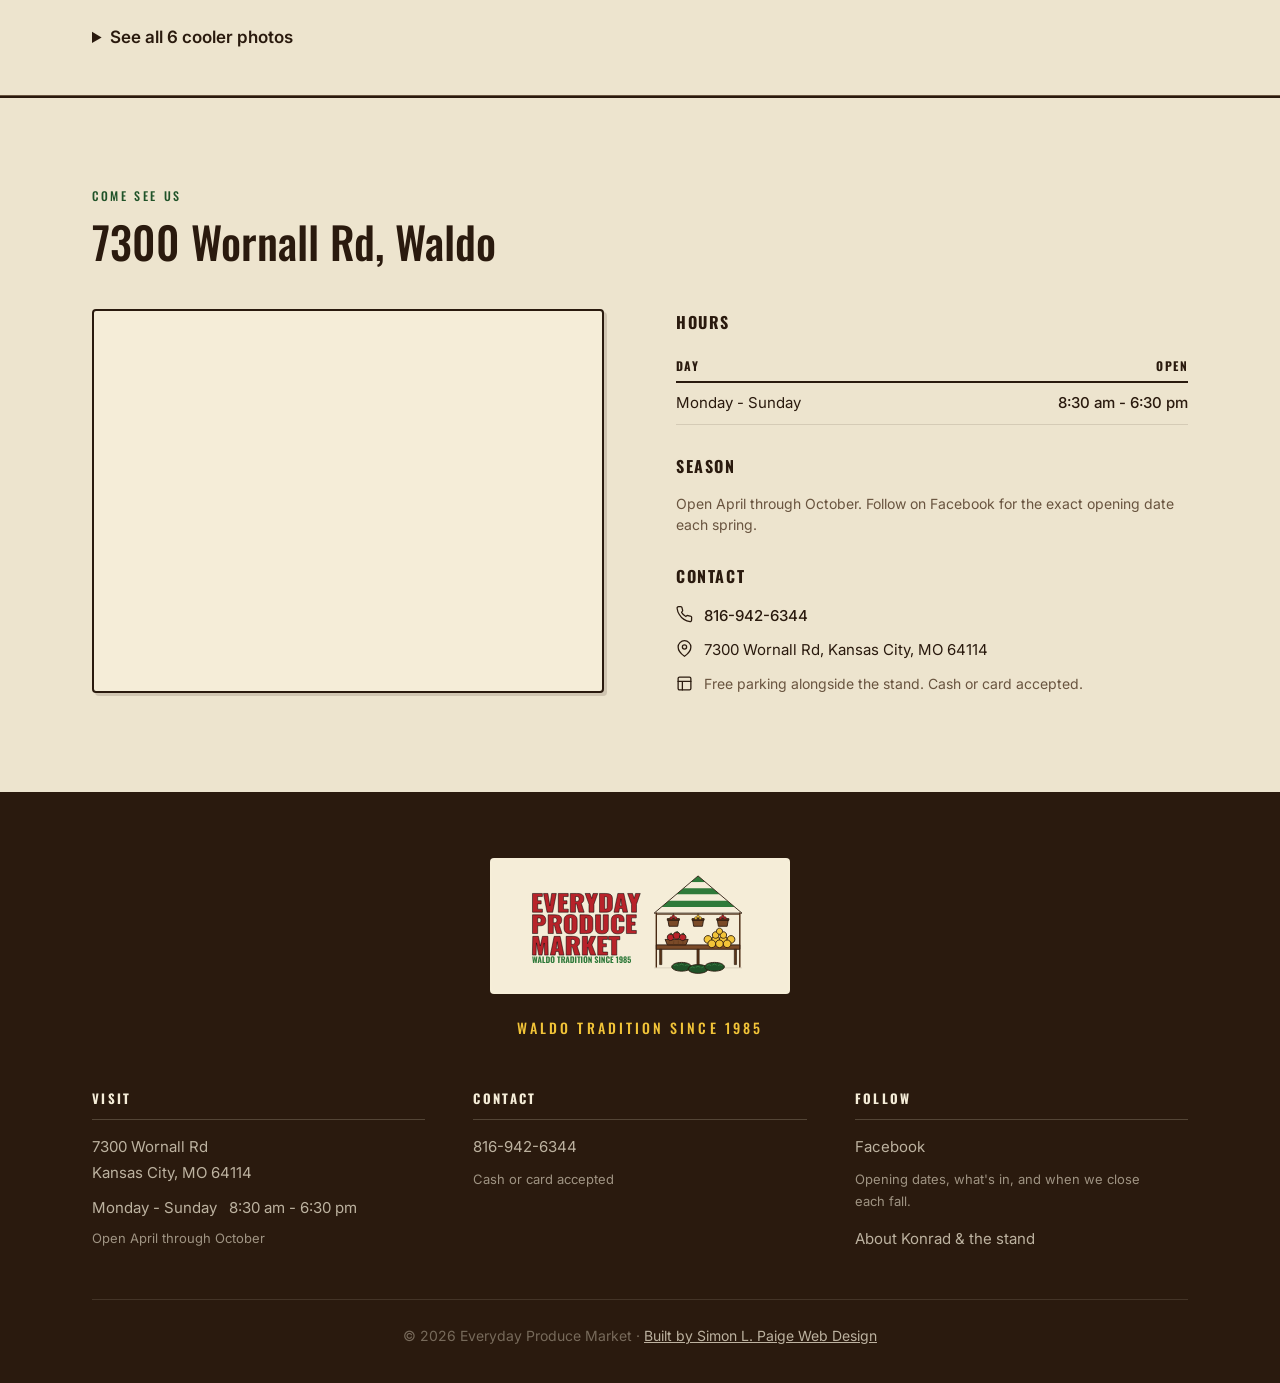
==== commit fe118dd7: "Add community cooler donation notice with photos and pickup terms" ====
--- a/index.html
+++ b/index.html
@@ -433,6 +433,18 @@
     section { scroll-margin-top: 16px; }
     @media (max-width: 760px) { .gallery-grid { grid-template-columns: 1fr; } .gallery-item { max-width: 520px; width: 100%; margin: 0 auto; } }
     @media (prefers-reduced-motion: reduce) { html { scroll-behavior: auto; } .btn { transition: none; } }
+    /* A quiet community notice alongside the visit information. */
+    .community-notice { padding: 36px 0; border-top: 1px solid var(--ink-muted); border-bottom: 1px solid var(--ink-muted); background: var(--cream-mid); }
+    .community-layout { display: grid; grid-template-columns: minmax(0, 1fr) 220px; gap: 32px; align-items: center; }
+    .community-copy h2 { font-family: 'Oswald', sans-serif; font-size: clamp(26px, 4vw, 36px); font-weight: 500; line-height: 1.2; margin: 10px 0 16px; }
+    .community-copy p + p { margin-top: 12px; }
+    .community-notice a { color: var(--ink); text-underline-offset: 4px; }
+    .community-photo { width: 220px; height: auto; border-radius: 3px; }
+    .community-notice details { margin-top: 22px; }
+    .community-notice summary { cursor: pointer; padding: 8px 0; font-weight: 600; }
+    .cooler-photos { display: grid; grid-template-columns: repeat(3, minmax(0, 1fr)); gap: 16px; margin-top: 16px; }
+    .cooler-photos img { width: 100%; height: auto; }
+    @media (max-width: 600px) { .community-layout { grid-template-columns: 1fr; gap: 20px; } .community-photo { width: 100%; max-width: 260px; } .cooler-photos { grid-template-columns: repeat(2, minmax(0, 1fr)); gap: 12px; } }
   </style>
 </head>
 <body>
@@ -689,6 +701,33 @@
           </article>
 
         </div>
+      </div>
+    </section>
+
+    <!-- COMMUNITY DONATION -->
+    <section id="cooler-donation" class="community-notice" aria-labelledby="cooler-heading">
+      <div class="container">
+        <div class="community-layout">
+          <div class="community-copy">
+            <p class="eyebrow">From the stand, for the community <time class="update-date" datetime="2026-10-18">Posted October 18, 2026</time></p>
+            <h2 id="cooler-heading">A cooler for a good cause.</h2>
+            <p>We’d like to donate our walk-in cooler to a good cause. Know an organization or community effort that could put it to use? We’d love to hear from you.</p>
+            <p>It’s in good working order. <strong>Come by through October 28 to see it running.</strong> The recipient will need to arrange pickup and pay for transport.</p>
+            <p>Interested, or know someone in need? <a href="tel:+18169426344">Call the stand at 816-942-6344</a> or <a href="#visit">stop by at 7300 Wornall Road</a>.</p>
+          </div>
+          <a href="photos/cooler-donation-2026-10-18/cooler-front.jpg" aria-label="View the cooler exterior photo"><img class="community-photo" src="photos/cooler-donation-2026-10-18/cooler-front.jpg" alt="White walk-in cooler with its entry door and access ramp." loading="lazy" decoding="async" width="675" height="900"></a>
+        </div>
+        <details>
+          <summary>See all 6 cooler photos</summary>
+          <div class="cooler-photos">
+              <a href="photos/cooler-donation-2026-10-18/cooler-front.jpg"><img src="photos/cooler-donation-2026-10-18/cooler-front.jpg" alt="White walk-in cooler with its entry door and access ramp." loading="lazy" decoding="async" width="675" height="900"></a>
+              <a href="photos/cooler-donation-2026-10-18/cooler-interior.jpg"><img src="photos/cooler-donation-2026-10-18/cooler-interior.jpg" alt="Interior refrigeration unit above boxes of watermelon in the cooler." loading="lazy" decoding="async" width="675" height="900"></a>
+              <a href="photos/cooler-donation-2026-10-18/cooler-door.jpg"><img src="photos/cooler-donation-2026-10-18/cooler-door.jpg" alt="Front view of the cooler door, latch, and access ramp." loading="lazy" decoding="async" width="675" height="900"></a>
+              <a href="photos/cooler-donation-2026-10-18/cooler-rear-equipment.jpg"><img src="photos/cooler-donation-2026-10-18/cooler-rear-equipment.jpg" alt="Exterior corner showing refrigeration equipment and electrical connections." loading="lazy" decoding="async" width="675" height="900"></a>
+              <a href="photos/cooler-donation-2026-10-18/cooler-side.jpg"><img src="photos/cooler-donation-2026-10-18/cooler-side.jpg" alt="Side panels and corner of the walk-in cooler." loading="lazy" decoding="async" width="675" height="900"></a>
+              <a href="photos/cooler-donation-2026-10-18/cooler-back.jpg"><img src="photos/cooler-donation-2026-10-18/cooler-back.jpg" alt="Full exterior wall with refrigeration equipment above it." loading="lazy" decoding="async" width="675" height="900"></a>
+          </div>
+        </details>
       </div>
     </section>
 
@@ -881,7 +920,7 @@
       "@id": "https://everyday-produce.com/#webpage",
       "url": "https://everyday-produce.com/",
       "name": "Everyday Produce Market | Fresh Local Produce in Waldo, Kansas City",
-      "dateModified": "2026-10-17",
+      "dateModified": "2026-10-18",
       "inLanguage": "en-US",
       "isPartOf": {
         "@id": "https://everyday-produce.com/#website"
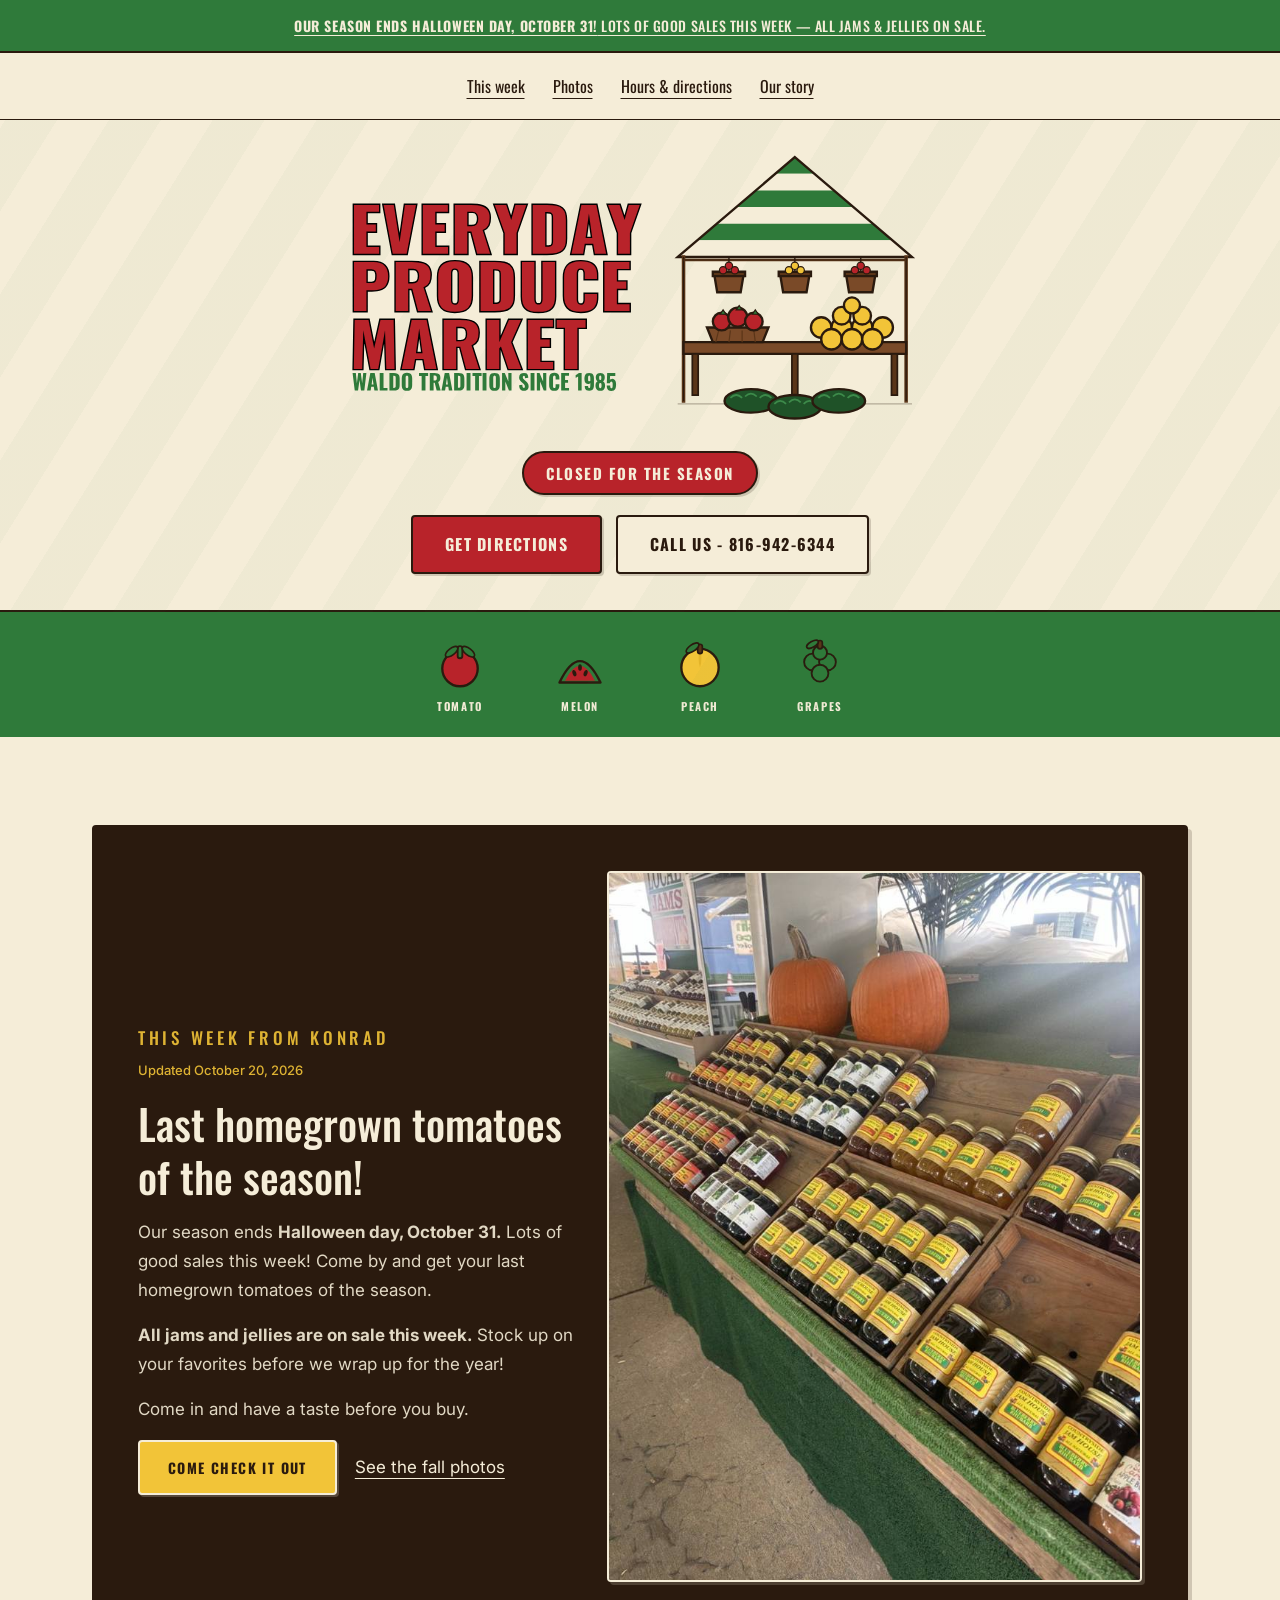
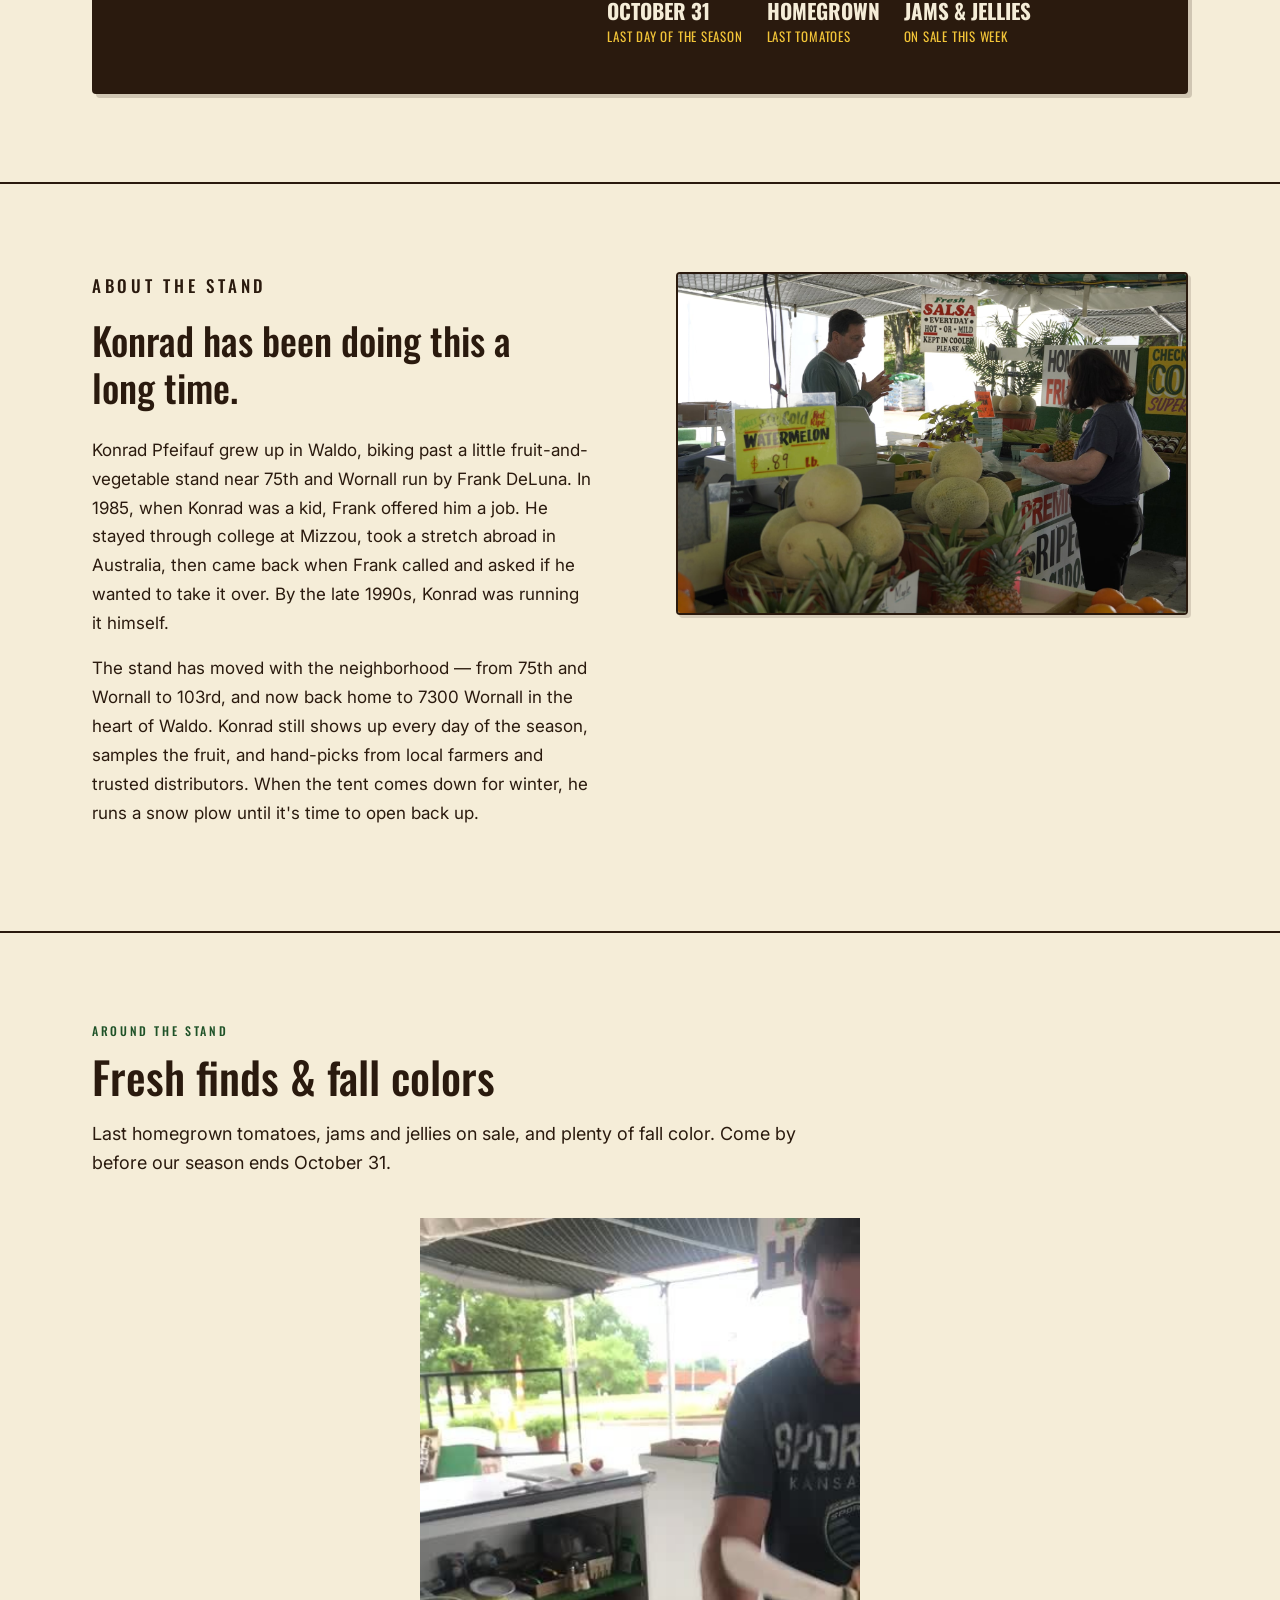
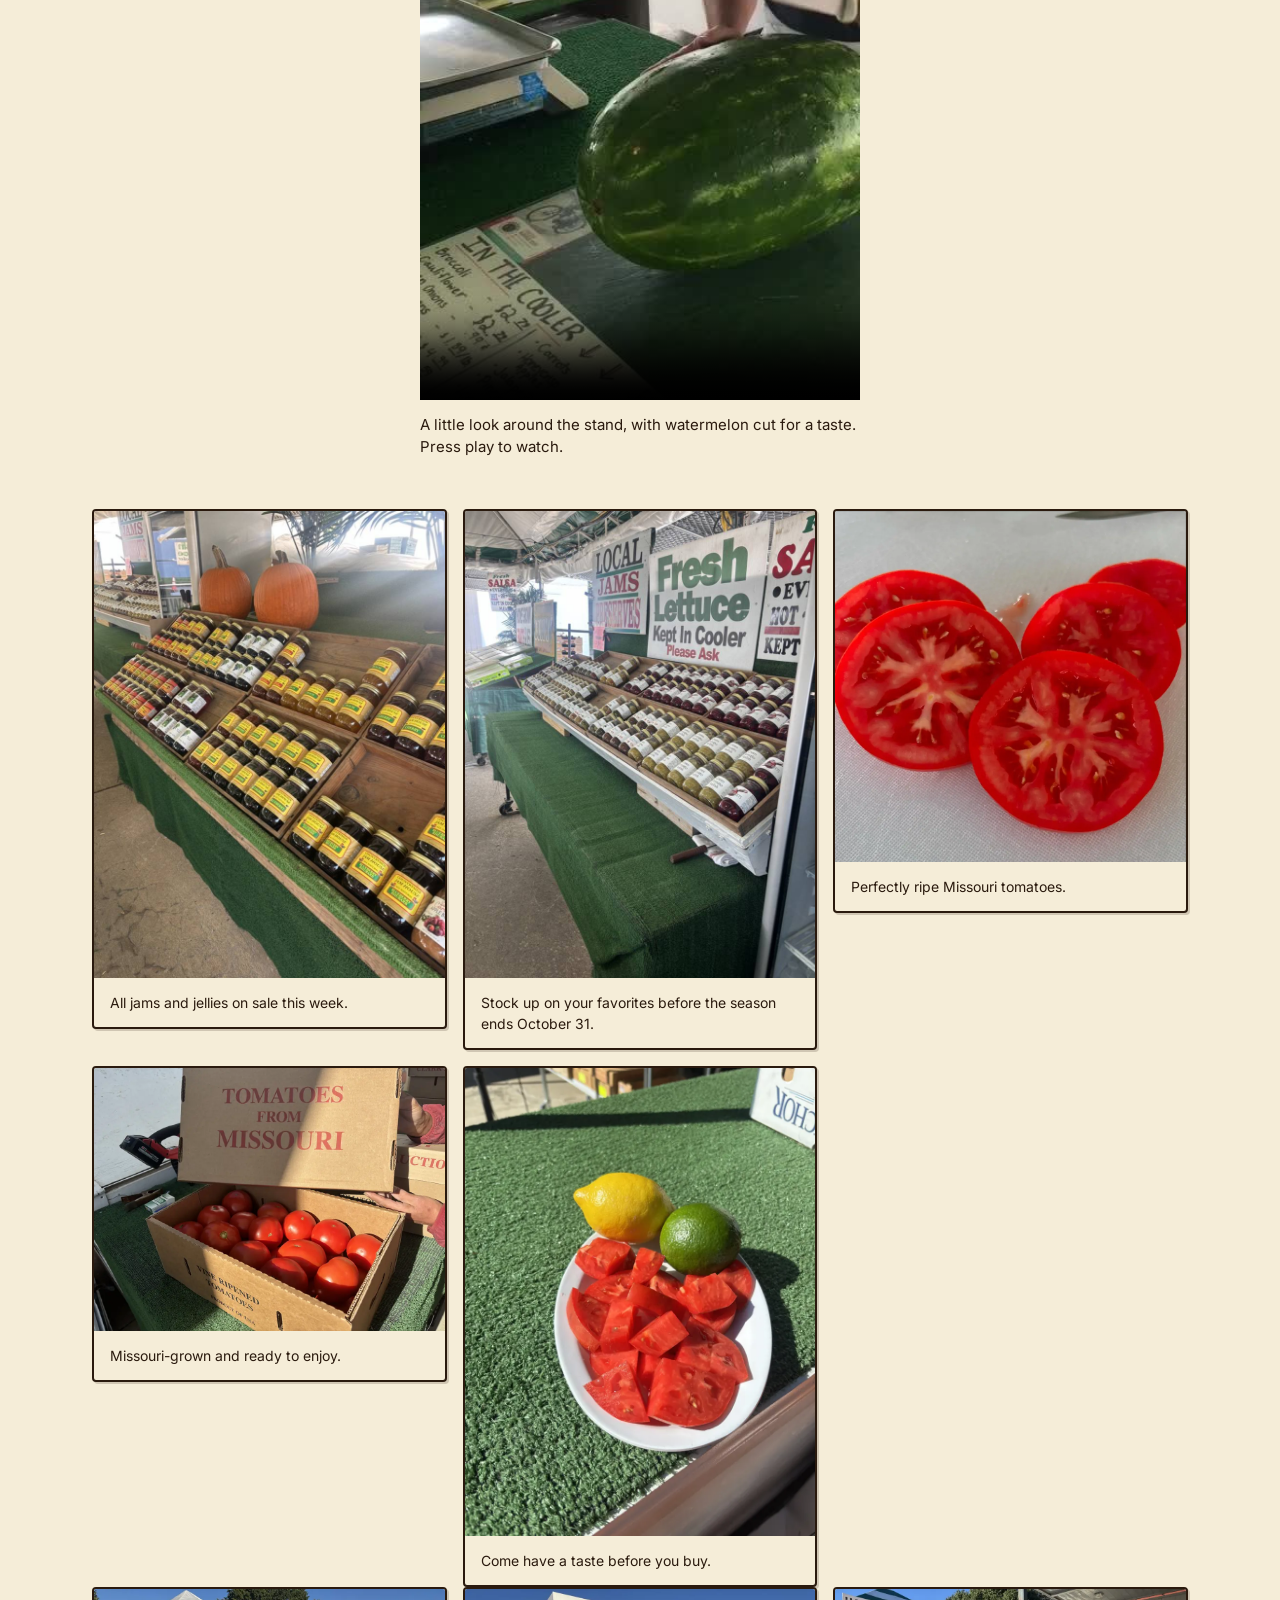
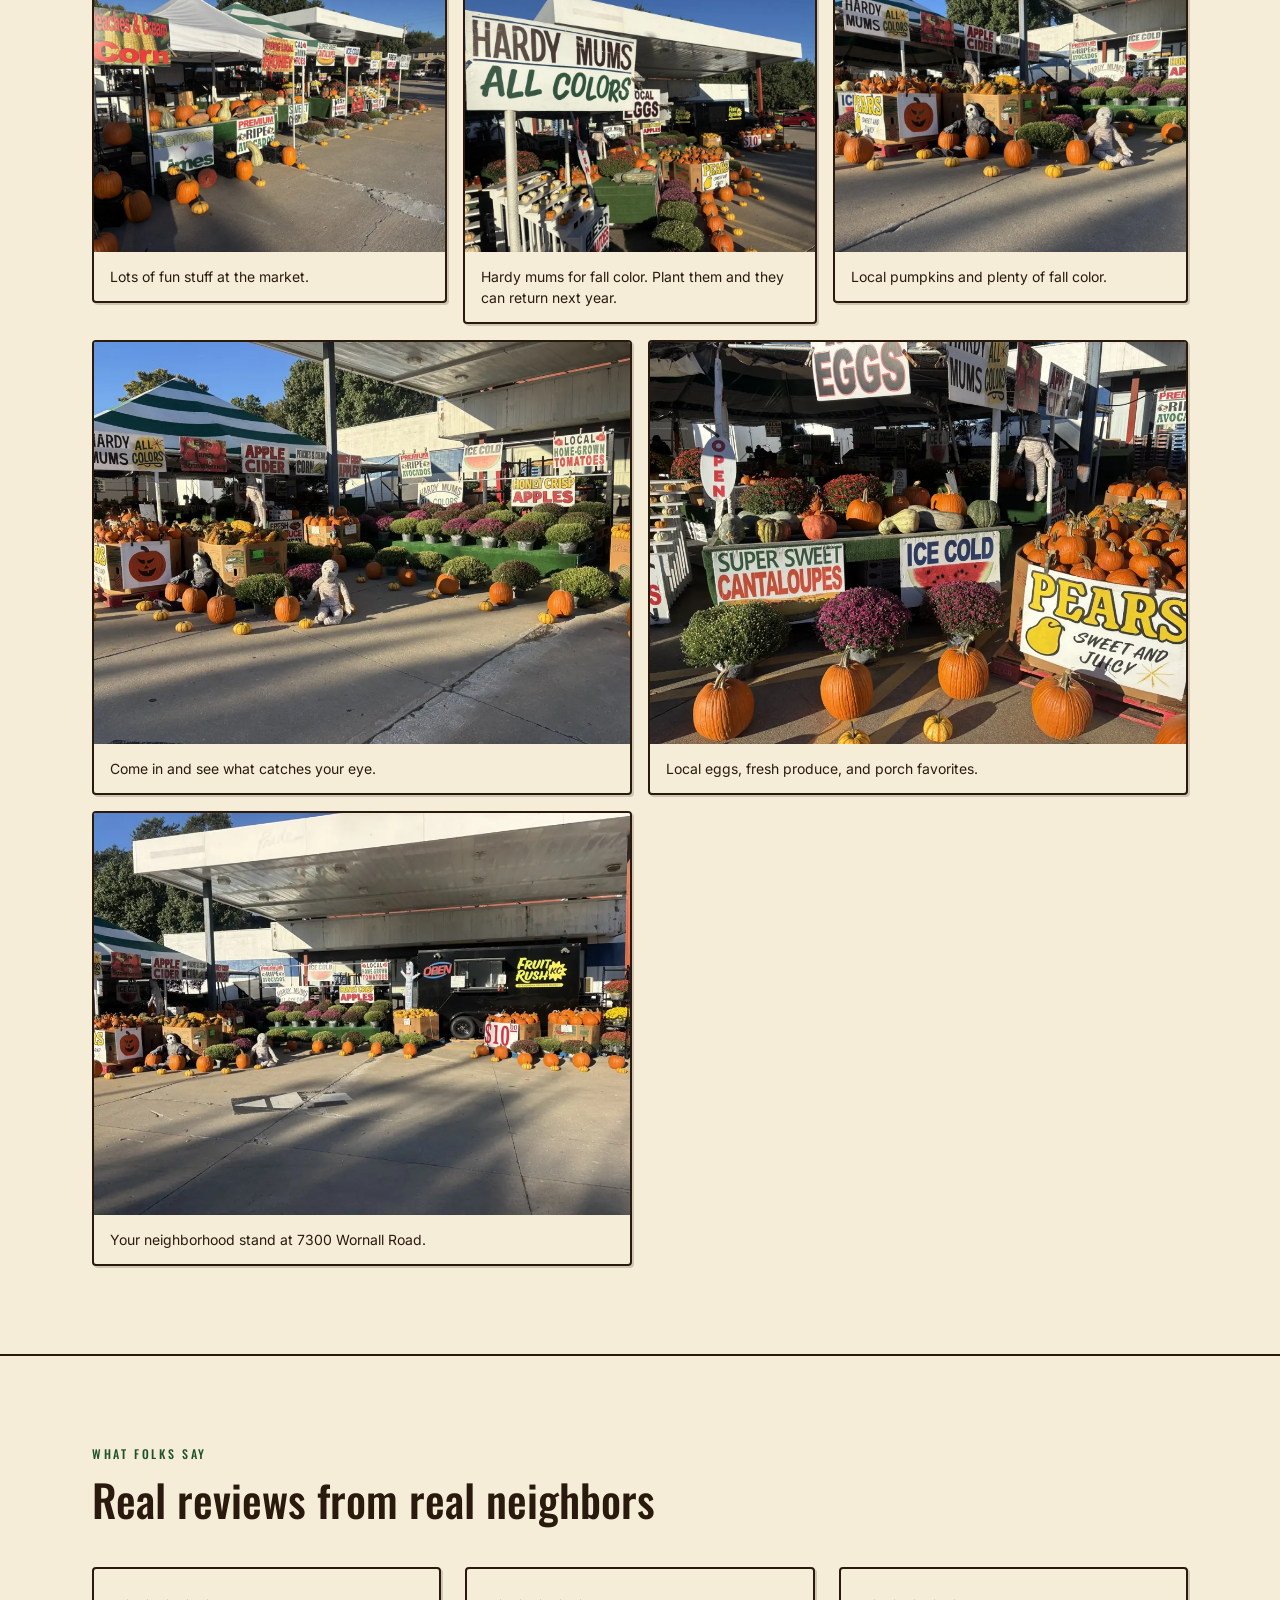
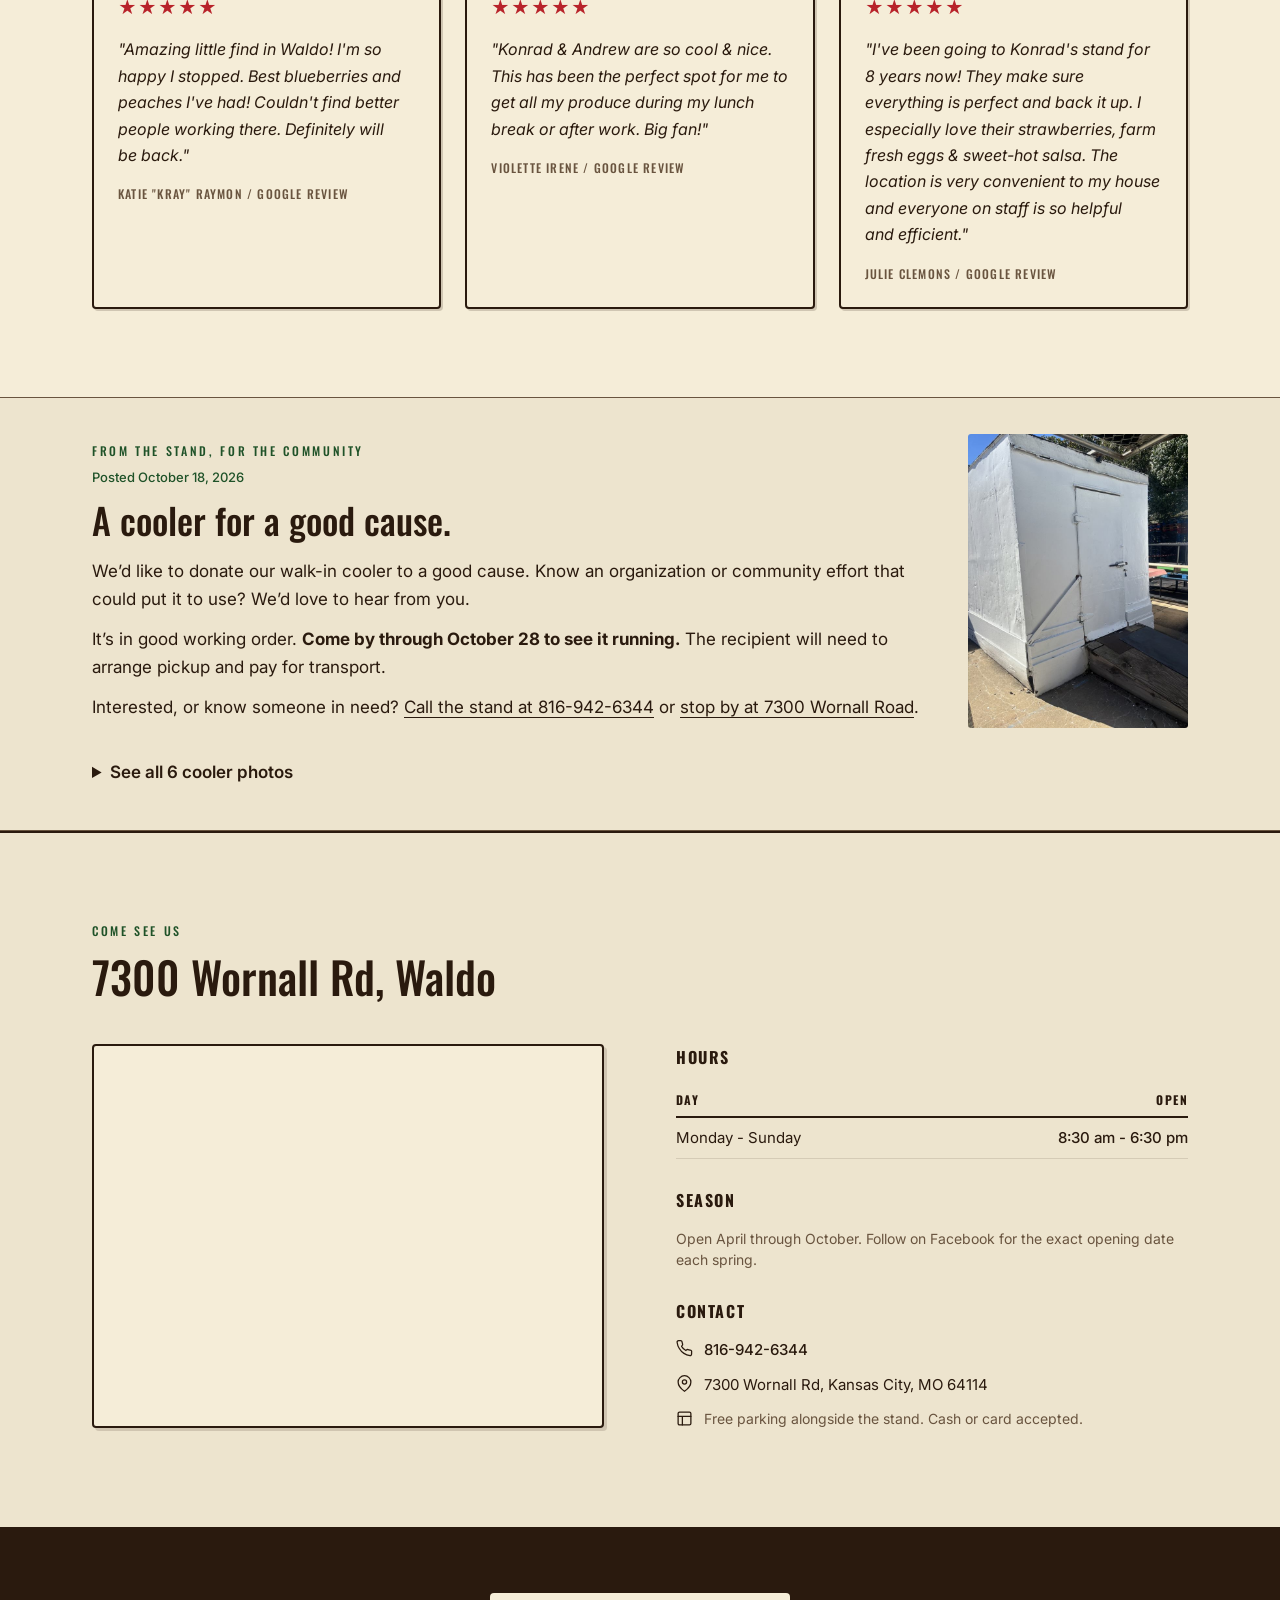
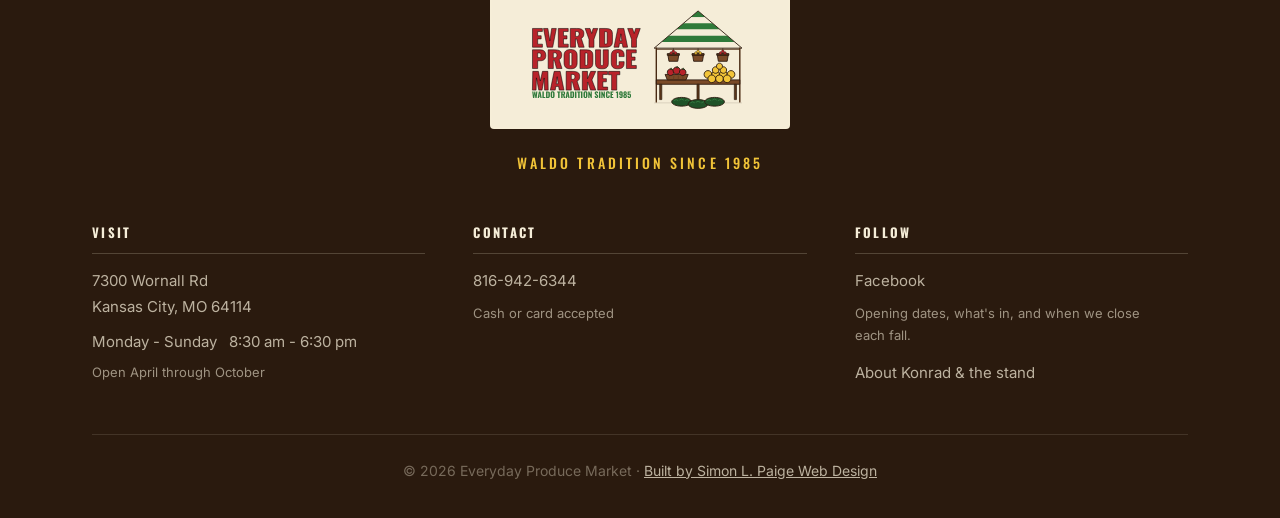
==== commit 9ebfd8fd: "Feature Halloween season closing and jams and jellies sale with new photos" ====
--- a/index.html
+++ b/index.html
@@ -4,9 +4,9 @@
   <meta charset="UTF-8">
   <meta name="viewport" content="width=device-width, initial-scale=1.0">
   <title>Everyday Produce Market | Fresh Local Produce in Waldo, Kansas City</title>
-  <meta name="description" content="Fresh produce, hardy mums, and fall decor at 7300 Wornall Rd in Waldo, Kansas City. Open daily 8:30 am - 6:30 pm, April through October.">
+  <meta name="description" content="Season ends Halloween day, October 31! Last homegrown tomatoes and all jams and jellies on sale this week. Visit 7300 Wornall Rd in Waldo, Kansas City.">
   <meta property="og:title" content="Everyday Produce Market | Produce & Fall Decor in Waldo">
-  <meta property="og:description" content="Visit the Waldo stand for seasonal produce, pumpkins, fall gourds, and hardy mums. Find photos, hours, and directions.">
+  <meta property="og:description" content="Our season ends October 31. Come by for the last homegrown tomatoes and sales on all jams and jellies this week.">
   <meta property="og:image" content="https://everyday-produce.com/photos/weekly-update-2026-10-17/ripe-missouri-tomato-slices.jpg">
   <meta property="og:image:alt" content="Pumpkins and flowering hardy mums outside the Everyday Produce Market stand in Waldo.">
   <meta name="twitter:card" content="summary_large_image">
@@ -454,7 +454,7 @@
   <!-- TODAY'S NEWS BANNER -->
   <header>
   <div class="news-banner" role="region" aria-label="Latest update from the stand">
-    <a href="#this-week"><strong>Chiefs game special — Sunday, October 18:</strong> Get 25% off during the game!</a>
+    <a href="#this-week"><strong>Our season ends Halloween day, October 31!</strong> Lots of good sales this week — all jams &amp; jellies on sale.</a>
   </div>
 
   <nav class="quick-nav" aria-label="Main navigation">
@@ -539,24 +539,21 @@
       <div class="container">
         <div class="house-callout this-week-callout">
           <div class="callout-copy">
-            <p class="eyebrow">This week from Konrad <time class="update-date" datetime="2026-10-17">Updated October 17, 2026</time></p>
-            <h2 id="weekly-heading">Perfectly ripe Missouri tomatoes.</h2>
-            <p>Local pumpkins and hardy mums are here! Plant your mums and they can return next year. Our Missouri tomatoes are perfectly ripe, and we’re still getting ripe avocados, strawberries, and local eggs. And yes, we’re still getting awesome watermelon!</p>
+            <p class="eyebrow">This week from Konrad <time class="update-date" datetime="2026-10-20">Updated October 20, 2026</time></p>
+            <h2 id="weekly-heading">Last homegrown tomatoes of the season!</h2>
+            <p>Our season ends <strong>Halloween day, October 31.</strong> Lots of good sales this week! Come by and get your last homegrown tomatoes of the season.</p>
+            <p><strong>All jams and jellies are on sale this week.</strong> Stock up on your favorites before we wrap up for the year!</p>
             <p>Come in and have a taste before you buy.</p>
-            <p><strong>Chiefs game special:</strong> Get 25% off during the game on Sunday, October 18.</p>
             <div class="callout-actions"><a href="#visit" class="callout-cta">Come check it out</a><a href="#gallery" class="callout-link">See the fall photos</a></div>
           </div>
           <div class="callout-card">
             <div class="callout-photo-slot">
-              <picture>
-                <source srcset="photos/weekly-update-2026-10-17/ripe-missouri-tomato-slices.webp" type="image/webp">
-                <img src="photos/weekly-update-2026-10-17/ripe-missouri-tomato-slices.jpg" alt="Close-up of ripe red Missouri tomato slices on a white cutting board." loading="lazy" width="1000" height="1000">
-              </picture>
+              <img src="photos/weekly-update-2026-10-20/jams-and-jellies.jpg" alt="Jars of jams and jellies displayed in wooden bins beside pumpkins at Everyday Produce." loading="lazy" width="720" height="960">
             </div>
             <div class="house-stat-row">
-              <div class="house-stat"><span class="num">Pumpkins</span><span class="label">for the porch</span></div>
-              <div class="house-stat"><span class="num">Watermelon</span><span class="label">still awesome</span></div>
-              <div class="house-stat"><span class="num">Hardy mums</span><span class="label">plant for next year</span></div>
+              <div class="house-stat"><span class="num">October 31</span><span class="label">last day of the season</span></div>
+              <div class="house-stat"><span class="num">Homegrown</span><span class="label">last tomatoes</span></div>
+              <div class="house-stat"><span class="num">Jams &amp; jellies</span><span class="label">on sale this week</span></div>
             </div>
           </div>
         </div>
@@ -590,7 +587,7 @@
         <div class="gallery-header">
           <p class="eyebrow">Around the stand</p>
           <h2 class="section-h2">Fresh finds &amp; fall colors</h2>
-          <p class="season-lede">Perfectly ripe Missouri tomatoes, pumpkins, hardy mums, and lots of fall color. Come have a taste before you buy.</p>
+          <p class="season-lede">Last homegrown tomatoes, jams and jellies on sale, and plenty of fall color. Come by before our season ends October 31.</p>
         </div>
 
 
@@ -603,6 +600,14 @@
         </figure>
 
         <div class="gallery-grid">
+          <figure class="gallery-item">
+            <img src="photos/weekly-update-2026-10-20/jams-and-jellies.jpg" alt="Jars of jams and jellies in wooden display bins with pumpkins behind them." loading="lazy" decoding="async" width="720" height="960">
+            <figcaption>All jams and jellies on sale this week.</figcaption>
+          </figure>
+          <figure class="gallery-item">
+            <img src="photos/weekly-update-2026-10-20/market-preserves.jpg" alt="Rows of jarred preserves and other market favorites beneath the local jams sign." loading="lazy" decoding="async" width="720" height="960">
+            <figcaption>Stock up on your favorites before the season ends October 31.</figcaption>
+          </figure>
           <figure class="gallery-item">
             <picture>
               <source srcset="photos/weekly-update-2026-10-17/ripe-missouri-tomato-slices.webp" type="image/webp">
@@ -901,7 +906,7 @@
         "https://www.facebook.com/everydayproduce",
         "https://www.yelp.com/biz/everyday-produce-market-kansas-city-2"
       ],
-      "description": "Fresh produce, hardy mums, and fall decor at 7300 Wornall Rd in Waldo, Kansas City. Open daily 8:30 am - 6:30 pm, April through October.",
+      "description": "Season ends Halloween day, October 31! Last homegrown tomatoes and all jams and jellies on sale this week. Visit 7300 Wornall Rd in Waldo, Kansas City.",
       "@id": "https://everyday-produce.com/#market",
       "logo": "https://everyday-produce.com/assets/logo-horizontal.svg",
       "foundingDate": "1985"
@@ -920,7 +925,7 @@
       "@id": "https://everyday-produce.com/#webpage",
       "url": "https://everyday-produce.com/",
       "name": "Everyday Produce Market | Fresh Local Produce in Waldo, Kansas City",
-      "dateModified": "2026-10-18",
+      "dateModified": "2026-10-20",
       "inLanguage": "en-US",
       "isPartOf": {
         "@id": "https://everyday-produce.com/#website"
@@ -928,7 +933,7 @@
       "about": {
         "@id": "https://everyday-produce.com/#market"
       },
-      "description": "October 17 update from Konrad: local pumpkins, hardy mums, tomatoes, ripe avocados, strawberries, local eggs, and watermelon. Taste before you buy. Get 25% off during the Chiefs game on Sunday, October 18."
+      "description": "October 20 update from Konrad: our season ends Halloween day, October 31. Lots of good sales this week, the last homegrown tomatoes of the season, and all jams and jellies on sale this week."
     }
   ]
 }
@@ -943,3 +948,4 @@
 
 
 
+
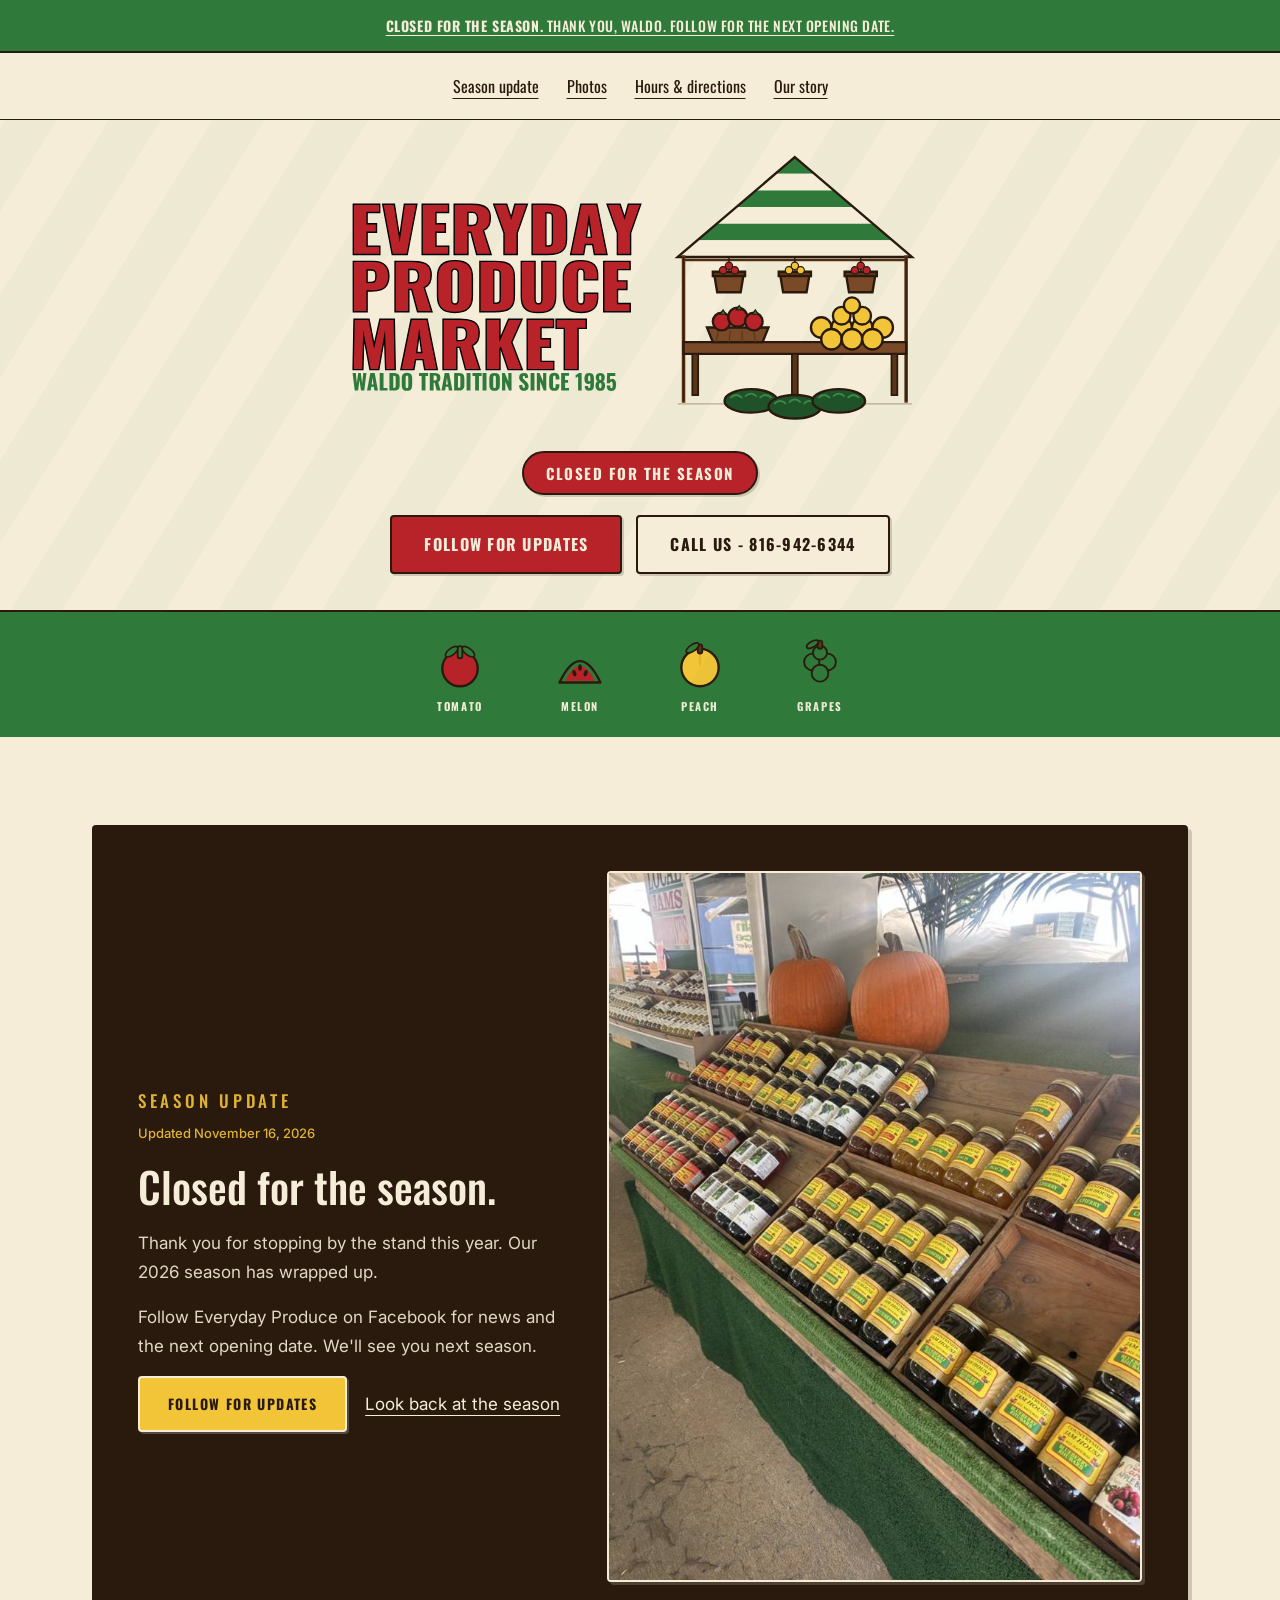
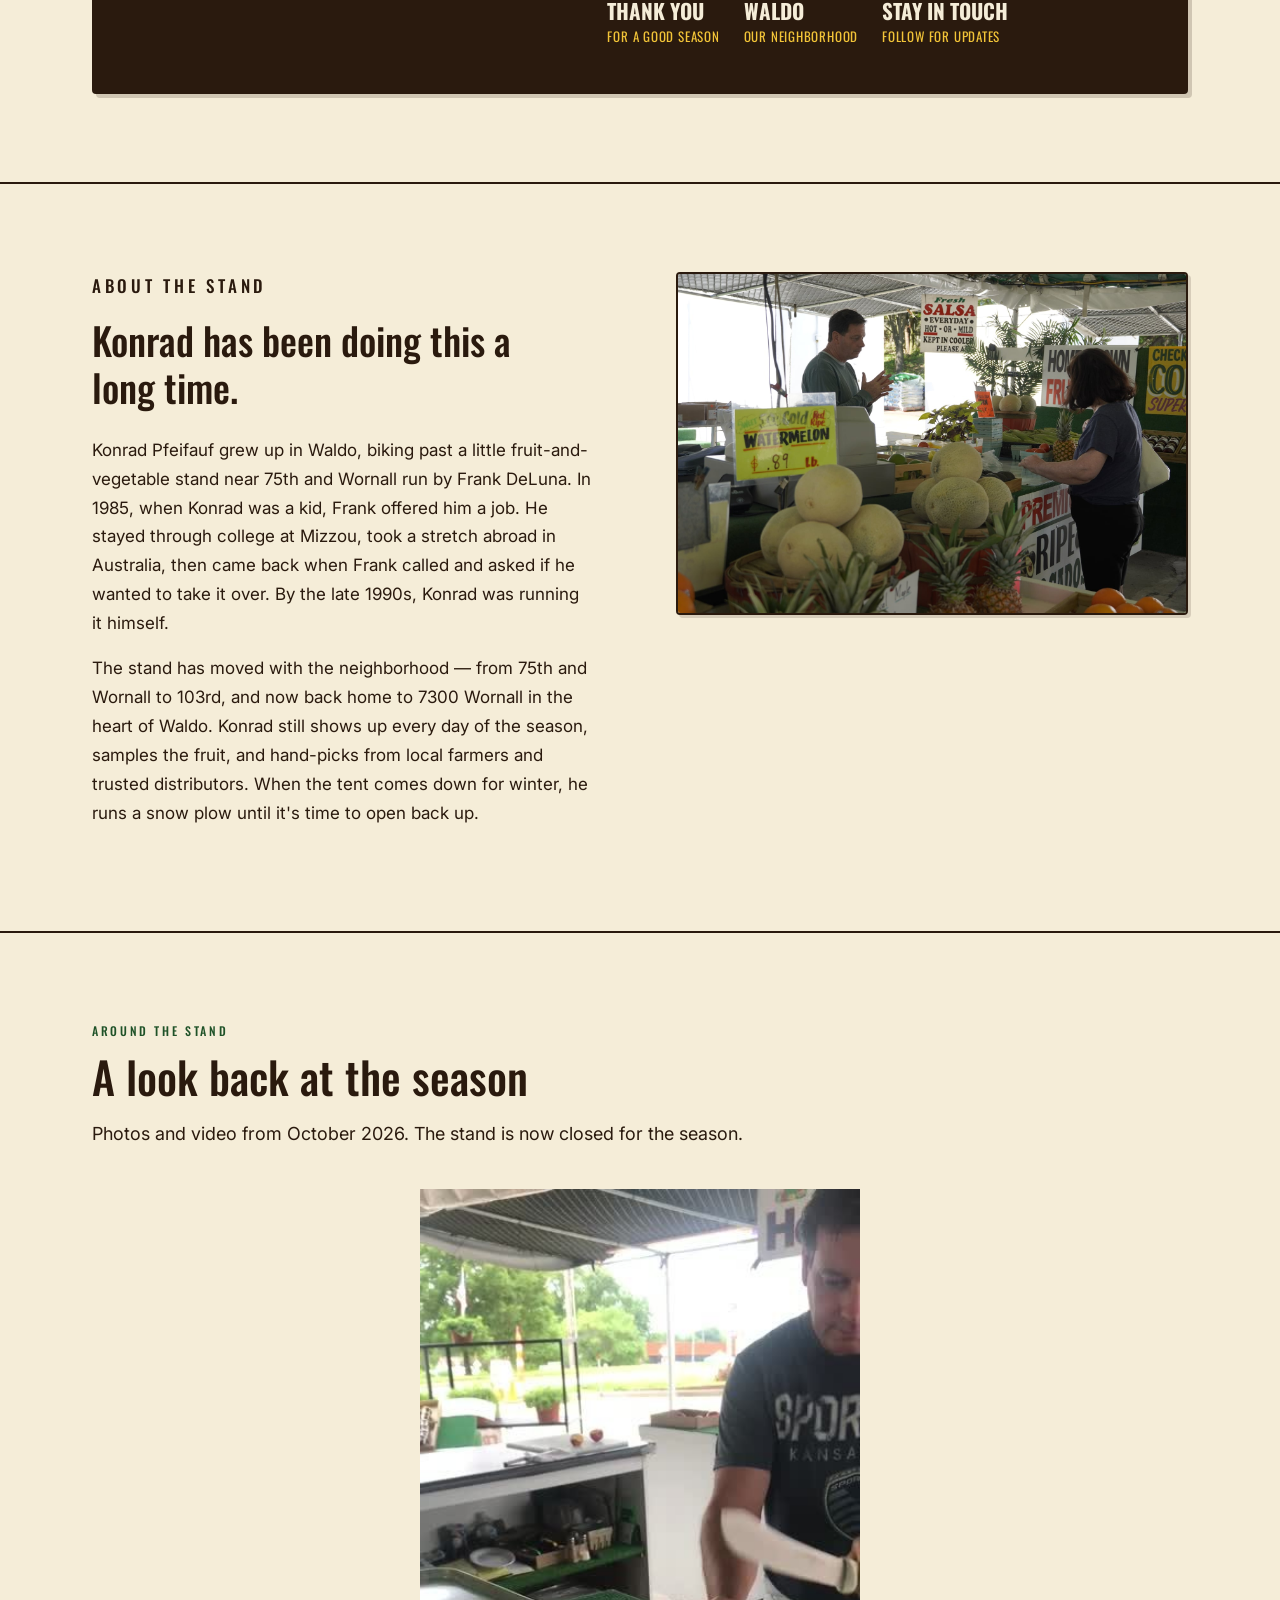
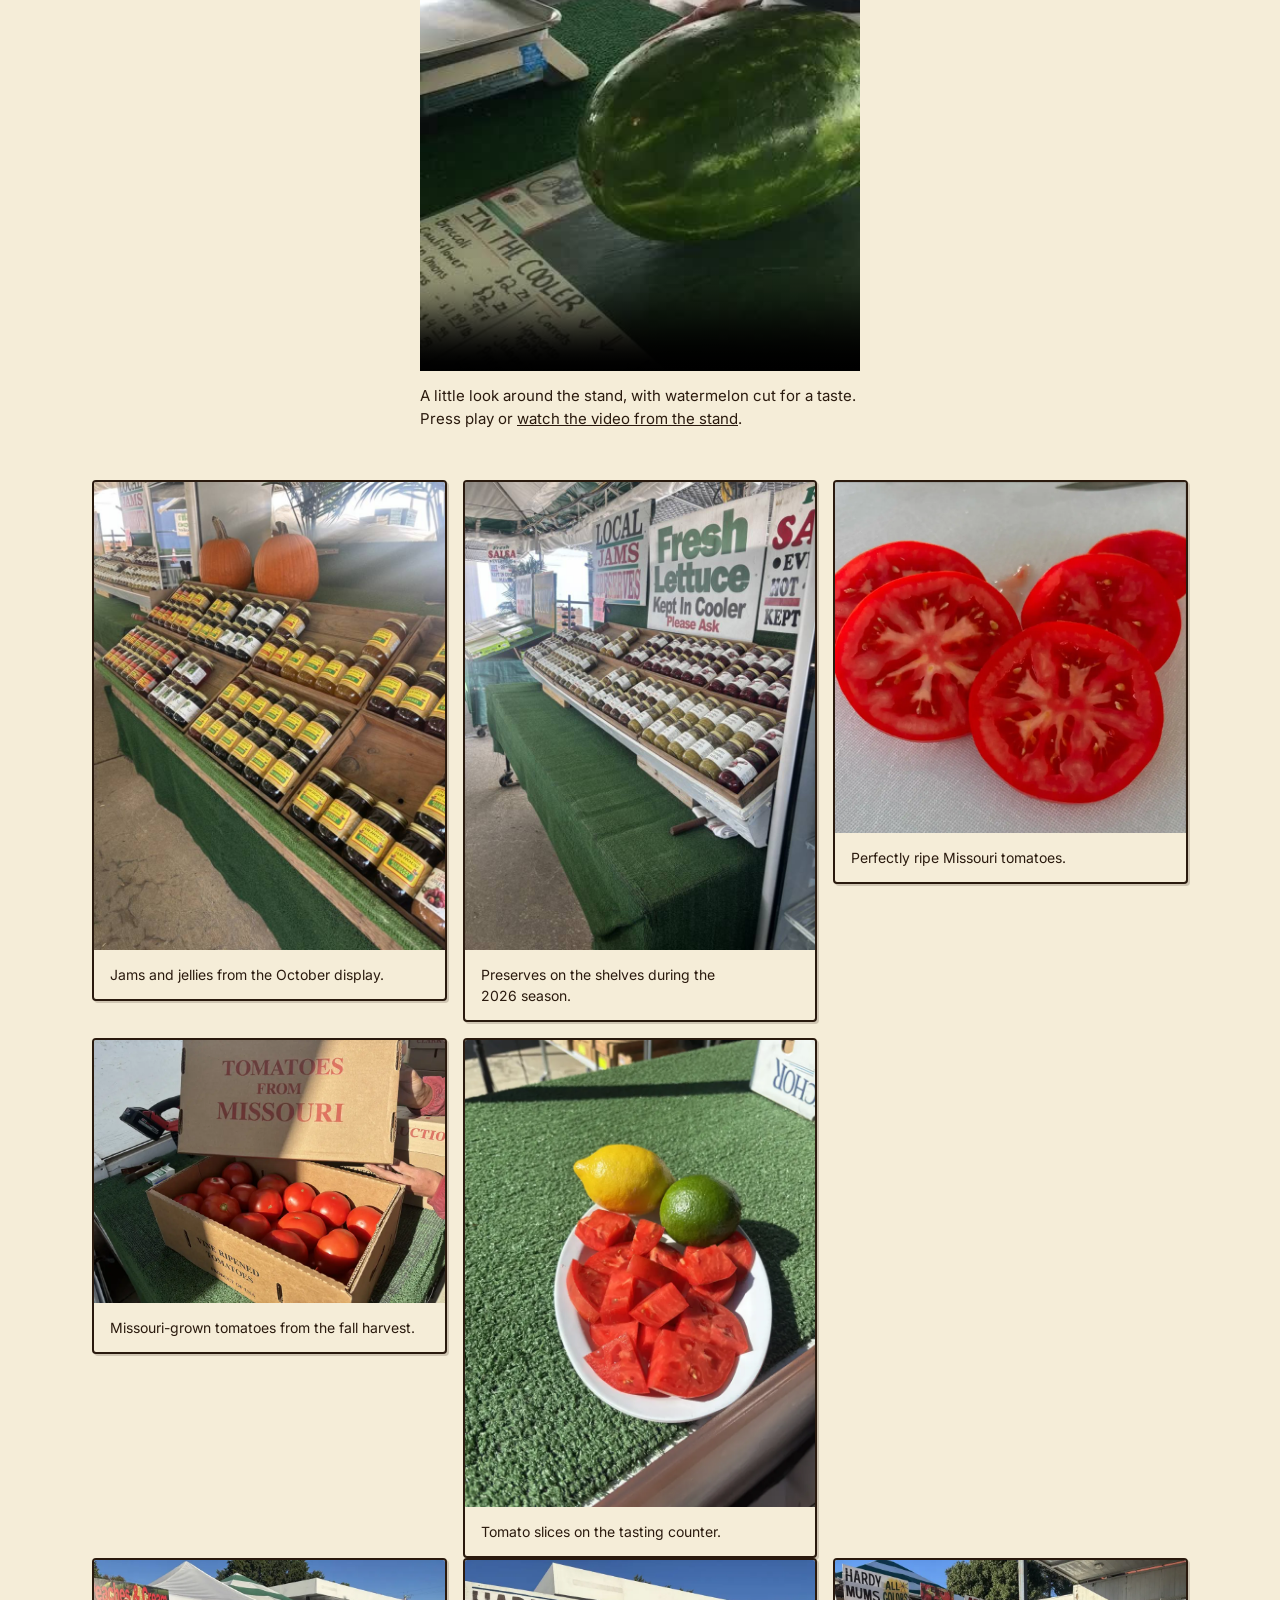
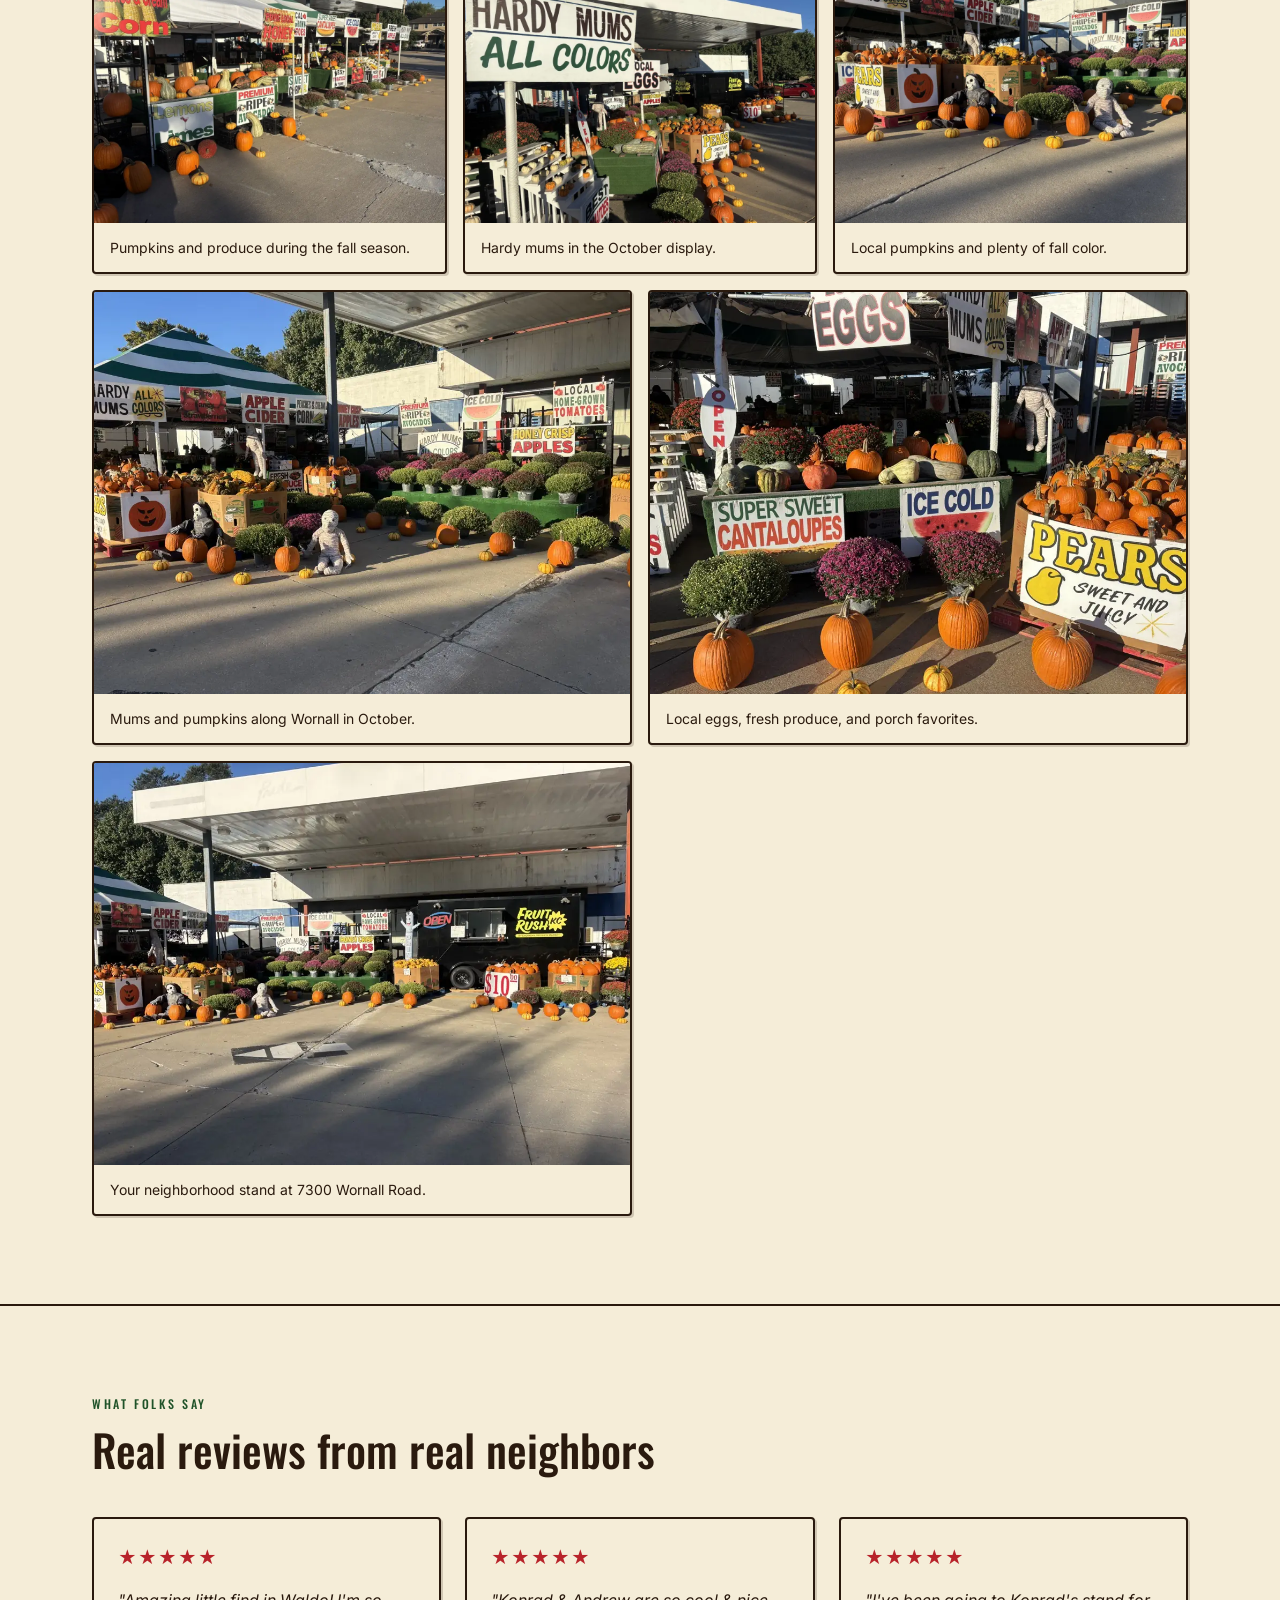
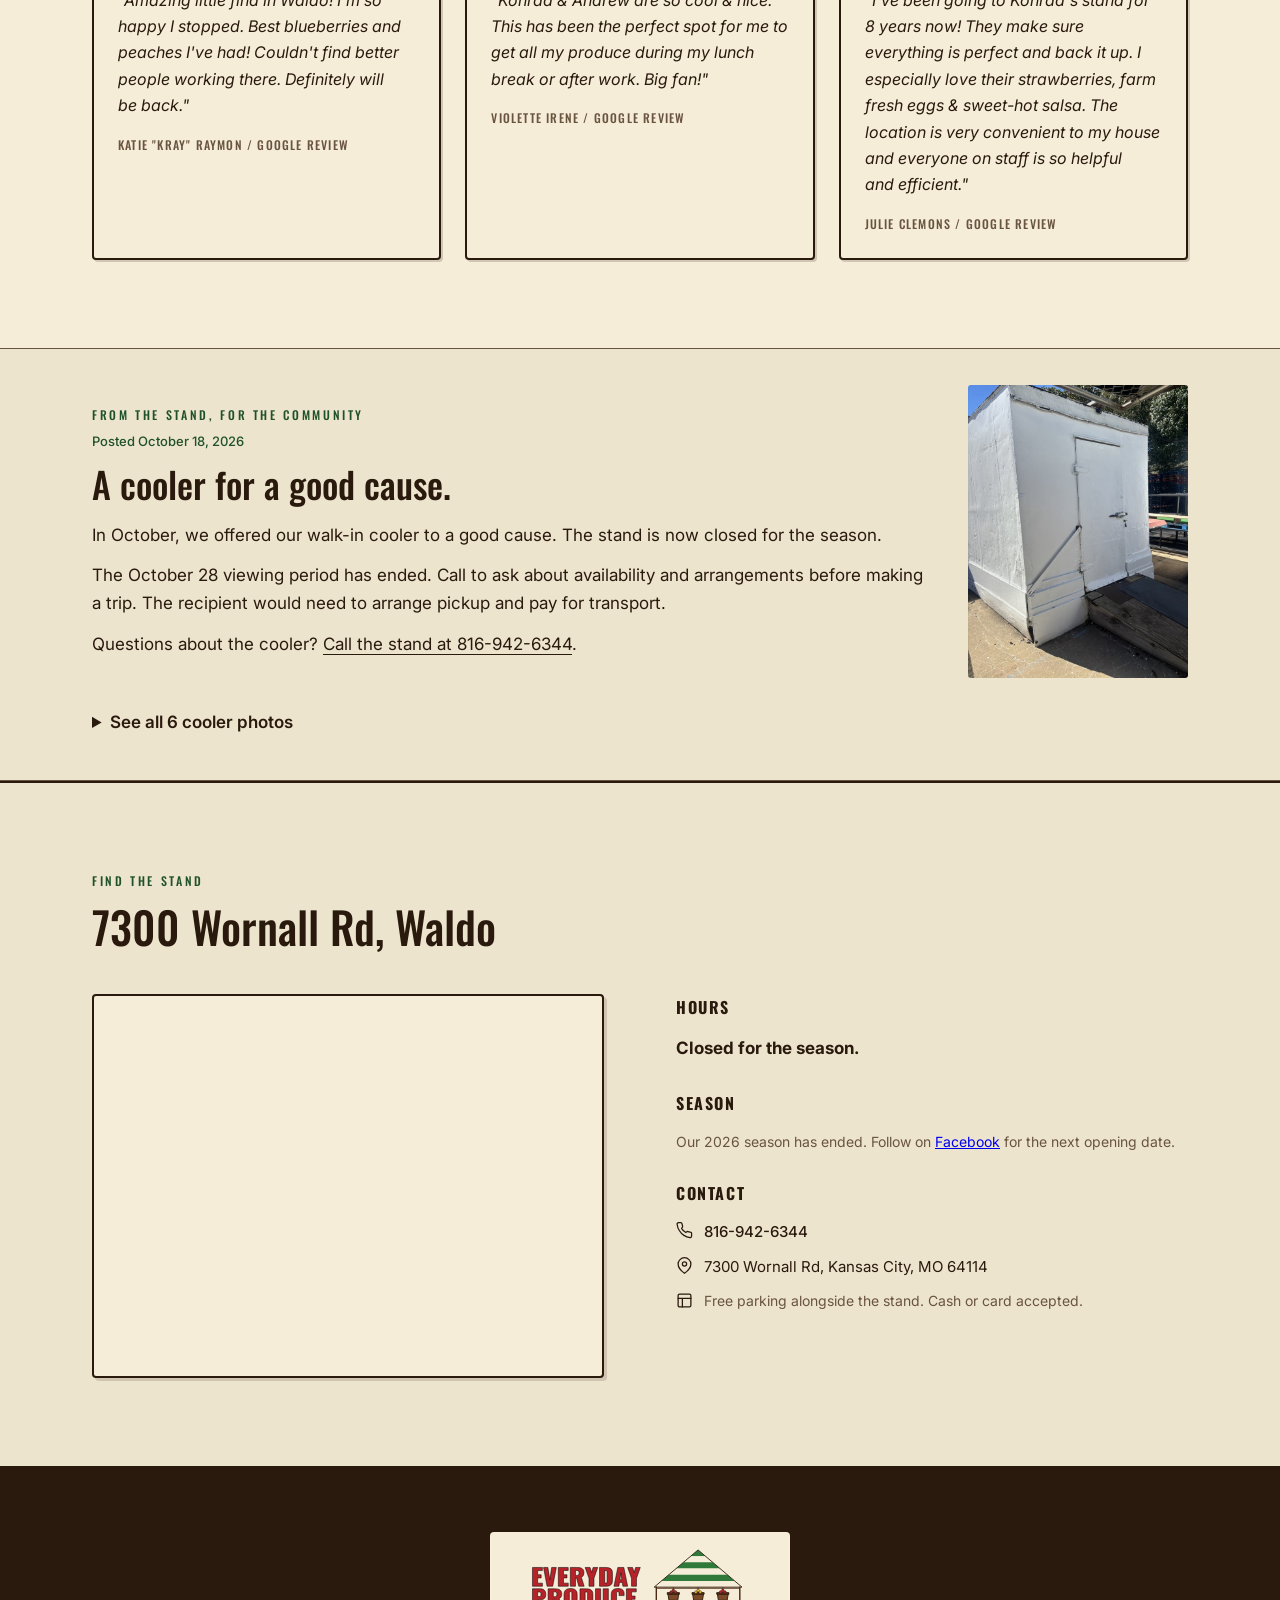
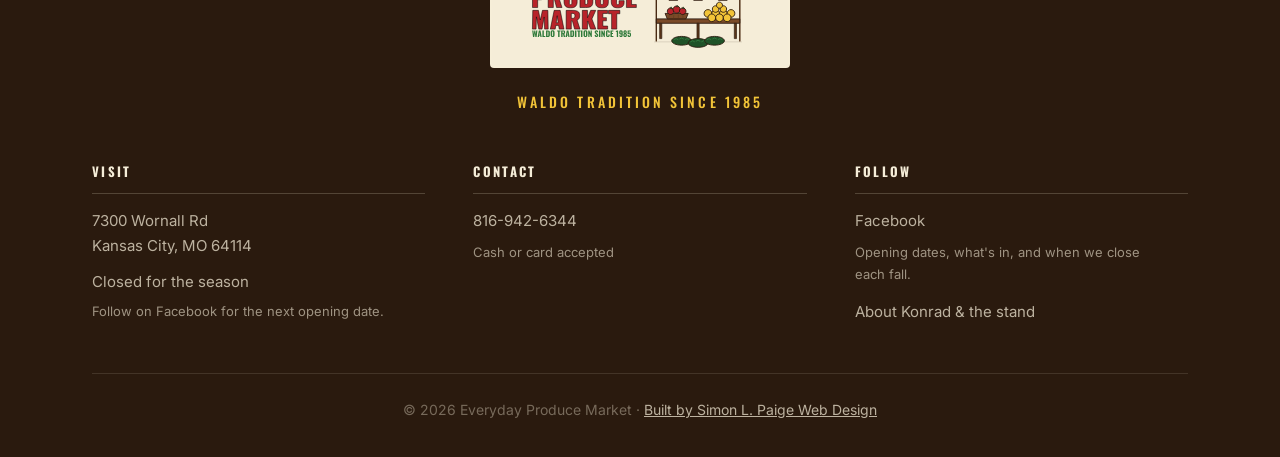
==== commit d5afff21: "Mark Everyday Produce closed for the season" ====
--- a/index.html
+++ b/index.html
@@ -4,11 +4,11 @@
   <meta charset="UTF-8">
   <meta name="viewport" content="width=device-width, initial-scale=1.0">
   <title>Everyday Produce Market | Fresh Local Produce in Waldo, Kansas City</title>
-  <meta name="description" content="Season ends Halloween day, October 31! Last homegrown tomatoes and all jams and jellies on sale this week. Visit 7300 Wornall Rd in Waldo, Kansas City.">
-  <meta property="og:title" content="Everyday Produce Market | Produce & Fall Decor in Waldo">
-  <meta property="og:description" content="Our season ends October 31. Come by for the last homegrown tomatoes and sales on all jams and jellies this week.">
+  <meta name="description" content="Closed for the season. Thank you, Waldo, for another year at Everyday Produce Market. Follow on Facebook for the next opening date. 7300 Wornall Rd, Kansas City.">
+  <meta property="og:title" content="Everyday Produce Market | Closed for the Season">
+  <meta property="og:description" content="Closed for the season. Thank you, Waldo, for another year at Everyday Produce Market. Follow on Facebook for the next opening date. 7300 Wornall Rd, Kansas City.">
   <meta property="og:image" content="https://everyday-produce.com/photos/weekly-update-2026-10-17/ripe-missouri-tomato-slices.jpg">
-  <meta property="og:image:alt" content="Pumpkins and flowering hardy mums outside the Everyday Produce Market stand in Waldo.">
+  <meta property="og:image:alt" content="Ripe Missouri tomato slices photographed at the stand during the 2026 season.">
   <meta name="twitter:card" content="summary_large_image">
   <meta property="og:locale" content="en_US">
   <meta property="og:site_name" content="Everyday Produce Market">
@@ -417,7 +417,8 @@
     a:focus-visible { outline: 3px solid var(--ink); outline-offset: 4px; }
     .this-week-callout a:focus-visible, footer a:focus-visible { outline-color: var(--cream); }
     .market-video { max-width: 440px; margin: 0 auto 36px; }
-    .market-video video { display: block; width: 100%; height: auto; background: #15251a; }
+    .market-video video { display: block; width: 100%; height: auto; background: #15251a; color: var(--cream); }
+    .market-video figcaption a { color: var(--ink); }
     .market-video figcaption { padding: 14px 0; font-size: 15px; line-height: 1.5; }
     .update-date { display: block; font-family: 'Inter', sans-serif; font-size: 13px; letter-spacing: 0; text-transform: none; margin-top: 6px; }
     .callout-actions { display: flex; flex-wrap: wrap; align-items: center; gap: 18px; }
@@ -454,11 +455,11 @@
   <!-- TODAY'S NEWS BANNER -->
   <header>
   <div class="news-banner" role="region" aria-label="Latest update from the stand">
-    <a href="#this-week"><strong>Our season ends Halloween day, October 31!</strong> Lots of good sales this week — all jams &amp; jellies on sale.</a>
+    <a href="#this-week"><strong>Closed for the season.</strong> Thank you, Waldo. Follow for the next opening date.</a>
   </div>
 
   <nav class="quick-nav" aria-label="Main navigation">
-    <a href="#this-week">This week</a><a href="#gallery">Photos</a><a href="#visit">Hours &amp; directions</a><a href="about.html">Our story</a>
+    <a href="#this-week">Season update</a><a href="#gallery">Photos</a><a href="#visit">Hours &amp; directions</a><a href="about.html">Our story</a>
   </nav>
   </header>
 
@@ -469,13 +470,13 @@
       <div class="hero-inner">
         <img src="assets/logo-horizontal.svg?v=3" alt="Everyday Produce Market - Waldo Tradition Since 1985" class="ep-logo hero-logo" width="920" height="400">
 
-        <div id="status-pill" class="status-pill status-open" aria-live="polite" aria-atomic="true" aria-label="Seasonal hours">
-          8:30 am - 6:30 pm &middot; 7 days a week
+        <div id="status-pill" class="status-pill status-closed" aria-live="polite" aria-atomic="true" aria-label="Seasonal hours">
+          Closed for the season
         </div>
 
         <div class="hero-ctas">
-          <a href="https://maps.google.com/?q=7300+Wornall+Rd+Kansas+City+MO+64114"
-             class="btn btn-primary" target="_blank" rel="noopener">Get directions</a>
+          <a href="https://www.facebook.com/everydayproduce"
+             class="btn btn-primary" target="_blank" rel="noopener">Follow for updates</a>
           <a href="tel:+18169426344" class="btn btn-secondary">Call us - 816-942-6344</a>
         </div>
       </div>
@@ -539,21 +540,20 @@
       <div class="container">
         <div class="house-callout this-week-callout">
           <div class="callout-copy">
-            <p class="eyebrow">This week from Konrad <time class="update-date" datetime="2026-10-20">Updated October 20, 2026</time></p>
-            <h2 id="weekly-heading">Last homegrown tomatoes of the season!</h2>
-            <p>Our season ends <strong>Halloween day, October 31.</strong> Lots of good sales this week! Come by and get your last homegrown tomatoes of the season.</p>
-            <p><strong>All jams and jellies are on sale this week.</strong> Stock up on your favorites before we wrap up for the year!</p>
-            <p>Come in and have a taste before you buy.</p>
-            <div class="callout-actions"><a href="#visit" class="callout-cta">Come check it out</a><a href="#gallery" class="callout-link">See the fall photos</a></div>
+            <p class="eyebrow">Season update <time class="update-date" datetime="2026-11-16">Updated November 16, 2026</time></p>
+            <h2 id="weekly-heading">Closed for the season.</h2>
+            <p>Thank you for stopping by the stand this year. Our 2026 season has wrapped up.</p>
+            <p>Follow Everyday Produce on Facebook for news and the next opening date. We'll see you next season.</p>
+            <div class="callout-actions"><a href="https://www.facebook.com/everydayproduce" class="callout-cta" target="_blank" rel="noopener">Follow for updates</a><a href="#gallery" class="callout-link">Look back at the season</a></div>
           </div>
           <div class="callout-card">
             <div class="callout-photo-slot">
               <img src="photos/weekly-update-2026-10-20/jams-and-jellies.jpg" alt="Jars of jams and jellies displayed in wooden bins beside pumpkins at Everyday Produce." loading="lazy" width="720" height="960">
             </div>
             <div class="house-stat-row">
-              <div class="house-stat"><span class="num">October 31</span><span class="label">last day of the season</span></div>
-              <div class="house-stat"><span class="num">Homegrown</span><span class="label">last tomatoes</span></div>
-              <div class="house-stat"><span class="num">Jams &amp; jellies</span><span class="label">on sale this week</span></div>
+              <div class="house-stat"><span class="num">Thank you</span><span class="label">for a good season</span></div>
+              <div class="house-stat"><span class="num">Waldo</span><span class="label">our neighborhood</span></div>
+              <div class="house-stat"><span class="num">Stay in touch</span><span class="label">follow for updates</span></div>
             </div>
           </div>
         </div>
@@ -586,27 +586,27 @@
       <div class="container">
         <div class="gallery-header">
           <p class="eyebrow">Around the stand</p>
-          <h2 class="section-h2">Fresh finds &amp; fall colors</h2>
-          <p class="season-lede">Last homegrown tomatoes, jams and jellies on sale, and plenty of fall color. Come by before our season ends October 31.</p>
+          <h2 class="section-h2">A look back at the season</h2>
+          <p class="season-lede">Photos and video from October 2026. The stand is now closed for the season.</p>
         </div>
 
 
         <figure class="market-video">
           <video controls playsinline preload="none" poster="photos/weekly-update-2026-10-17/watermelon-video-poster.jpg" width="360" height="640" aria-label="A visit to Everyday Produce, including watermelon being cut at the stand" aria-describedby="market-video-caption">
             <source src="videos/market-walkthrough-2026-10-17.mp4" type="video/mp4">
-            <a href="videos/market-walkthrough-2026-10-17.mp4">Watch the video from the stand</a>.
+            Your browser does not support embedded video. Use the link below to watch.
           </video>
-          <figcaption id="market-video-caption">A little look around the stand, with watermelon cut for a taste. Press play to watch.</figcaption>
+          <figcaption id="market-video-caption">A little look around the stand, with watermelon cut for a taste. Press play or <a href="videos/market-walkthrough-2026-10-17.mp4">watch the video from the stand</a>.</figcaption>
         </figure>
 
         <div class="gallery-grid">
           <figure class="gallery-item">
             <img src="photos/weekly-update-2026-10-20/jams-and-jellies.jpg" alt="Jars of jams and jellies in wooden display bins with pumpkins behind them." loading="lazy" decoding="async" width="720" height="960">
-            <figcaption>All jams and jellies on sale this week.</figcaption>
+            <figcaption>Jams and jellies from the October display.</figcaption>
           </figure>
           <figure class="gallery-item">
             <img src="photos/weekly-update-2026-10-20/market-preserves.jpg" alt="Rows of jarred preserves and other market favorites beneath the local jams sign." loading="lazy" decoding="async" width="720" height="960">
-            <figcaption>Stock up on your favorites before the season ends October 31.</figcaption>
+            <figcaption>Preserves on the shelves during the 2026 season.</figcaption>
           </figure>
           <figure class="gallery-item">
             <picture>
@@ -620,14 +620,14 @@
               <source srcset="photos/weekly-update-2026-10-17/tomatoes-from-missouri.webp" type="image/webp">
               <img src="photos/weekly-update-2026-10-17/tomatoes-from-missouri.jpg" alt="Ripe red tomatoes in an open box labeled Tomatoes from Missouri." loading="lazy" decoding="async" width="1000" height="750">
             </picture>
-            <figcaption>Missouri-grown and ready to enjoy.</figcaption>
+            <figcaption>Missouri-grown tomatoes from the fall harvest.</figcaption>
           </figure>
           <figure class="gallery-item">
             <picture>
               <source srcset="photos/weekly-update-2026-10-17/tomato-tasting-plate.webp" type="image/webp">
               <img src="photos/weekly-update-2026-10-17/tomato-tasting-plate.jpg" alt="A plate of cut red tomatoes with a lemon and lime on the market counter." loading="lazy" decoding="async" width="750" height="1000">
             </picture>
-            <figcaption>Come have a taste before you buy.</figcaption>
+            <figcaption>Tomato slices on the tasting counter.</figcaption>
           </figure>
         </div>
         <div class="gallery-grid">
@@ -636,14 +636,14 @@
               <source srcset="photos/weekly-update-2026-10-17/pumpkins-and-produce.webp" type="image/webp">
               <img src="photos/weekly-update-2026-10-17/pumpkins-and-produce.jpg" alt="Pumpkins and produce displays stretch along the sidewalk under the market tents." loading="lazy" decoding="async" width="1000" height="750">
             </picture>
-            <figcaption>Lots of fun stuff at the market.</figcaption>
+            <figcaption>Pumpkins and produce during the fall season.</figcaption>
           </figure>
           <figure class="gallery-item">
             <picture>
               <source srcset="photos/weekly-update-2026-10-17/hardy-mums.webp" type="image/webp">
               <img src="photos/weekly-update-2026-10-17/hardy-mums.jpg" alt="Hardy mums in several colors sit beside pumpkins beneath the market awning." loading="lazy" decoding="async" width="1000" height="750">
             </picture>
-            <figcaption>Hardy mums for fall color. Plant them and they can return next year.</figcaption>
+            <figcaption>Hardy mums in the October display.</figcaption>
           </figure>
           <figure class="gallery-item">
             <picture>
@@ -659,7 +659,7 @@
               <source srcset="photos/weekly-update-2026-10-17/market-fall-colors.webp" type="image/webp">
               <img src="photos/weekly-update-2026-10-17/market-fall-colors.jpg" alt="Mums, pumpkins, and produce displays line the open-air market on Wornall Road." loading="lazy" decoding="async" width="1000" height="750">
             </picture>
-            <figcaption>Come in and see what catches your eye.</figcaption>
+            <figcaption>Mums and pumpkins along Wornall in October.</figcaption>
           </figure>
           <figure class="gallery-item">
             <picture>
@@ -716,9 +716,9 @@
           <div class="community-copy">
             <p class="eyebrow">From the stand, for the community <time class="update-date" datetime="2026-10-18">Posted October 18, 2026</time></p>
             <h2 id="cooler-heading">A cooler for a good cause.</h2>
-            <p>We’d like to donate our walk-in cooler to a good cause. Know an organization or community effort that could put it to use? We’d love to hear from you.</p>
-            <p>It’s in good working order. <strong>Come by through October 28 to see it running.</strong> The recipient will need to arrange pickup and pay for transport.</p>
-            <p>Interested, or know someone in need? <a href="tel:+18169426344">Call the stand at 816-942-6344</a> or <a href="#visit">stop by at 7300 Wornall Road</a>.</p>
+            <p>In October, we offered our walk-in cooler to a good cause. The stand is now closed for the season.</p>
+            <p>The October 28 viewing period has ended. Call to ask about availability and arrangements before making a trip. The recipient would need to arrange pickup and pay for transport.</p>
+            <p>Questions about the cooler? <a href="tel:+18169426344">Call the stand at 816-942-6344</a>.</p>
           </div>
           <a href="photos/cooler-donation-2026-10-18/cooler-front.jpg" aria-label="View the cooler exterior photo"><img class="community-photo" src="photos/cooler-donation-2026-10-18/cooler-front.jpg" alt="White walk-in cooler with its entry door and access ramp." loading="lazy" decoding="async" width="675" height="900"></a>
         </div>
@@ -739,7 +739,7 @@
     <!-- VISIT -->
     <section id="visit" class="section-pad">
       <div class="container">
-        <p class="eyebrow">Come see us</p>
+        <p class="eyebrow">Find the stand</p>
         <h2 class="section-h2">7300 Wornall Rd, Waldo</h2>
 
         <div class="visit-grid">
@@ -755,17 +755,10 @@
 
           <div class="hours-block">
             <p class="hours-h3">Hours</p>
-            <table class="hours-table" aria-label="Store hours">
-              <thead>
-                <tr><th scope="col">Day</th><th scope="col">Open</th></tr>
-              </thead>
-              <tbody>
-                <tr><td>Monday - Sunday</td><td><time datetime="08:30-18:30">8:30 am - 6:30 pm</time></td></tr>
-              </tbody>
-            </table>
+            <p><strong>Closed for the season.</strong></p>
 
             <p class="hours-h3">Season</p>
-            <p class="contact-note" style="margin-bottom:24px;">Open April through October. Follow on Facebook for the exact opening date each spring.</p>
+            <p class="contact-note" style="margin-bottom:24px;">Our 2026 season has ended. Follow on <a href="https://www.facebook.com/everydayproduce" target="_blank" rel="noopener">Facebook</a> for the next opening date.</p>
 
             <p class="hours-h3">Contact</p>
             <div class="contact-row">
@@ -803,8 +796,8 @@
         <div class="footer-col">
           <h4>Visit</h4>
           <p>7300 Wornall Rd<br>Kansas City, MO 64114</p>
-          <p style="margin-top:10px;">Monday - Sunday &nbsp; 8:30 am - 6:30 pm</p>
-          <p class="footer-dim">Open April through October</p>
+          <p style="margin-top:10px;">Closed for the season</p>
+          <p class="footer-dim">Follow on Facebook for the next opening date.</p>
         </div>
         <div class="footer-col">
           <h4>Contact</h4>
@@ -826,43 +819,7 @@
     </div>
   </footer>
 
-  <script>
-    // Hero status pill.
-    // Per Konrad: in season, always show the standing hours line
-    // ("8:30 am - 6:30 pm \u00b7 7 days a week"). Off-season, flip to
-    // "Closed for the season". The stand runs April 15 - October 31.
-    (function () {
-      function inSeason(d) {
-        const m = d.getMonth(), day = d.getDate();
-        if (m < 3 || m > 9) return false;         // closed Nov-March
-        if (m === 3 && day < 15) return false;    // opens mid-April
-        return true;
-      }
-
-      function liveStatus() {
-        const now = new Date();
-        if (!inSeason(now)) {
-          return { open: false, text: 'Closed for the season' };
-        }
-        if (now.getMonth() === 6 && now.getDate() === 4) {
-          return { open: true, text: '8:30 am - 4:30 pm \u00b7 Fourth of July' };
-        }
-        return { open: true, text: '8:30 am - 6:30 pm \u00b7 7 days a week' };
-      }
-
-      function apply(s) {
-        const pill = document.getElementById('status-pill');
-        if (!pill) return;
-        pill.textContent = s.text;
-        pill.classList.toggle('status-open', s.open);
-        pill.classList.toggle('status-closed', !s.open);
-      }
-
-      apply(liveStatus());
-      // Recheck once an hour - season boundary is the only thing that flips.
-      setInterval(function () { apply(liveStatus()); }, 60 * 60 * 1000);
-    })();
-  </script>
+
 
   <!-- Structured data -->
   <script type="application/ld+json">
@@ -899,14 +856,14 @@
           "Saturday",
           "Sunday"
         ],
-        "opens": "08:30",
-        "closes": "18:30"
+        "opens": "00:00",
+        "closes": "00:00"
       },
       "sameAs": [
         "https://www.facebook.com/everydayproduce",
         "https://www.yelp.com/biz/everyday-produce-market-kansas-city-2"
       ],
-      "description": "Season ends Halloween day, October 31! Last homegrown tomatoes and all jams and jellies on sale this week. Visit 7300 Wornall Rd in Waldo, Kansas City.",
+      "description": "Closed for the season. Thank you, Waldo, for another year at Everyday Produce Market. Follow on Facebook for the next opening date. 7300 Wornall Rd, Kansas City.",
       "@id": "https://everyday-produce.com/#market",
       "logo": "https://everyday-produce.com/assets/logo-horizontal.svg",
       "foundingDate": "1985"
@@ -925,7 +882,7 @@
       "@id": "https://everyday-produce.com/#webpage",
       "url": "https://everyday-produce.com/",
       "name": "Everyday Produce Market | Fresh Local Produce in Waldo, Kansas City",
-      "dateModified": "2026-10-20",
+      "dateModified": "2026-11-16",
       "inLanguage": "en-US",
       "isPartOf": {
         "@id": "https://everyday-produce.com/#website"
@@ -933,7 +890,7 @@
       "about": {
         "@id": "https://everyday-produce.com/#market"
       },
-      "description": "October 20 update from Konrad: our season ends Halloween day, October 31. Lots of good sales this week, the last homegrown tomatoes of the season, and all jams and jellies on sale this week."
+      "description": "Closed for the season. Thank you, Waldo, for another year at Everyday Produce Market. Follow on Facebook for the next opening date. 7300 Wornall Rd, Kansas City."
     }
   ]
 }
